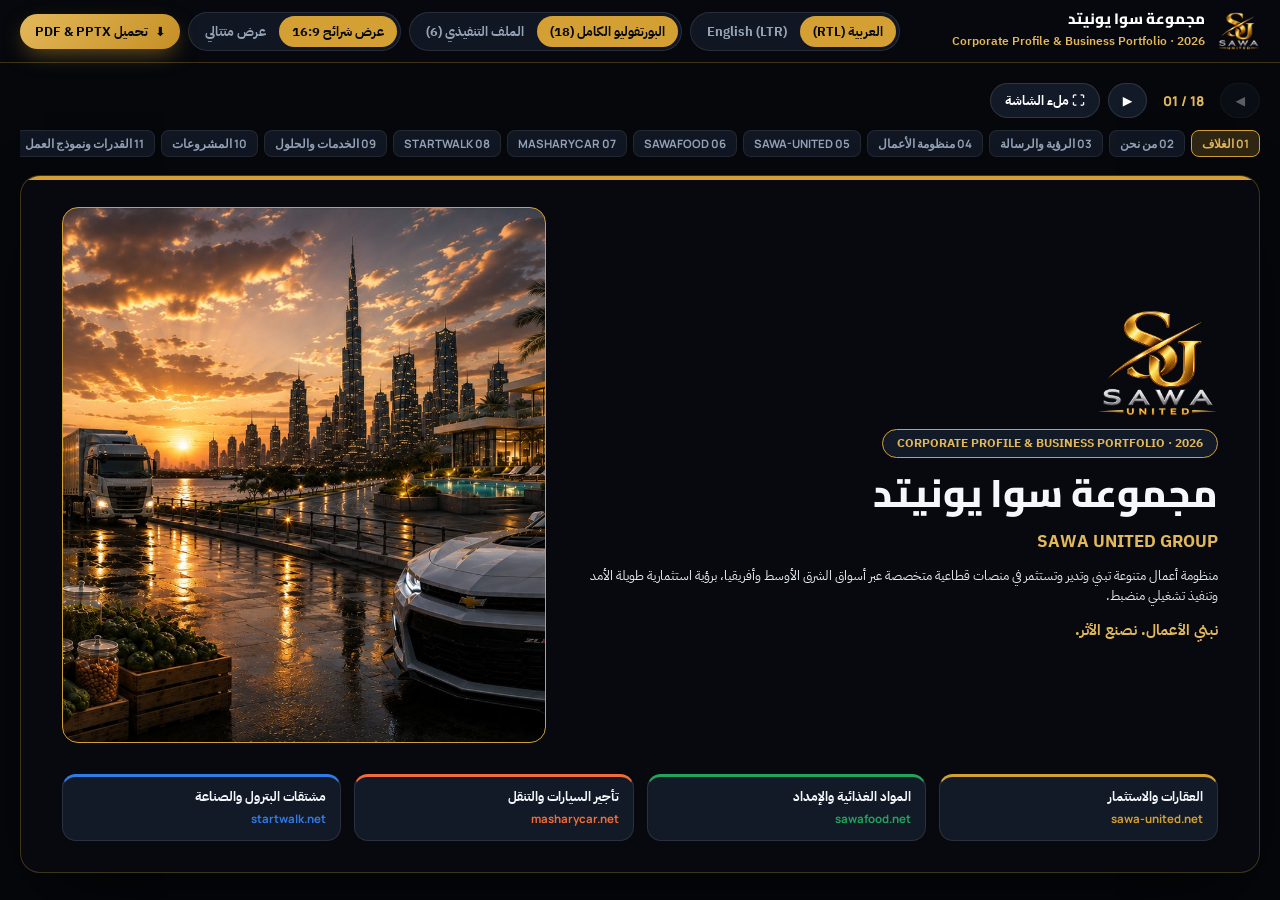
==== portfolio/index.html @ 32d1a47b "Add bilingual SAWA UNITED Corporate Portfolio & Executive Profile suite Co-authored-by: arena-agent " ====
<!DOCTYPE html>
<html lang="ar" dir="rtl">
<head>
<meta charset="UTF-8">
<meta name="viewport" content="width=device-width, initial-scale=1, viewport-fit=cover">
<title>SAWA UNITED GROUP | البورتفوليو المؤسسي Corporate Portfolio 2026</title>
<meta name="description" content="SAWA UNITED GROUP Corporate Profile & Business Portfolio — Arabic & English Editions (18-Page Full Portfolio + 6-Page Executive Profile).">
<link rel="icon" href="assets/logo-transparent.png">
<link rel="preconnect" href="https://fonts.googleapis.com">
<link rel="preconnect" href="https://fonts.gstatic.com" crossorigin>
<link href="https://fonts.googleapis.com/css2?family=Cairo:wght@600;700;800;900&family=IBM+Plex+Sans+Arabic:wght@400;500;600;700&family=Manrope:wght@400;500;600;700;800&display=swap" rel="stylesheet">
<style>
:root {
  --obsidian: #07090E;
  --obsidian2: #0D131D;
  --obsidian-card: #121A27;
  --obsidian-line: rgba(255,255,255,0.10);
  --ivory: #F7F5F0;
  --ivory2: #EFECE4;
  --ivory-card: #FFFFFF;
  --ivory-line: rgba(11,16,24,0.11);
  --gold: #D4A033;
  --gold-bright: #E3B85A;
  --gold-deep: #9E7215;
  --silver: #E8EEF5;
  --muted-dark: #94A3B8;
  --muted-light: #526071;
  --estate: #D4A033;
  --food: #22A45D;
  --car: #F26B3A;
  --oil: #2F7BEA;
  --font-head: 'Cairo', system-ui, sans-serif;
  --font-body: 'IBM Plex Sans Arabic', 'Cairo', system-ui, sans-serif;
}
html[lang="en"] {
  --font-head: 'Manrope', system-ui, sans-serif;
  --font-body: 'Manrope', system-ui, sans-serif;
}
* { box-sizing: border-box; margin: 0; padding: 0; }
body {
  background: #05070B;
  color: #F4F7FB;
  font-family: var(--font-body);
  min-height: 100vh;
  overflow-x: hidden;
}
button, a { font-family: inherit; color: inherit; text-decoration: none; cursor: pointer; border: 0; background: none; }

/* Top Command Bar */
.topbar {
  position: sticky; top: 0; z-index: 100;
  background: rgba(7, 9, 14, 0.90);
  backdrop-filter: blur(18px);
  border-bottom: 1px solid rgba(212, 160, 51, 0.28);
  padding: 10px 20px;
}
.topbar-inner {
  max-width: 1480px; margin: 0 auto;
  display: flex; align-items: center; justify-content: space-between; gap: 12px; flex-wrap: wrap;
}
.brand-id { display: flex; align-items: center; gap: 12px; }
.brand-id img { height: 38px; width: auto; object-fit: contain; }
.brand-txt strong { display: block; font-family: var(--font-head); font-size: 15px; font-weight: 800; color: #fff; line-height: 1.2; }
.brand-txt span { font-size: 11.5px; color: var(--gold-bright); font-weight: 600; }

.controls { display: flex; align-items: center; gap: 8px; flex-wrap: wrap; }
.pill-group {
  display: inline-flex; background: #101622; border: 1px solid rgba(255,255,255,0.10);
  border-radius: 999px; padding: 3px;
}
.pill-group button {
  padding: 6px 13px; border-radius: 999px; font-size: 12.5px; font-weight: 700; color: var(--muted-dark); transition: .2s;
}
.pill-group button.active { background: var(--gold); color: #07090E; font-weight: 800; }
.dl-btn {
  display: inline-flex; align-items: center; gap: 7px;
  background: linear-gradient(135deg, #E3B85A, #C58F24);
  color: #07090E; font-weight: 800; font-size: 12.5px;
  padding: 8px 15px; border-radius: 999px;
  box-shadow: 0 8px 22px -6px rgba(212,160,51,0.55);
}
.dl-btn:hover { filter: brightness(1.06); }

/* Downloads Modal / Bar */
.dl-drawer {
  display: none; background: #0D131E; border-bottom: 1px solid rgba(212,160,51,0.3);
  padding: 16px 20px;
}
.dl-drawer.open { display: block; }
.dl-grid {
  max-width: 1480px; margin: 0 auto;
  display: grid; grid-template-columns: repeat(auto-fit, minmax(260px, 1fr)); gap: 10px;
}
.dl-card {
  display: flex; align-items: center; justify-content: space-between; gap: 10px;
  background: #131C2B; border: 1px solid rgba(255,255,255,0.09); border-radius: 12px;
  padding: 11px 14px; transition: .2s;
}
.dl-card:hover { border-color: var(--gold); transform: translateY(-1px); }
.dl-card b { display: block; font-size: 13px; color: #fff; }
.dl-card small { font-size: 11.5px; color: var(--muted-dark); }
.dl-badge {
  font-family: 'Manrope', sans-serif; font-size: 11px; font-weight: 800;
  padding: 4px 9px; border-radius: 6px; background: rgba(212,160,51,0.18); color: var(--gold-bright);
  flex-shrink: 0;
}
.dl-badge.pptx { background: rgba(242,107,58,0.2); color: #FF8E66; }

/* Stage Container */
.workspace { max-width: 1480px; margin: 0 auto; padding: 20px; }
.deck-nav {
  display: flex; align-items: center; justify-content: space-between; gap: 12px;
  margin-bottom: 14px; flex-wrap: wrap;
}
.nav-btns { display: flex; align-items: center; gap: 8px; }
.nav-btn {
  background: #121A27; border: 1px solid rgba(255,255,255,0.12);
  color: #fff; padding: 7px 14px; border-radius: 999px; font-size: 12.5px; font-weight: 700;
}
.nav-btn:hover:not(:disabled) { border-color: var(--gold); color: var(--gold-bright); }
.nav-btn:disabled { opacity: 0.35; cursor: default; }
.counter { font-family: 'Manrope', sans-serif; font-weight: 800; font-size: 13.5px; color: var(--gold-bright); padding: 0 8px; direction: ltr; }

.thumbs {
  display: flex; gap: 6px; overflow-x: auto; padding-bottom: 4px; max-width: 100%;
  scrollbar-width: thin;
}
.thumb-dot {
  padding: 5px 10px; border-radius: 8px; background: #101622; border: 1px solid rgba(255,255,255,0.08);
  font-family: 'Manrope', sans-serif; font-size: 11.5px; font-weight: 700; color: var(--muted-dark); white-space: nowrap;
}
.thumb-dot.active { background: rgba(212,160,51,0.2); border-color: var(--gold); color: var(--gold-bright); }

/* Slide Canvas (16:9 on Desktop, Fluid on Mobile) */
.slides-wrap.mode-stage .slide-frame { display: none; }
.slides-wrap.mode-stage .slide-frame.active { display: flex; }
.slides-wrap.mode-scroll { display: flex; flex-direction: column; gap: 28px; }
.slides-wrap.mode-scroll .slide-frame { display: flex; }

.slide-frame {
  position: relative; width: 100%; aspect-ratio: 16 / 9;
  border-radius: 20px; overflow: hidden;
  border: 1px solid rgba(212,160,51,0.28);
  box-shadow: 0 32px 80px -24px rgba(0,0,0,0.85);
  flex-direction: column; justify-content: space-between;
  padding: clamp(18px, 2.4vw, 36px) clamp(20px, 3.2vw, 48px);
}
.slide-frame::before {
  content: ""; position: absolute; top: 0; left: 0; right: 0; height: 4px; background: var(--gold);
}
.slide-frame.dark { background: var(--obsidian); color: #F4F7FB; }
.slide-frame.light { background: var(--ivory); color: #0B1018; border-color: rgba(169,122,18,0.35); }

.s-hdr, .s-ftr {
  display: flex; align-items: center; justify-content: space-between; gap: 12px;
  padding-bottom: 10px; border-bottom: 1px solid var(--obsidian-line); flex-shrink: 0;
}
.slide-frame.light .s-hdr, .slide-frame.light .s-ftr { border-color: var(--ivory-line); }
.s-ftr { padding-bottom: 0; padding-top: 10px; border-bottom: 0; border-top: 1px solid var(--obsidian-line); font-size: 11.5px; color: var(--muted-dark); }
.slide-frame.light .s-ftr { color: var(--muted-light); }
.s-hdr-lbl { font-size: 11.5px; font-weight: 800; color: var(--gold-bright); letter-spacing: 0.03em; }
.slide-frame.light .s-hdr-lbl { color: var(--gold-deep); }
.mini-chip {
  background: #080B11; border: 1px solid rgba(212,160,51,0.45); border-radius: 9px;
  padding: 4px 12px; display: inline-flex; align-items: center;
}
.mini-chip img { height: 24px; width: auto; }

.s-body { flex: 1; display: flex; flex-direction: column; justify-content: center; gap: clamp(10px, 1.3vw, 18px); padding: 10px 0; min-height: 0; }
.kicker {
  display: inline-flex; align-items: center; gap: 8px;
  font-family: var(--font-head); font-size: 12px; font-weight: 800; color: var(--gold-bright);
}
.slide-frame.light .kicker { color: var(--gold-deep); }
.kicker::before { content: ""; width: 20px; height: 2.5px; background: var(--gold); display: inline-block; }
.s-title { font-family: var(--font-head); font-size: clamp(20px, 2.15vw, 31px); font-weight: 800; line-height: 1.22; }
.s-sub { font-size: clamp(12.5px, 1.05vw, 15px); color: var(--muted-dark); max-width: 920px; line-height: 1.5; }
.slide-frame.light .s-sub { color: var(--muted-light); }

/* Grid helpers */
.g2 { display: grid; grid-template-columns: 1.15fr 0.85fr; gap: 18px; align-items: stretch; }
.g2-eq { display: grid; grid-template-columns: 1fr 1fr; gap: 16px; }
.g3 { display: grid; grid-template-columns: repeat(3, 1fr); gap: 14px; }
.g4 { display: grid; grid-template-columns: repeat(4, 1fr); gap: 13px; }
.g5 { display: grid; grid-template-columns: repeat(5, 1fr); gap: 11px; }

.card {
  border-radius: 14px; padding: clamp(12px, 1.3vw, 18px);
  background: var(--obsidian-card); border: 1px solid var(--obsidian-line);
}
.slide-frame.light .card { background: var(--ivory-card); border-color: var(--ivory-line); }
.card.dashed { border-style: dashed; border-color: var(--gold); background: rgba(212,160,51,0.05); }

.photo-card {
  border-radius: 16px; overflow: hidden; border: 1px solid var(--gold);
  background-size: cover; background-position: center; min-height: 180px;
}
.ltr { direction: ltr; unicode-bidi: isolate; font-family: 'Manrope', sans-serif; display: inline-block; }
.badge {
  display: inline-block; padding: 3px 10px; border-radius: 999px;
  font-family: 'Manrope', sans-serif; font-size: 11.5px; font-weight: 800; color: #fff;
}

.bar-track { width: 100%; height: 9px; background: rgba(255,255,255,0.08); border-radius: 99px; overflow: hidden; margin-top: 5px; }
.bar-fill { height: 100%; border-radius: 99px; }

@media (max-width: 1024px) {
  .slide-frame { aspect-ratio: auto; min-height: auto; gap: 16px; padding: 20px 16px; }
  .g2, .g2-eq, .g3, .g4, .g5 { grid-template-columns: 1fr; }
  .photo-card { min-height: 220px; }
}
@media print {
  body { background: #000; }
  .topbar, .dl-drawer, .deck-nav { display: none !important; }
  .workspace { max-width: none; padding: 0; }
  .slides-wrap.mode-stage .slide-frame { display: flex !important; }
  .slide-frame { page-break-after: always; border-radius: 0; border: 0; box-shadow: none; width: 100vw; height: 100vh; }
}
</style>
</head>
<body>

<header class="topbar">
  <div class="topbar-inner">
    <div class="brand-id">
      <img src="assets/logo-transparent.png" alt="SAWA UNITED">
      <div class="brand-txt">
        <strong id="topBrand">مجموعة سوا يونيتد</strong>
        <span id="topSub">Corporate Profile & Business Portfolio · 2026</span>
      </div>
    </div>
    <div class="controls">
      <div class="pill-group" aria-label="Language">
        <button id="btnAr" class="active" onclick="setLang('ar')">العربية (RTL)</button>
        <button id="btnEn" onclick="setLang('en')">English (LTR)</button>
      </div>
      <div class="pill-group" aria-label="Edition">
        <button id="btnFull" class="active" onclick="setDeck('full')"><span id="lblFull">البورتفوليو الكامل (18)</span></button>
        <button id="btnExec" onclick="setDeck('exec')"><span id="lblExec">الملف التنفيذي (6)</span></button>
      </div>
      <div class="pill-group" aria-label="View Mode">
        <button id="btnStage" class="active" onclick="setMode('stage')"><span id="lblStage">عرض شرائح 16:9</span></button>
        <button id="btnScroll" onclick="setMode('scroll')"><span id="lblScroll">عرض متتالي</span></button>
      </div>
      <button class="dl-btn" onclick="toggleDownloads()">
        <span>⬇</span> <span id="lblDl">تحميل PDF & PPTX</span>
      </button>
    </div>
  </div>
</header>

<section class="dl-drawer" id="dlDrawer">
  <div class="dl-grid">
    <a class="dl-card" href="SAWA-UNITED-Corporate-Portfolio-AR.pdf" download>
      <div><b>البورتفوليو المؤسسي الكامل (عربي)</b><small>18 صفحة · 16:9 Vector High-Res</small></div>
      <span class="dl-badge">PDF · AR</span>
    </a>
    <a class="dl-card" href="SAWA-UNITED-Corporate-Portfolio-EN.pdf" download>
      <div><b>Full Corporate Portfolio (English)</b><small>18 Pages · 16:9 Vector High-Res</small></div>
      <span class="dl-badge">PDF · EN</span>
    </a>
    <a class="dl-card" href="SAWA-UNITED-Corporate-Portfolio-AR.pptx" download>
      <div><b>نسخة PowerPoint قابلة للتعديل (عربي)</b><small>18 شريحة قابلة للتحرير الكامل RTL</small></div>
      <span class="dl-badge pptx">PPTX · AR</span>
    </a>
    <a class="dl-card" href="SAWA-UNITED-Corporate-Portfolio-EN.pptx" download>
      <div><b>Editable PowerPoint Deck (English)</b><small>18 Native Editable Slides LTR</small></div>
      <span class="dl-badge pptx">PPTX · EN</span>
    </a>
    <a class="dl-card" href="SAWA-UNITED-Executive-Profile-AR.pdf" download>
      <div><b>الملف التنفيذي المختصر (عربي)</b><small>6 صفحات للاجتماعات السريعة</small></div>
      <span class="dl-badge">EXEC PDF · AR</span>
    </a>
    <a class="dl-card" href="SAWA-UNITED-Executive-Profile-EN.pdf" download>
      <div><b>Executive Summary Profile (English)</b><small>6 Pages for Fast B2B Briefings</small></div>
      <span class="dl-badge">EXEC PDF · EN</span>
    </a>
    <a class="dl-card" href="SAWA-UNITED-Executive-Profile-AR.pptx" download>
      <div><b>الملف التنفيذي القابل للتعديل (عربي)</b><small>6 شرائح PowerPoint RTL</small></div>
      <span class="dl-badge pptx">EXEC PPTX · AR</span>
    </a>
    <a class="dl-card" href="SAWA-UNITED-Executive-Profile-EN.pptx" download>
      <div><b>Editable Executive Profile (English)</b><small>6 Native PowerPoint Slides</small></div>
      <span class="dl-badge pptx">EXEC PPTX · EN</span>
    </a>
  </div>
</section>

<main class="workspace">
  <div class="deck-nav" id="deckNav">
    <div class="nav-btns">
      <button class="nav-btn" id="prevBtn" onclick="stepSlide(-1)">◀</button>
      <span class="counter" id="slideCounter">01 / 18</span>
      <button class="nav-btn" id="nextBtn" onclick="stepSlide(1)">▶</button>
      <button class="nav-btn" onclick="goFullscreen()" id="fsBtn">⛶ ملء الشاشة</button>
    </div>
    <div class="thumbs" id="thumbsBar"></div>
  </div>

  <div class="slides-wrap mode-stage" id="slidesContainer"></div>
</main>

<script>
const DATA = {"ar": {"rtl": true, "group_name": "مجموعة سوا يونيتد", "group_en": "SAWA UNITED GROUP", "doc_label_full": "الملف التعريفي وبورتفوليو الأعمال المؤسسي · 2026", "doc_label_exec": "الملف التنفيذي المختصر · 2026", "tagline": "نبني الأعمال. نصنع الأثر.", "sub_tagline": "أربعة قطاعات استراتيجية.. معيار مؤسسي واحد للأداء والثقة والنمو المستدام", "footer_left": "sawaunited.net  |  +20 101 122 5592", "footer_right": "مجموعة سوا يونيتد — بورتفوليو الأعمال المؤسسي", "s01": {"eyebrow": "CORPORATE PROFILE & BUSINESS PORTFOLIO · 2026", "title": "مجموعة سوا يونيتد", "subtitle": "SAWA UNITED GROUP", "lead": "منظومة أعمال متنوعة تبني وتدير وتستثمر في منصات قطاعية متخصصة عبر أسواق الشرق الأوسط وأفريقيا، برؤية استثمارية طويلة الأمد وتنفيذ تشغيلي منضبط.", "sectors_bar": [["العقارات والاستثمار", "sawa-united.net", "estate"], ["المواد الغذائية والإمداد", "sawafood.net", "food"], ["تأجير السيارات والتنقل", "masharycar.net", "car"], ["مشتقات البترول والصناعة", "startwalk.net", "oil"]]}, "s02": {"num": "02", "kicker": "من نحن · WHO WE ARE", "title": "مؤسسة متعددة القطاعات.. تبني الأصول وتصنع الفرص", "p1": "تُعد SAWA UNITED GROUP مجموعة أعمال متنوعة تركز على بناء الشركات، وتطوير الأصول، وابتكار فرص تجارية واستثمارية عملية عبر الأسواق الإقليمية الرئيسية.", "p2": "تجمع فلسفتنا المؤسسية بين الحوكمة المركزية والمنصات التشغيلية المتخصصة؛ حيث يعمل كل قطاع تحت إدارة خبيرة تدرك تفاصيل السوق المحلي، بينما يلتزم بمعيار المجموعة الموحد في الشفافية، وجودة التنفيذ، وبناء العلاقات المستدامة.", "quote": "«نهتم بأدق التفاصيل التشغيلية والاستثمارية، لنمنح عملاءنا وشركاءنا قاعدة صلبة للنمو بثقة.»", "kpis": [["15+", "سنة من النمو والخبرة المؤسسية"], ["4", "قطاعات أعمال رئيسية متخصصة"], ["12", "سوقاً مترابطاً عبر الإقليم والتصدير"], ["40+", "مشروعاً ومبادرة أعمال منجزة"], ["2,500+", "فرد ضمن فرق العمل والمنظومة"]], "note": "* ملاحظة توثيقية: يمتد الإرث التشغيلي الصناعي داخل المجموعة (قطاع مشتقات البترول — START WALK) منذ عام 2002 بأكثر من 24 عاماً من الخبرة الميدانية."}, "s03": {"num": "03", "kicker": "البوصلة الاستراتيجية · VISION & MISSION", "title": "رؤيتنا ورسالتنا ومنظومة قيمنا المؤسسية", "vision_t": "رؤيتنا المستقبلية", "vision_p": "أن نكون المجموعة الإقليمية الأكثر موثوقية وتأثيراً في ربط الأسواق وبناء منصات أعمال رائدة تحقق قيمة اقتصادية مستدامة طويلة الأجل عبر قطاعات الاقتصاد الحقيقي.", "mission_t": "رسالتنا المؤسسية", "mission_p": "تطوير وإدارة منصات متخصصة في العقارات والأغذية والتنقل والطاقة، تقدم حلولاً عملية عالية الجودة بشفافية مطلقة، وتفتح آفاق شراكات رابحة للعملاء والمستثمرين والموردين.", "objectives_t": "المرتكزات والأهداف الاستراتيجية", "objectives": [["نبني (BUILD)", "تأسيس وتطوير منصات أعمال قطاعية قابلة للتوسع الإقليمي بمعايير تشغيل حديثة."], ["ندير (OPERATE)", "إدارة سلاسل الإمداد والأساطيل والأصول بكفاءة تشغيلية عالية والتزام صارم بالمواعيد."], ["نستثمر (INVEST)", "توجيه رأس المال والقدرات نحو أصول ومشروعات ذات عوائد حقيقية مستدامة بعيدة عن المضاربة."]], "values": [["الانضباط التنفيذي", "تحويل الفرص المدروسة إلى نتائج ملموسة وفق جداول زمنية ومعايير دقيقة."], ["الشفافية والمساءلة", "وضوح تام في المعلومات والتسعير والأرقام في كل تعاقد ومعاملة تجارية."], ["الجودة الانتقائية", "انتقاء العقار والمنتج والأسطول والمورد بعناية قبل تقديمه للعميل."], ["شراكات طويلة الأمد", "بناء علاقات عمل ممتدة تقوم على الثقة المتبادلة وتكامل المصالح."]]}, "s04": {"num": "04", "kicker": "منظومة أعمالنا · BUSINESS ECOSYSTEM", "title": "أربعة قطاعات حيوية.. تحت مظلة مؤسسية واحدة", "sub": "تعمل SAWA UNITED من خلال أربع منصات متخصصة تغطي ركائز الاقتصاد الحقيقي، وتتكامل فيما بينها تشغيلياً ولوجستياً وتجارياً.", "hub_title": "SAWA UNITED GROUP", "hub_sub": "الإدارة الاستراتيجية · معايير الجودة · تكامل الأسواق", "sectors": [["01", "العقارات والاستثمار العقاري", "SAWA UNITED Real Estate", "sawa-united.net", "estate", "فرص عقارية منتقاة للسكن والاستثمار والتشغيل التجاري في مصر والمغرب مع مرافقة استشارية حتى التسليم."], ["02", "المواد الغذائية وسلاسل الإمداد", "SAWA FOOD & Sawa Select", "sawafood.net", "food", "شبكة توزيع وتوريد إقليمية تربط أكثر من 120 علامة تجارية بـ 1,400+ شريك تجزئة عبر 5 أسواق."], ["03", "تأجير السيارات وحلول التنقل", "MASHARY CARS", "masharycar.net", "car", "أسطول حديث للإيجار اليومي والشهري للأفراد والشركات في مصر والإمارات والمغرب بنظام الدفع عند الاستلام."], ["04", "مشتقات البترول والخدمات الصناعية", "START WALK", "startwalk.net", "oil", "شركة مسجلة بالهيئة المصرية العامة للبترول منذ 2002 لتوريد الوقود والزيوت والنقل الصناعي والتصدير."]], "synergy": "التكامل التشغيلي للمنظومة: الطاقة والزيوت تدعم الأساطيل والمصانع  ←  الأساطيل واللوجستيات تحرّك سلاسل الغذاء والتنقل  ←  الأصول العقارية تحتضن الأعمال والاستثمار."}, "s05": {"num": "05", "kicker": "القطاع الأول · REAL ESTATE SECTOR", "title": "التطوير والاستثمار العقاري — SAWA UNITED", "domain": "sawa-united.net", "accent": "estate", "photo": "sector-realestate.jpg", "slogan": "«ننتقي العقار بعناية قبل عرضه.. بيتك واستثمارك في مصر حتى وأنت في الخارج»", "about": "تقدم منصة SAWA UNITED العقارية تجربة استثمارية وسكنية واضحة تقوم على الفحص المسبق للفرص، وتنظيم البيانات بدقة، ومرافقة المستثمر المحلي والدولي خطوة بخطوة من الاكتشاف والمقارنة حتى المعاينة الميدانية والتسليم.", "services": ["الاستثمار في الفيلات المستقلة والمجتمعات السكنية الراقية", "الشقق السكنية والفندقية المخدومة (Serviced Apartments)", "المكاتب الإدارية والوحدات التجارية ذات الواجهات الرئيسية", "الأراضي الاستثمارية في المواقع الاستراتيجية سريعة النمو", "الاستشارات العقارية عن بُعد للمغتربين والمستثمرين الدوليين"], "value_t": "القيمة المضافة للعميل والمستثمر", "value": "اختصار وقت البحث عبر عقارات موثقة (Verified)، معلومات شفافة غير مضللة، ومستشار عقاري مباشر يرتب الزيارات ويتابع حتى الاستلام.", "highlights": [["مصر والمغرب", "الأسواق العقارية النشطة على المنصة"], ["5 وجهات", "القاهرة الجديدة · العاصمة · الساحل · الإسكندرية · المعادي"], ["4 مراحل", "اكتشف ← قارن ← تواصل ← عاين واستلم"]]}, "s06": {"num": "06", "kicker": "القطاع الثاني · FOOD SUPPLIES & FMCG", "title": "المواد الغذائية وسلاسل الإمداد — SAWA FOOD", "domain": "sawafood.net", "accent": "food", "photo": "sector-food.jpg", "slogan": "«غذاء أفضل.. أقرب إلى كل سوق عبر شبكة توزيع إقليمية موثوقة»", "about": "تعمل Sawa Food كحلقة وصل استراتيجية بين المصنعين الملتزمين بالجودة والموزعين وتجار الجملة ومنافذ التجزئة في الشرق الأوسط، مع تطوير خط منتجات مختارة يحمل علامة Sawa Select.", "services": ["التوريد بالجملة (Wholesale Supply) للمنتجات الغذائية والسلع الأساسية", "التوزيع الإقليمي وبناء شبكات الوكلاء والموزعين في الأسواق العربية", "تزويد سلاسل التجزئة والمتاجر (+1,400 منفذ شريك) بإمداد منتظم", "تمكين المصنعين من إدراج وتوسيع انتشار علاماتهم التجارية إقليمياً", "منتجات Sawa Select: الشاي الأسود الفاخر، السمن النقي، والأرز طويل الحبة"], "value_t": "القيمة المضافة للشركاء التجاريين", "value": "حماية استمرارية التوريد وتوافر المنتج، فحص صارم للجودة وتجانس المواصفات من المصدر، ومعرفة ميدانية عميقة بمتطلبات كل سوق محلي.", "highlights": [["250+", "منتجاً غذائياً منتقى بعناية"], ["120+", "علامة تجارية غذائية موثوقة"], ["1,400+", "شريك تجزئة في 5 أسواق إقليمية"]]}, "s07": {"num": "07", "kicker": "القطاع الثالث · AUTOMOTIVE & MOBILITY", "title": "تأجير السيارات وحلول التنقل — MASHARY CARS", "domain": "masharycar.net", "accent": "car", "photo": "sector-automotive.jpg", "slogan": "«تنقّل بثقة ومرونة.. أسطول حديث للأفراد والشركات بدون تعقيدات»", "about": "توفر منصة Mashary Cars حلول تأجير سيارات يومية وشهرية ومؤسسية عبر أسطول متنوع يغطي مصر والإمارات العربية المتحدة والمغرب، مع تجربة حجز رقمية مبسطة وتأكيد فوري مباشر.", "services": ["التأجير اليومي والشهري للأفراد ورجال الأعمال والمسافرين", "حلول عقود الأساطيل والنقل للشركات والمؤسسات (Vans & Buses)", "فئات شاملة: الاقتصادية والسيدان، الدفع الرباعي SUV، الفاخرة والرياضية", "تلبية الطلبات الخاصة لطرازات محددة خارج القائمة المعروضة", "خيارات استلام مرنة في وجهات متعددة مع إمكانية توفير سائق"], "value_t": "القيمة التنافسية للعميل", "value": "ميزة الدفع عند استلام السيارة (Pay on Delivery) دون اشتراط دفع إلكتروني مسبق، تسعير واضح بدون رسوم خفية، ودعم فوري عبر واتساب.", "highlights": [["3 دول", "أسطول تشغيلي في مصر · الإمارات · المغرب"], ["6 فئات", "اقتصادي · سيدان · عائلي · SUV · فاخر · باصات"], ["0% مقدم أونلاين", "الدفع المباشر عند استلام السيارة"]]}, "s08": {"num": "08", "kicker": "القطاع الرابع · PETROLEUM & INDUSTRIAL", "title": "مشتقات البترول والزيوت الصناعية — START WALK", "domain": "startwalk.net", "accent": "oil", "photo": "sector-petroleum.jpg", "slogan": "«خبرة صناعية منذ 2002.. مسجلة لدى الهيئة المصرية العامة للبترول»", "about": "شركة مصرية ذات مسؤولية محدودة تأسست عام 2002 ومسجلة رسمياً بالهيئة المصرية العامة للبترول (EGPC). تتخصص في نقل وتوزيع المنتجات البترولية وتسويق زيوت التزييت المحلية والدولية وخدمة القطاعات الصناعية والمعدات الثقيلة في مصر وأسواق التصدير.", "services": ["توريد الوقود لمواقع العمل والمشروعات عبر أسطول نقل وصهاريج متطورة", "وحدات التزود بالوقود المتنقلة (Mobile Fuel Units) لتقليل زمن وتكلفة التوقف", "توريد زيوت المحركات والزيوت الصناعية وزيوت وفلاتر المعدات الثقيلة بالدعم الفني", "توريد وصيانة طلمبات الوقود وتنظيف الخزانات والمنشآت البترولية", "المقاولات والتوريدات المحجرية (الرمل، السن، وخلطات الأسفلت للطرق)"], "value_t": "القيمة المضافة للقطاعات الصناعية والمشروعات", "value": "شريك واحد يدمج التوريد البترولي والنقل المجهز والصيانة الميدانية مع سجل موثق يتجاوز 90 مليون لتر والتزام صارم بالسلامة والمواعيد.", "highlights": [["90M+ لتر", "حجم المنتجات والزيوت الموزعة"], ["25+ شاحنة", "أسطول نقل متطور · +384 عميلاً"], ["24+ عاماً", "خبرة منذ 2002 وتصدير لـ 3 دول أفريقية"]]}, "s09": {"num": "09", "kicker": "منظومة الخدمات والحلول · SERVICES & SOLUTIONS", "title": "حلول تجارية ومؤسسية متكاملة عبر القطاعات", "sub": "صُممت خدمات المجموعة لتلبية احتياجات الشركات الكبرى (B2B) والمستثمرين والعملاء الأفراد (B2C) بمرونة تعاقدية عالية.", "cols": [["الحلول العقارية والاستثمارية", "estate", ["وساطة واستشارات عقارية انتقائية", "فرص الأراضي والوحدات التجارية والإدارية", "إدارة رحلة الشراء للمغتربين عن بُعد", "المتابعة الميدانية حتى التسليم النهائي"], "المستثمرون · الشركات · الأفراد"], ["حلول الإمداد والتوزيع الغذائي", "food", ["توريد الجملة للسلع الغذائية الأساسية", "إدارة التوزيع الإقليمي في 5 أسواق", "تمثيل وتوسيع انتشار العلامات المصنّعة", "توريد منتجات علامة Sawa Select"], "الموزعون · تجار الجملة · التجزئة · المصانع"], ["حلول الأساطيل والتنقل المؤسسي", "car", ["عقود تأجير شهري وسنوي للشركات", "تأجير يومي للسيارات الفاخرة والاقتصادية", "توفير حافلات وفانات نقل فرق العمل", "توفير سيارات خاصة بسائق وحسب الطلب"], "الشركات · الوفود · الأفراد · السياحة"], ["حلول الطاقة والإمداد الصناعي", "oil", ["توريد الوقود ووحدات التموين المتنقلة", "زيوت المحركات والمصانع والمعدات الثقيلة", "نقل المنتجات البترولية والمعدات الثقيلة", "صيانة الطلمبات والخزانات وتوريدات الطرق"], "المصانع · شركات المقاولات · البترول · التصدير"]]}, "s10": {"num": "10", "kicker": "مشروعاتنا وأعمالنا · PORTFOLIO & VENTURES", "title": "منصات ومشروعات موثقة على أرض الواقع", "sub": "نماذج فعلية من المنصات التشغيلية والأصول العقارية والمنتجات المنفذة ضمن منظومة SAWA UNITED.", "ventures": [["SAWA UNITED REAL ESTATE", "العقارات · مصر والمغرب · 2026", "estate", "منصة عقارية تضم وحدات سكنية وإدارية وتجارية وأراضي مختارة: فيلا التجمع الخامس (420 م²)، أرض جولدن سكوير (2,000 م²)، تجاري العاصمة الإدارية (380 م²)، الساحل الشمالي سيدي عبد الرحمن (240 م²)، سموحة (165 م²)، والمعادي (180 م²)."], ["SAWA FOOD & SAWA SELECT", "الأغذية · الشرق الأوسط وشمال أفريقيا · 2024", "food", "منصة إمداد وتوزيع غذائي إقليمية تضم +250 منتجاً و+120 علامة تجارية، إلى جانب إطلاق تشكيلة Sawa Select (الشاي الأسود الفاخر، السمن النقي، الأرز طويل الحبة)."], ["MASHARY CARS FLEET", "السيارات · الإمارات ومصر والمغرب · 2025", "car", "منصة تأجير وتنقل إقليمية تشغّل أسطولاً متنوعاً يبدأ من الفئات الاقتصادية الأوتوماتيكية الحديثة وصولاً إلى سيارات الدفع الرباعي والسيارات الفاخرة وحافلات الشركات."], ["START WALK ENERGY & INDUSTRIAL", "البترول والصناعة · مصر والتصدير · 2026", "oil", "منظومة إمداد ونقل وصيانة بترولية وصناعية راسخة منذ 2002، حققت توزيع أكثر من 90 مليون لتر وخدمة +384 عميلاً مع عمليات تصدير نشطة إلى ليبيا والسودان وجنوب أفريقيا."]]}, "s11": {"num": "11", "kicker": "خبراتنا وإمكانياتنا · CAPABILITIES & SCALE", "title": "قدرات تشغيلية وإدارية ولوجستية تُترجم بالأرقام", "sub": "ترتكز قوة SAWA UNITED على بنية تشغيلية حقيقية وكوادر بشرية متخصصة وشبكات توزيع ممتدة.", "bars": [["حجم التوزيع البترولي والزيوت (START WALK)", "90,000,000+ لتر", 0.94, "oil"], ["شبكة منافذ وشركاء التجزئة الغذائية (SAWA FOOD)", "1,400+ شريك تجزئة", 0.88, "food"], ["قاعدة الكفاءات وفرق العمل بالمجموعة", "2,500+ فرد متخصص", 0.85, "estate"], ["قاعدة العملاء الصناعيين والمؤسسيين (قطاع الطاقة)", "384+ شركة وعميل", 0.78, "oil"], ["محفظة العلامات والمنتجات الغذائية المدارة", "250+ منتج / 120+ علامة", 0.74, "food"], ["الأسطول اللوجستي والمشروعات المنجزة", "40+ مشروعاً / 25+ شاحنة صهريج", 0.7, "car"]], "caps": [["حوكمة متعددة القطاعات", "إدارة تنفيذية متمرسة قادرة على تشغيل قطاعات خدمية وصناعية وتجارية متباينة بكفاءة موحدة."], ["بنية لوجستية وأساطيل مملوكة", "شاحنات نقل منتجات بترولية مجهزة، وحدات وقود متنقلة، وسلاسل إمداد غذائية عابرة للحدود."], ["جاهزية رقمية وتجارية", "منصات رقمية متخصصة لكل قطاع مرتبطة بقنوات استجابة فورية لخدمة عملاء الشركات والأفراد."]]}, "s12": {"num": "12", "kicker": "نموذج العمل · OPERATING MODEL", "title": "منهجية مؤسسية متكاملة من دراسة الفرصة حتى الاستدامة", "sub": "نتبع دورة عمل منضبطة من خمس مراحل تضمن تقليل المخاطر وتعظيم القيمة للعميل والشريك في كل صفقة ومشروع.", "steps": [["01", "الرصد والفحص المسبق", "دراسة احتياج السوق أو العميل، والتحقق المسبق من جودة الأصل العقاري أو المورد أو متطلبات الموقع الصناعي."], ["02", "هيكلة الحل والتسعير", "تصميم عرض فني وتجاري مخصص بتسعير واضح وشفاف يتناسب مع حجم التوريد أو الهدف الاستثماري."], ["03", "التعاقد وتخصيص الفريق", "إرساء أطر تعاقدية مسؤولة وتوجيه العميل إلى الفريق القطاعي المختص لإدارة التنفيذ المباشر."], ["04", "التنفيذ واللوجستيات", "تشغيل سلاسل الإمداد والأساطيل وإدارة التسليم الميداني وفق أعلى معايير السلامة والالتزام الزمني."], ["05", "المتابعة وبناء الشراكة", "استمرار الدعم الفني والاستشاري بعد التسليم لتحويل المعاملة الفردية إلى شراكة نمو طويلة الأمد."]], "bottom_note": "نموذج استجابة مرن: نقطة تواصل موحدة على مستوى المجموعة توجه كل فرصة فوراً إلى وحدة الأعمال المختصة."}, "s13": {"num": "13", "kicker": "القيمة التنافسية · WHY SAWA UNITED?", "title": "لماذا تختار المؤسسات والمستثمرون SAWA UNITED؟", "sub": "خمس مزايا تنافسية أصيلة تمنح شركاءنا أفضلية حقيقية في الأسواق المحلية والإقليمية:", "pillars": [["01", "قيادة ذات خبرة متعددة القطاعات", "خبرة إدارية متراكمة تمتد لأكثر من 15 عاماً على مستوى المجموعة (ومنذ 2002 في القطاع البترولي) تمنحنا رؤية أشمل للفرص وإدارة المخاطر."], ["02", "أسواق وقدرات مترابطة إقليمياً", "حضور يربط بين مصر والخليج والمغرب العربي وأسواق التصدير الأفريقية، مما يفتح لشركائنا قنوات نفاذ فورية لأسواق متعددة."], ["03", "عقلية استثمارية طويلة المدى", "لا نسعى وراء المكاسب قصيرة الأجل؛ بل نصمم كل مشروع وعقد توريد لبناء أصول راسخة وعوائد مستدامة."], ["04", "تشغيل مسؤول وشفافية كاملة", "وضوح مطلق في المواصفات والتسعير والأرقام؛ من العقارات المفحوصة مسبقاً إلى الدفع عند الاستلام في قطاع السيارات."], ["05", "شراكات مصممة للبقاء والنمو", "نعمل كذراع تشغيلي واستراتيجي مساند لعملائنا وموردينا، مع التزام كامل باستمرارية الإمداد وجودة ما بعد البيع."]]}, "s14": {"num": "14", "kicker": "شركاء النجاح والاعتمادات · PARTNERS & CLIENTS", "title": "منظومة ثقة مبنية على الاعتمادات الرسمية وشبكات الشركاء", "sub": "تلتزم المجموعة بأعلى معايير الدقة المؤسسية؛ حيث نعرض الاعتمادات والمؤشرات الموثقة رسمياً مع تخصيص مساحات لإدراج شعارات الشركاء والعملاء وفق أذونات النشر المعتمدة.", "verified_badges": [["اعتماد حكومي موثق", "الهيئة المصرية العامة للبترول (EGPC)", "شركة START WALK مسجلة رسمياً لدى الهيئة المصرية العامة للبترول منذ تأسيسها عام 2002."], ["شبكة العلامات والمصنعين", "+120 علامة تجارية غذائية ومصنّع زيوت", "شراكات توزيع وتوريد مع مصنعي الأغذية ومصنعي زيوت التزييت المحليين والدوليين."], ["قاعدة العملاء والمنافذ", "+1,400 شريك تجزئة  |  +384 عميلاً صناعياً", "ثقة تجارية راسخة تشمل سلاسل التجزئة وتجار الجملة والشركات الصناعية ومواقع المقاولات."]], "slots_title": "مساحات مخصصة لإدراج شعارات شركاء النجاح والعملاء المعتمدين (قيد التخصيص الرسمي)", "slots": ["[ شعار شريك استراتيجي 01 ]", "[ شعار شريك صناعي / توريد 02 ]", "[ شعار سلسلة تجزئة / موزع 03 ]", "[ شعار عميل مؤسسي 04 ]", "[ شعار مطور / شريك عقاري 05 ]", "[ شعار شريك دولي 06 ]"]}, "s15": {"num": "15", "kicker": "الأسواق ونطاق العمل · REGIONAL & EXPORT REACH", "title": "حضور إقليمي فاعل وشبكة تصدير عابرة للحدود", "sub": "تدير المجموعة عملياتها عبر شبكة مترابطة تشمل 12 سوقاً من خلال مقرات ومنصات تشغيلية وشبكات توزيع وتصدير موثقة:", "regions": [["مصر (المركز التشغيلي الرئيسي)", "EG", "العقارات · الأغذية · السيارات · البترول والصناعة"], ["الإمارات العربية المتحدة", "AE", "تواجد المجموعة · تأجير السيارات · شبكة الأغذية"], ["المملكة العربية السعودية", "SA", "تواجد المجموعة · شبكة التوزيع الغذائي الإقليمية"], ["المملكة المغربية", "MA", "تواجد المجموعة · الاستثمار العقاري · تأجير السيارات"], ["دولة الكويت", "KW", "تواجد المجموعة وشبكة العلاقات التجارية الخليجية"], ["المملكة الأردنية الهاشمية", "JO", "شبكة توزيع ومنافذ بيع منتجات Sawa Food"], ["أسواق التصدير الأفريقية", "EXP", "تصدير الزيوت والمنتجات البترولية: ليبيا · السودان · جنوب أفريقيا"]]}, "s16": {"num": "16", "kicker": "فرص التعاون والشراكات · PARTNERSHIP TRACKS", "title": "مسارات مفتوحة للتعاون التجاري والاستثماري الإقليمي", "sub": "ترحب SAWA UNITED ببناء تحالفات استراتيجية وشراكات عمل مع المؤسسات والمستثمرين والمصنعين عبر أربعة مسارات رئيسية:", "tracks": [["01", "شراكات الاستثمار والتطوير العقاري", "estate", "التعاون مع المطورين العقاريين وملاك الأصول والمستثمرين الأفراد والمؤسسات لتسويق وتطوير الفرص السكنية والتجارية والأراضي الاستثمارية في مصر والمغرب."], ["02", "وكالات التوزيع والتصنيع الغذائي", "food", "انضمام الموزعين الإقليميين وتجار الجملة وسلاسل التجزئة، أو شراكة المصنعين الراغبين في إدراج منتجاتهم وتوسيع حصتهم السوقية عبر شبكة Sawa Food في 5 دول."], ["03", "عقود توريد الطاقة والخدمات الصناعية", "oil", "اتفاقيات توريد الوقود والزيوت الصناعية طويل الأجل، تأجير وحدات التموين المتنقلة، النقل البترولي المجهز، وتوكيلات التصدير للأسواق الأفريقية."], ["04", "عقود الأساطيل والتنقل للشركات", "car", "برامج تأجير شهري وسنوي مخصصة للشركات والوفود والمؤسسات بأساطيل حديثة وحلول تشغيل مرنة في مصر والإمارات والمغرب."]]}, "s17": {"num": "17", "kicker": "الجودة والالتزام المؤسسي · QUALITY & GOVERNANCE", "title": "معايير راسخة في الجودة والسلامة والشفافية", "sub": "يمثل الالتزام بالمعايير المهنية والرقابية حجر الزاوية في حماية سمعة المجموعة ومصالح عملائها وشركائها:", "standards": [["الفحص والانتقاء المسبق", "لا يُعرض أي عقار أو منتج غذائي قبل تقييمه والتحقق من جودته ومواصفاته وملاءمته الفعلية لاحتياج العميل."], ["السلامة المهنية وحماية البيئة (HSE)", "تطبيق مبدأ «السلامة أولاً» وحماية البيئة وإدارة الموارد بكفاءة في كافة عمليات النقل والتخزين والتموين البترولي."], ["الامتثال القانوني والتنظيمي", "العمل عبر كيانات قانونية مسجلة ومعتمدة (بما يشمل التسجيل الرسمي بالهيئة المصرية العامة للبترول منذ عام 2002)."], ["شفافية التعامل والالتزام الزمني", "وضوح كامل في شروط التعاقد والأسعار، واستجابة لوجستية منضبطة تضمن التسليم في الموعد المحدد."]], "cert_placeholder_t": "مساحة مخصصة لشهادات الجودة والمطابقة الإضافية", "cert_placeholder_p": "[ مساحة مخصصة لإدراج أرقام وشعارات شهادات ISO / السلامة الغذائيـة / الاعتمادات المهنية المعتمدة عند التحديث ]"}, "s18": {"num": "18", "kicker": "تواصل معنا · LET'S BUILD TOGETHER", "title": "لنبنِ معاً شراكة تصنع أثراً مستداماً", "lead": "فريق تطوير الأعمال والفرق القطاعية المختصة في مجموعة سوا يونيتد على أتم الاستعداد لبحث فرص التعاون والاستثمار والتوريد.", "contacts": [["البوابة الرئيسية للمجموعة", "https://sawaunited.net"], ["منصة العقارات والاستثمار", "https://sawa-united.net"], ["منصة الأغذية والتوزيع", "https://sawafood.net"], ["منصة تأجير السيارات", "https://masharycar.net"], ["منصة البترول والصناعة", "https://startwalk.net"], ["الهاتف وواتساب الأعمال الموحد", "+20 101 122 5592  (wa.me/201011225592)"], ["الصفحة الرسمية على فيسبوك", "facebook.com/Sawaunited.net"], ["البريد الإلكتروني (قطاع البترول)", "info@startwalk.com"], ["البريد المؤسسي والعنوان الرئيسي", "[ مساحة مخصصة لإدراج البريد المركزي وعنوان المقر الرئيسي ]"]], "closing_motto": "SAWA UNITED GROUP  —  نبني الأعمال. نصنع الأثر."}}, "en": {"rtl": false, "group_name": "SAWA UNITED GROUP", "group_en": "مجموعة سوا يونيتد", "doc_label_full": "CORPORATE PROFILE & BUSINESS PORTFOLIO · 2026", "doc_label_exec": "EXECUTIVE CORPORATE PROFILE · 2026", "tagline": "Building Businesses. Creating Impact.", "sub_tagline": "Four Specialized Sectors · One Institutional Standard for Performance, Trust & Long-Term Value", "footer_left": "sawaunited.net  |  +20 101 122 5592", "footer_right": "SAWA UNITED GROUP — Corporate Business Portfolio", "s01": {"eyebrow": "CORPORATE PROFILE & BUSINESS PORTFOLIO · 2026", "title": "SAWA UNITED GROUP", "subtitle": "مجموعة سوا يونيتد", "lead": "A diversified multi-sector business group building, operating, and investing in specialized commercial platforms across the Middle East and Africa — driven by disciplined execution and a long-term value horizon.", "sectors_bar": [["Real Estate & Investment", "sawa-united.net", "estate"], ["Food Supplies & FMCG", "sawafood.net", "food"], ["Car Rental & Mobility", "masharycar.net", "car"], ["Petroleum & Industrial", "startwalk.net", "oil"]]}, "s02": {"num": "02", "kicker": "WHO WE ARE · CORPORATE OVERVIEW", "title": "A Diversified Holding Platform Built for Sustainable Growth", "p1": "SAWA UNITED GROUP is a multi-sector enterprise dedicated to building resilient businesses, developing real-economy assets, and unlocking practical commercial opportunities across high-growth regional markets.", "p2": "Our institutional architecture combines unified group governance with agile, sector-focused operating platforms. Each subsidiary is led by domain specialists with deep local market intelligence while adhering to one uncompromising group standard for transparency, reliability, and execution.", "quote": "“We take care of operational precision and asset quality — empowering our clients and partners to build with confidence.”", "kpis": [["15+", "Years of Institutional Growth"], ["4", "Core Operating Business Sectors"], ["12", "Connected Regional & Export Markets"], ["40+", "Delivered Ventures & Projects"], ["2,500+", "People Across Our Ecosystem"]], "note": "* Verification Note: Within the Group’s energy & industrial arm (START WALK), operational heritage extends back to 2002 — representing 24+ years of specialized field execution."}, "s03": {"num": "03", "kicker": "STRATEGIC COMPASS · VISION & MISSION", "title": "Vision, Mission, Strategic Pillars & Core Values", "vision_t": "Our Vision", "vision_p": "To stand as a premier regional business group connecting key markets and scaling high-performing platforms that generate enduring economic value across vital real-economy sectors.", "mission_t": "Our Mission", "mission_p": "To build and operate specialized platforms in real estate, food distribution, mobility, and petroleum supply — delivering dependable quality, transparent terms, and mutually rewarding long-term partnerships.", "objectives_t": "Strategic Operating Pillars", "objectives": [["BUILD", "Establish and scale sector-focused commercial platforms backed by modern operational systems."], ["OPERATE", "Manage supply chains, fleets, and assets with rigorous reliability, safety, and on-time delivery."], ["INVEST", "Deploy capital and capabilities into tangible, high-conviction opportunities built for lasting value."]], "values": [["Disciplined Execution", "Translating vetted opportunities into measurable outcomes on schedule and to specification."], ["Radical Transparency", "Complete clarity and accountability across pricing, documentation, and operational reporting."], ["Curated Quality", "Pre-vetting every property, food product, vehicle, and industrial supply source prior to market."], ["Enduring Partnerships", "Cultivating multi-year commercial relationships anchored in mutual trust and shared growth."]]}, "s04": {"num": "04", "kicker": "OUR BUSINESS ECOSYSTEM · GROUP STRUCTURE", "title": "Four Focused Sectors. One Institutional Standard.", "sub": "SAWA UNITED operates through four specialized platforms spanning core pillars of the real economy — creating commercial, logistical, and operational synergies across markets.", "hub_title": "SAWA UNITED GROUP", "hub_sub": "Strategic Governance · Shared Standards · Cross-Market Network", "sectors": [["01", "Real Estate & Property Investment", "SAWA UNITED Real Estate", "sawa-united.net", "estate", "Curated residential, commercial, and land opportunities in Egypt and Morocco with end-to-end advisory through handover."], ["02", "Food Supplies & FMCG Distribution", "SAWA FOOD & Sawa Select", "sawafood.net", "food", "Regional sourcing and wholesale network connecting 120+ trusted food brands with 1,400+ retail partners across 5 markets."], ["03", "Automotive & Mobility Solutions", "MASHARY CARS", "masharycar.net", "car", "Modern daily, monthly, and corporate car rental fleet across Egypt, UAE, and Morocco featuring zero-upfront Pay on Delivery."], ["04", "Petroleum Products & Industrial Supply", "START WALK", "startwalk.net", "oil", "EGPC-registered petroleum & lubricants operator established in 2002, serving 384+ clients across Egypt and export markets."]], "synergy": "Ecosystem Synergy: Energy & lubricants power fleets & industry  →  Logistics & mobility connect regional food trade  →  Real estate anchors commercial & residential assets."}, "s05": {"num": "05", "kicker": "SECTOR 01 · REAL ESTATE & INVESTMENT", "title": "Real Estate & Property Advisory — SAWA UNITED", "domain": "sawa-united.net", "accent": "estate", "photo": "sector-realestate.jpg", "slogan": "“We select the property before we present it — your home & investment in Egypt, even from abroad.”", "about": "SAWA UNITED’s real estate platform delivers a structured, transparent acquisition journey. Every residential, commercial, and land opportunity is vetted prior to listing, supported by dedicated advisors guiding domestic and international buyers through handover.", "services": ["Standalone villas & gated residential community acquisitions", "Premium apartments & turnkey serviced apartments", "Prime-frontage commercial spaces & administrative offices", "Strategic investment land plots in high-appreciation corridors", "Remote cross-border advisory, comparison & scheduled site visits"], "value_t": "Client & Investor Value Proposition", "value": "Eliminates market noise through pre-verified listings, structured comparative data, and single-point advisory support from initial inquiry to final handover.", "highlights": [["Egypt & Morocco", "Active Real Estate Platform Markets"], ["5 Prime Hubs", "New Cairo · New Capital · North Coast · Alexandria · Maadi"], ["4-Step Journey", "Discover → Compare → Consult Advisor → Visit & Handover"]]}, "s06": {"num": "06", "kicker": "SECTOR 02 · FOOD SUPPLIES & DISTRIBUTION", "title": "Regional Food Distribution — SAWA FOOD", "domain": "sawafood.net", "accent": "food", "photo": "sector-food.jpg", "slogan": "“Better food, brought closer — connecting trusted makers to regional markets.”", "about": "Sawa Food operates an integrated regional sourcing, wholesale, and retail distribution ecosystem across MENA, partnering directly with committed manufacturers while offering its curated flagship line, Sawa Select.", "services": ["Bulk wholesale food & fresh produce supply for commercial buyers", "Multi-country regional brand distribution & market entry execution", "Direct retail supply coverage across 1,400+ partner stores & outlets", "Manufacturer onboarding to scale high-quality food products across MENA", "Sawa Select line: Premium Black Tea, Pure Ghee & Long Grain Rice"], "value_t": "Partner & Market Value Proposition", "value": "Protects product continuity, shelf availability, and quality consistency through vetted manufacturing partners and responsive end-to-end regional logistics.", "highlights": [["250+", "Curated Food & Staple SKUs"], ["120+", "Trusted Food Brand Partners"], ["1,400+", "Retail Partners Across 5 Markets"]]}, "s07": {"num": "07", "kicker": "SECTOR 03 · AUTOMOTIVE & MOBILITY", "title": "Fleet Rental & Corporate Mobility — MASHARY CARS", "domain": "masharycar.net", "accent": "car", "photo": "sector-automotive.jpg", "slogan": "“Move with confidence — modern individual & corporate fleets with frictionless booking.”", "about": "Mashary Cars provides daily, monthly, and corporate vehicle rental solutions across Egypt, the UAE, and Morocco, pairing a diverse late-model fleet with transparent pricing and instant WhatsApp confirmation.", "services": ["Daily & monthly vehicle rentals for executives, residents & travelers", "Corporate fleet solutions, staff transport vans & executive buses", "Full category spectrum: Economy, Sedan, Family, SUV, Luxury & Performance", "Bespoke sourcing for special-request vehicle models upon inquiry", "Flexible multi-destination pickup & optional chauffeur service"], "value_t": "Client & Corporate Value Proposition", "value": "Zero upfront online payment risk via Pay on Delivery, transparent daily/monthly rates, verified vehicle categories, and rapid human confirmation.", "highlights": [["3 Countries", "Active Fleet in Egypt · UAE · Morocco"], ["6 Categories", "Economy · Sedan · SUV · Family · Luxury · Van & Bus"], ["Pay on Delivery", "Zero Upfront Online Payment Required"]]}, "s08": {"num": "08", "kicker": "SECTOR 04 · PETROLEUM & INDUSTRIAL SUPPLY", "title": "Lubricants, Fuel & Industrial Services — START WALK", "domain": "startwalk.net", "accent": "oil", "photo": "sector-petroleum.jpg", "slogan": "“Trusted since 2002 — Registered with the Egyptian General Petroleum Corporation (EGPC).”", "about": "Established in 2002 as an Egyptian LLC registered with EGPC, START WALK specializes in petroleum product transport, local and international lubricant oil distribution, facility maintenance, and industrial site supplies across Egypt and African export markets.", "services": ["On-site bulk fuel supply & equipped petroleum/heavy-equipment transport fleet", "Mobile Fuel Units engineered to minimize work-site downtime and operating cost", "Engine, industrial, heavy-equipment & specialty oils plus heavy-duty filters", "Fuel pump supply, petroleum facility maintenance & storage tank cleaning", "Contracting & road-works supplies: sand, gravel & asphalt mixtures"], "value_t": "Industrial & B2B Value Proposition", "value": "Single-source industrial partner combining EGPC-registered compliance, 90M+ liters of proven delivery volume, technical lubrication support, and strict HSE discipline.", "highlights": [["90M+ Liters", "Cumulative Petroleum & Lubricant Volume"], ["25+ Trucks", "Equipped Fleet Serving 384+ Clients"], ["24+ Years", "Operating Since 2002 + 3 Export Markets"]]}, "s09": {"num": "09", "kicker": "COMMERCIAL OFFERING · SERVICES & SOLUTIONS", "title": "Integrated B2B & B2C Solutions Across Four Sectors", "sub": "Structured commercial offerings tailored to institutional enterprises, investors, retail networks, and individual clients.", "cols": [["Real Estate Advisory", "estate", ["Pre-vetted property selection & brokerage", "Commercial, office & investment land sourcing", "Cross-border acquisition support for expats", "End-to-end follow-up through handover"], "Investors · Corporates · Homeowners"], ["Food Supply & FMCG", "food", ["Bulk wholesale staples & fresh produce supply", "5-market regional brand distribution", "Retail shelf supply (1,400+ partner outlets)", "Private-label Sawa Select staple products"], "Distributors · Wholesalers · Retailers · Makers"], ["Mobility & Fleet Rental", "car", ["Corporate monthly & long-term fleet contracts", "Executive luxury, SUV & economy daily rental", "Commercial vans, buses & chauffeur options", "Pay-on-delivery multi-location vehicle handover"], "Enterprises · Delegations · Individuals"], ["Petroleum & Industrial", "oil", ["Work-site fuel delivery & Mobile Fuel Units", "Automotive, industrial & heavy-equipment oils", "Equipped tanker transport & tank maintenance", "Fuel pumps, filters & road asphalt supplies"], "Factories · Contractors · Energy · Export"]]}, "s10": {"num": "10", "kicker": "TRACK RECORD · FEATURED VENTURES & ASSETS", "title": "Documented Platforms, Ventures & Asset Highlights", "sub": "Active operating platforms, property offerings, and commercial product lines across the SAWA UNITED ecosystem.", "ventures": [["SAWA UNITED REAL ESTATE", "Real Estate · Egypt & Morocco · 2026", "estate", "Curated residential, commercial, and land portfolio across Egypt’s premier corridors: Fifth Settlement Villa (420 m²), Golden Square Investment Land (2,000 m²), New Capital Commercial Space (380 m²), North Coast Sidi Abdel Rahman (240 m²), Smouha (165 m²), and Maadi (180 m²)."], ["SAWA FOOD & SAWA SELECT", "Food & FMCG · MENA Region · 2024", "food", "Regional food distribution platform managing 250+ curated SKUs and 120+ brands across 5 markets, anchored by the Sawa Select range (Premium Black Tea, Pure Ghee, and Long Grain Rice)."], ["MASHARY CARS MOBILITY", "Automotive · UAE, Egypt & Morocco · 2025", "car", "Cross-market mobility platform operating modern Economy, Sedan, SUV, Luxury, and Corporate Van/Bus fleets with streamlined digital booking and zero-upfront Pay on Delivery."], ["START WALK ENERGY", "Petroleum & Industrial · Egypt & Export · 2026", "oil", "EGPC-registered industrial energy platform operating since 2002 with 90M+ liters distributed, 25+ specialized trucks, 384+ clients, and active exports to Libya, Sudan, and South Africa."]]}, "s11": {"num": "11", "kicker": "OPERATIONAL STRENGTH · CAPABILITIES & SCALE", "title": "Quantified Infrastructure, Human Capital & Reach", "sub": "SAWA UNITED’s execution capacity is backed by documented operational metrics, owned logistics assets, and specialized teams.", "bars": [["Petroleum & Lubricant Volume Distributed (START WALK)", "90,000,000+ Liters", 0.94, "oil"], ["Regional Food Retail Partner Network (SAWA FOOD)", "1,400+ Retail Partners", 0.88, "food"], ["Group-Wide Workforce & Sector Specialists", "2,500+ Professionals", 0.85, "estate"], ["Industrial & Corporate Energy Accounts", "384+ B2B Clients", 0.78, "oil"], ["Curated Food Brand & Product Portfolio", "250+ SKUs / 120+ Brands", 0.74, "food"], ["Delivered Ventures & Specialized Tanker Fleet", "40+ Projects / 25+ Trucks", 0.7, "car"]], "caps": [["Multi-Sector Executive Governance", "Seasoned leadership harmonizing capital allocation, compliance, and service standards across four distinct industries."], ["Physical Fleet & Supply Infrastructure", "Equipped petroleum transport trucks, mobile fueling units, multi-country rental fleets, and regional wholesale hubs."], ["Digital-First Commercial Platforms", "Dedicated web portals per business unit integrated with direct advisory and rapid WhatsApp B2B/B2C response."]]}, "s12": {"num": "12", "kicker": "BUSINESS MODEL · EXECUTION METHODOLOGY", "title": "Disciplined End-to-End Commercial Operating Model", "sub": "Every client engagement, supply contract, and investment follows a structured five-stage lifecycle engineered for clarity and reliability.", "steps": [["01", "Opportunity Vetting", "Rigorous assessment of market demand, property credentials, manufacturer quality, or industrial site specifications."], ["02", "Solution Structuring", "Tailored commercial and technical scoping with transparent pricing aligned to volume, duration, or investment goals."], ["03", "Specialist Routing", "Clear contractual alignment and immediate assignment to the dedicated sector team responsible for execution."], ["04", "Disciplined Delivery", "Controlled fleet dispatch, supply-chain logistics, or site handover adhering to strict timelines and safety protocols."], ["05", "Post-Handover Growth", "Ongoing technical support, account management, and replenishment turning initial transactions into lasting partnerships."]], "bottom_note": "Unified Gateway Advantage: A single institutional entry point seamlessly connects partners to specialized sector execution teams."}, "s13": {"num": "13", "kicker": "COMPETITIVE ADVANTAGE · WHY SAWA UNITED?", "title": "Why Leading Enterprises & Investors Partner With Us", "sub": "Five institutional differentiators set SAWA UNITED apart from fragmented single-market operators:", "pillars": [["01", "Experienced Multi-Sector Leadership", "15+ years of group growth combined with 24+ years of industrial energy roots enable superior cross-cycle resilience and judgment."], ["02", "Connected Regional Markets & Capabilities", "Active commercial corridors linking Egypt, the GCC, North Africa, and Sub-Saharan export destinations unlock rapid cross-border scaling."], ["03", "Long-Term Value & Investment Mindset", "Capital and operational decisions prioritize durable asset value, supply continuity, and sustainable returns over short-term gains."], ["04", "Responsible, Transparent Operations", "Unambiguous pricing, pre-verified properties, EGPC regulatory registration, and customer-first terms such as Pay on Delivery."], ["05", "Partnerships Engineered to Last", "High-retention B2B relationships across 1,400+ retailers, 120+ brands, and 384+ industrial clients built on consistent fulfillment."]]}, "s14": {"num": "14", "kicker": "ECOSYSTEM TRUST · PARTNERS, CLIENTS & ACCREDITATIONS", "title": "Institutional Credibility & Partner Network", "sub": "In strict adherence to corporate disclosure standards, we present verified registrations and partner ecosystem metrics alongside reserved slots for authorized client logos.", "verified_badges": [["Regulatory Registration", "Egyptian General Petroleum Corp. (EGPC)", "START WALK LLC is officially registered with EGPC since 2002 for petroleum transport, lubricants, and industrial services."], ["Manufacturing & Brand Network", "120+ Food Brands & Global Lubricant Makers", "Direct distribution alliances with vetted regional food producers and local/international lubricant oil manufacturers."], ["Active Commercial Footprint", "1,400+ Retail Partners  |  384+ Industrial Clients", "Proven fulfillment across supermarkets, wholesalers, industrial factories, contracting sites, and corporate fleet accounts."]], "slots_title": "Reserved Showcase Slots — Authorized Partner & Corporate Client Logos (To Be Populated Upon Release Approval)", "slots": ["[ Strategic Partner Logo 01 ]", "[ Industrial / Supply Partner 02 ]", "[ Retail / Distribution Partner 03 ]", "[ Enterprise Client Logo 04 ]", "[ Real Estate Partner Logo 05 ]", "[ International Partner Logo 06 ]"]}, "s15": {"num": "15", "kicker": "GEOGRAPHIC FOOTPRINT · REGIONAL & EXPORT MARKETS", "title": "Connected Presence Across MENA & African Export Routes", "sub": "SAWA UNITED operates across a connected 12-market network anchored by core MENA hubs and active African export corridors:", "regions": [["Arab Republic of Egypt (Core Hub)", "EG", "Real Estate · Food Supplies · Car Rental · Petroleum & Industrial"], ["United Arab Emirates", "AE", "Group Presence · Mashary Cars Fleet · Sawa Food Network"], ["Kingdom of Saudi Arabia", "SA", "Group Presence · Sawa Food Regional Distribution"], ["Kingdom of Morocco", "MA", "Group Presence · Real Estate Platform · Mashary Cars Fleet"], ["State of Kuwait", "KW", "Group Presence & GCC Commercial Network"], ["Hashemite Kingdom of Jordan", "JO", "Sawa Food Wholesale & Retail Store Network"], ["African Export Corridors", "EXP", "START WALK Petroleum & Lubricants Exports: Libya · Sudan · South Africa"]]}, "s16": {"num": "16", "kicker": "STRATEGIC ALLIANCES · COOPERATION OPPORTUNITIES", "title": "Structured Pathways for Commercial & Investment Collaboration", "sub": "We welcome institutional partners, investors, manufacturers, and corporate buyers across four dedicated engagement tracks:", "tracks": [["01", "Real Estate Co-Investment & Development", "estate", "Joint ventures, project marketing mandates, commercial off-take, and curated portfolio acquisitions with developers and investors in Egypt and Morocco."], ["02", "Regional Food Distribution & Brand Onboarding", "food", "Regional distributor appointments, bulk wholesale supply agreements, retail chain partnerships, and manufacturer onboarding into Sawa Food’s 5-market network."], ["03", "Industrial Fuel, Lubricants & Export Supply", "oil", "Long-term site fuel contracts, Mobile Fuel Unit deployment, industrial lubrication supply, tank maintenance, and regional export distribution partnerships."], ["04", "Corporate Mobility & Fleet Outsourcing", "car", "Dedicated monthly and annual corporate vehicle leasing, executive transport, and multi-destination mobility programs across Egypt, UAE, and Morocco."]]}, "s17": {"num": "17", "kicker": "GOVERNANCE & STANDARDS · QUALITY & COMMITMENT", "title": "Uncompromising Quality, HSE & Operational Integrity", "sub": "Shared institutional standards govern every platform within SAWA UNITED to safeguard partner trust and operational continuity:", "standards": [["Pre-Market Vetting & Curation", "Every real estate asset, food SKU, and fleet vehicle undergoes strict quality, documentation, and suitability verification prior to offering."], ["Health, Safety & Environment (HSE)", "Strict adherence to ‘Safety First’ protocols, environmental protection, and resource efficiency across fuel transport, storage, and industrial sites."], ["Regulatory & Legal Compliance", "Operations anchored by registered legal entities, including official registration with the Egyptian General Petroleum Corporation since 2002."], ["Commercial Clarity & On-Time Fulfillment", "Transparent pricing structures, responsive end-to-end logistics, and accountable client support across every transaction."]], "cert_placeholder_t": "Reserved Institutional Slot — Quality & Compliance Certifications", "cert_placeholder_p": "[ Reserved space for authorized ISO / Food Safety / HSE / Corporate Registration certificate numbers & seals upon formal issuance ]"}, "s18": {"num": "18", "kicker": "CONNECT WITH US · CALL TO ACTION & CONTACTS", "title": "Let’s Build Lasting Value Together", "lead": "Our executive business development team and specialized sector advisors are ready to discuss partnerships, investments, and commercial supply inquiries.", "contacts": [["Group Corporate Portal", "https://sawaunited.net"], ["Real Estate Platform", "https://sawa-united.net"], ["Food Supplies Platform", "https://sawafood.net"], ["Automotive & Mobility Portal", "https://masharycar.net"], ["Petroleum & Industrial Portal", "https://startwalk.net"], ["Unified Direct Phone & WhatsApp", "+20 101 122 5592  (wa.me/201011225592)"], ["Official Facebook Page", "facebook.com/Sawaunited.net"], ["Sector Email (Petroleum — START WALK)", "info@startwalk.com"], ["Group HQ Address & Central Email", "[ Reserved Slot — Official Corporate Email & Headquarters Street Address ]"]], "closing_motto": "SAWA UNITED GROUP  —  Building Businesses. Creating Impact."}}};
const COLORS = {
  estate: "#D4A033", food: "#22A45D", car: "#F26B3A", oil: "#2F7BEA", gold: "#D4A033"
};

let curLang = "ar";
let curDeck = "full"; // "full" | "exec"
let curMode = "stage"; // "stage" | "scroll"
let curIdx = 0;

function esc(s) {
  const d = document.createElement("div");
  d.textContent = s;
  return d.innerHTML;
}

function toggleDownloads() {
  document.getElementById("dlDrawer").classList.toggle("open");
}

function setLang(l) {
  curLang = l;
  document.documentElement.lang = l;
  document.documentElement.dir = l === "ar" ? "rtl" : "ltr";
  document.getElementById("btnAr").classList.toggle("active", l === "ar");
  document.getElementById("btnEn").classList.toggle("active", l === "en");
  document.getElementById("topBrand").textContent = DATA[l].group_name;
  document.getElementById("lblFull").textContent = l === "ar" ? "البورتفوليو الكامل (18)" : "Full Portfolio (18)";
  document.getElementById("lblExec").textContent = l === "ar" ? "الملف التنفيذي (6)" : "Executive Profile (6)";
  document.getElementById("lblStage").textContent = l === "ar" ? "عرض شرائح 16:9" : "16:9 Slide Deck";
  document.getElementById("lblScroll").textContent = l === "ar" ? "عرض متتالي" : "Scroll View";
  document.getElementById("lblDl").textContent = l === "ar" ? "تحميل PDF & PPTX" : "Download PDF & PPTX";
  document.getElementById("fsBtn").textContent = l === "ar" ? "⛶ ملء الشاشة" : "⛶ Fullscreen";
  renderDeck();
}

function setDeck(dk) {
  curDeck = dk;
  curIdx = 0;
  document.getElementById("btnFull").classList.toggle("active", dk === "full");
  document.getElementById("btnExec").classList.toggle("active", dk === "exec");
  renderDeck();
}

function setMode(m) {
  curMode = m;
  document.getElementById("btnStage").classList.toggle("active", m === "stage");
  document.getElementById("btnScroll").classList.toggle("active", m === "scroll");
  const wrap = document.getElementById("slidesContainer");
  wrap.className = "slides-wrap mode-" + m;
  document.getElementById("deckNav").style.display = m === "stage" ? "flex" : "none";
}

function goFullscreen() {
  const el = document.querySelector(".slide-frame.active") || document.getElementById("slidesContainer");
  if (el.requestFullscreen) el.requestFullscreen();
}

function hdrHTML(d, isExec) {
  const lbl = isExec ? d.doc_label_exec : d.doc_label_full;
  return `<div class="s-hdr"><span class="s-hdr-lbl">${esc(lbl)}</span><span class="mini-chip"><img src="assets/logo-transparent.png" alt="SAWA UNITED"></span></div>`;
}
function ftrHTML(d, n, tot) {
  const pg = String(n).padStart(2,"0") + " / " + String(tot).padStart(2,"0");
  return `<div class="s-ftr"><span>${esc(d.footer_right)}</span><strong class="ltr" style="color:var(--gold);">${pg}</strong><span class="ltr">${esc(d.footer_left)}</span></div>`;
}

function buildSlidesHTML(lang, isExec) {
  const d = DATA[lang];
  const rtl = d.rtl;
  const tot = isExec ? 6 : 18;
  const slides = [];

  // 01 Cover
  const s1 = d.s01;
  slides.push({
    label: rtl ? "01 الغلاف" : "01 Cover",
    dark: true,
    html: `
      <div class="s-body" style="justify-content:space-between; padding:0;">
        <div class="g2" style="flex:1; align-items:center;">
          <div style="display:flex; flex-direction:column; gap:12px; align-items:flex-start;">
            <img src="assets/logo-transparent.png" alt="SAWA UNITED" style="height:108px; width:auto;">
            <span class="card" style="padding:5px 14px; border-radius:999px; border-color:var(--gold); font-size:11.5px; font-weight:800; color:var(--gold-bright);">${esc(isExec ? d.doc_label_exec : s1.eyebrow)}</span>
            <h1 class="s-title" style="font-size:clamp(26px,3vw,42px);">${esc(s1.title)}</h1>
            <div style="font-size:17px; font-weight:800; color:var(--gold-bright);">${esc(s1.subtitle)}</div>
            <p class="s-sub" style="color:var(--silver);">${esc(s1.lead)}</p>
            <div style="font-weight:800; color:var(--gold-bright); font-size:15px;">${esc(d.tagline)}</div>
          </div>
          <div class="photo-card" style="height:100%; min-height:280px; background-image:url('assets/ecosystem-hero.jpg');"></div>
        </div>
        <div class="g4" style="margin-top:14px;">
          ${s1.sectors_bar.map(([nm, dm, ak]) => `
            <div class="card" style="border-top:3.5px solid ${COLORS[ak]}; padding:10px 14px;">
              <div style="font-weight:800; font-size:13px;">${esc(nm)}</div>
              <div class="ltr" style="font-size:11.5px; font-weight:700; color:${COLORS[ak]}; margin-top:3px;">${esc(dm)}</div>
            </div>
          `).join("")}
        </div>
      </div>`
  });

  // 02 About
  const s2 = d.s02;
  slides.push({
    label: rtl ? "02 من نحن" : "02 About",
    dark: false,
    num: 2,
    html: `
      ${hdrHTML(d, isExec)}
      <div class="s-body">
        <div class="g2">
          <div style="display:flex; flex-direction:column; gap:10px;">
            <div class="kicker">${esc(s2.kicker)}</div>
            <h2 class="s-title">${esc(s2.title)}</h2>
            <div class="card" style="display:flex; flex-direction:column; gap:10px; flex:1;">
              <p style="font-size:13.5px; font-weight:600; line-height:1.6;">${esc(s2.p1)}</p>
              <p style="font-size:12.8px; color:var(--muted-light); line-height:1.6;">${esc(s2.p2)}</p>
              <div style="background:var(--ivory2); border:1px solid var(--gold); border-radius:10px; padding:9px 13px; font-weight:700; font-size:12.5px; color:var(--gold-deep);">${esc(s2.quote)}</div>
            </div>
          </div>
          <div class="photo-card" style="background-image:url('assets/skyline-corporate.jpg');"></div>
        </div>
        <div class="g5">
          ${s2.kpis.map(([v, l]) => `
            <div style="background:var(--obsidian); color:#fff; border:1px solid var(--gold); border-radius:12px; padding:12px 14px;">
              <div class="ltr" style="font-size:24px; font-weight:800; color:var(--gold-bright);">${esc(v)}</div>
              <div style="font-size:12px; color:var(--silver); margin-top:4px; font-weight:600;">${esc(l)}</div>
            </div>
          `).join("")}
        </div>
        <div style="font-size:11px; color:var(--muted-light);">${esc(s2.note)}</div>
      </div>
      ${ftrHTML(d, 2, tot)}`
  });

  if (!isExec) {
    // 03 Vision & Mission
    const s3 = d.s03;
    slides.push({
      label: rtl ? "03 الرؤية والرسالة" : "03 Vision & Mission",
      dark: true,
      html: `
        ${hdrHTML(d, false)}
        <div class="s-body">
          <div><div class="kicker">${esc(s3.kicker)}</div><h2 class="s-title">${esc(s3.title)}</h2></div>
          <div class="g2-eq">
            <div class="card" style="border-color:var(--gold);"><h3 style="color:var(--gold-bright); font-size:16px; margin-bottom:6px;">${esc(s3.vision_t)}</h3><p style="font-size:13px; color:var(--silver); line-height:1.55;">${esc(s3.vision_p)}</p></div>
            <div class="card" style="border-color:var(--gold);"><h3 style="color:var(--gold-bright); font-size:16px; margin-bottom:6px;">${esc(s3.mission_t)}</h3><p style="font-size:13px; color:var(--silver); line-height:1.55;">${esc(s3.mission_p)}</p></div>
          </div>
          <div class="g3">
            ${s3.objectives.map(([ot, op], i) => `
              <div class="card" style="background:#0E1520;">
                <div style="width:32px; height:3px; background:${[COLORS.estate, COLORS.food, COLORS.oil][i]}; margin-bottom:7px;"></div>
                <strong style="font-size:14px;">${esc(ot)}</strong>
                <p style="font-size:12px; color:var(--muted-dark); margin-top:4px; line-height:1.45;">${esc(op)}</p>
              </div>
            `).join("")}
          </div>
          <div class="g4">
            ${s3.values.map(([vt, vp], i) => `
              <div class="card">
                <span class="ltr" style="font-size:11px; font-weight:800; color:var(--gold-bright); background:#1C2638; border:1px solid var(--gold); padding:2px 8px; border-radius:6px;">0${i+1}</span>
                <div style="font-weight:800; color:var(--gold-bright); font-size:13.5px; margin-top:7px;">${esc(vt)}</div>
                <p style="font-size:11.8px; color:var(--silver); margin-top:4px; line-height:1.45;">${esc(vp)}</p>
              </div>
            `).join("")}
          </div>
        </div>
        ${ftrHTML(d, 3, tot)}`
    });
  }

  // Ecosystem (Slide 04 in full, Slide 03 in exec)
  const s4 = d.s04;
  const ecoPg = isExec ? 3 : 4;
  slides.push({
    label: rtl ? `0${ecoPg} منظومة الأعمال` : `0${ecoPg} Ecosystem`,
    dark: false,
    html: `
      ${hdrHTML(d, isExec)}
      <div class="s-body">
        <div><div class="kicker">${esc(s4.kicker)}</div><h2 class="s-title">${esc(s4.title)}</h2><p class="s-sub">${esc(s4.sub)}</p></div>
        <div style="align-self:center; background:var(--obsidian); color:#fff; border:1.5px solid var(--gold); border-radius:14px; padding:10px 28px; text-align:center;">
          <div class="ltr" style="font-weight:800; color:var(--gold-bright); font-size:15px;">${esc(s4.hub_title)}</div>
          <div style="font-size:11.5px; color:var(--silver);">${esc(s4.hub_sub)}</div>
        </div>
        <div class="g4">
          ${s4.sectors.map(([ns, nm, bs, dm, ak, ds]) => `
            <div class="card" style="border-top:4px solid ${COLORS[ak]}; display:flex; flex-direction:column; gap:6px;">
              <div style="display:flex; align-items:center; gap:8px;">
                <span class="badge" style="background:${COLORS[ak]};">${ns}</span>
                <span class="ltr" style="font-size:11.5px; font-weight:800; color:${COLORS[ak]};">${esc(dm)}</span>
              </div>
              <strong style="font-size:14.5px; line-height:1.3;">${esc(nm)}</strong>
              <div style="font-size:11.8px; font-weight:700; color:var(--gold-deep);">${esc(bs)}</div>
              <p style="font-size:12px; color:var(--muted-light); line-height:1.5;">${esc(ds)}</p>
            </div>
          `).join("")}
        </div>
        <div style="background:var(--ivory2); border:1px solid var(--gold); border-radius:10px; padding:9px 16px; text-align:center; font-weight:700; font-size:12.2px;">${esc(s4.synergy)}</div>
      </div>
      ${ftrHTML(d, ecoPg, tot)}`
  });

  if (!isExec) {
    // 05-08 Dedicated Sector Pages
    [["s05",5,true], ["s06",6,false], ["s07",7,true], ["s08",8,false]].forEach(([sk, pn, dk]) => {
      const sc = d[sk];
      const acc = COLORS[sc.accent];
      slides.push({
        label: `0${pn} ${sc.domain.split('.')[0].toUpperCase()}`,
        dark: dk,
        html: `
          ${hdrHTML(d, false)}
          <div class="s-body">
            <div style="display:flex; justify-content:space-between; align-items:flex-start; gap:12px; flex-wrap:wrap;">
              <div><div class="kicker">${esc(sc.kicker)}</div><h2 class="s-title">${esc(sc.title)}</h2></div>
              <a href="https://${sc.domain}" target="_blank" rel="noopener" class="badge" style="background:${acc}; padding:7px 16px; font-size:12.5px;">${esc(sc.domain)} ↗</a>
            </div>
            <div class="g2">
              <div style="display:flex; flex-direction:column; gap:9px;">
                <div class="card" style="padding:8px 14px; border-color:${acc}; font-weight:700; font-size:12.5px; color:${acc};">${esc(sc.slogan)}</div>
                <p style="font-size:12.6px; line-height:1.55; opacity:0.9;">${esc(sc.about)}</p>
                <div class="card" style="display:flex; flex-direction:column; gap:5px;">
                  ${sc.services.map(it => `<div style="font-size:12.2px; font-weight:600;"><span style="color:${acc}; font-weight:800;">✦ </span>${esc(it)}</div>`).join("")}
                </div>
                <div class="card" style="border-color:${acc};">
                  <strong style="font-size:12.5px; color:${acc};">${esc(sc.value_t)}</strong>
                  <p style="font-size:12px; margin-top:3px; line-height:1.45; opacity:0.88;">${esc(sc.value)}</p>
                </div>
              </div>
              <div style="display:flex; flex-direction:column; gap:9px;">
                <div class="photo-card" style="flex:1; border-color:${acc}; background-image:url('assets/${sc.photo}');"></div>
                ${sc.highlights.map(([hv, hl]) => `
                  <div class="card" style="padding:8px 14px; display:flex; align-items:center; justify-content:space-between; gap:10px; border-inline-start:4px solid ${acc};">
                    <strong style="color:${acc}; font-size:13px;">${esc(hv)}</strong>
                    <span style="font-size:11.8px; font-weight:600;">${esc(hl)}</span>
                  </div>
                `).join("")}
              </div>
            </div>
          </div>
          ${ftrHTML(d, pn, tot)}`
      });
    });

    // 09 Services Matrix
    const s9 = d.s09;
    slides.push({
      label: rtl ? "09 الخدمات والحلول" : "09 Solutions",
      dark: true,
      html: `
        ${hdrHTML(d, false)}
        <div class="s-body">
          <div><div class="kicker">${esc(s9.kicker)}</div><h2 class="s-title">${esc(s9.title)}</h2><p class="s-sub">${esc(s9.sub)}</p></div>
          <div class="g4" style="flex:1;">
            ${s9.cols.map(([ct, ak, items, tg]) => `
              <div class="card" style="padding:0; overflow:hidden; display:flex; flex-direction:column; justify-content:space-between;">
                <div>
                  <div style="background:${COLORS[ak]}; color:#fff; font-weight:800; font-size:13.5px; padding:12px; text-align:center;">${esc(ct)}</div>
                  <div style="padding:14px; display:flex; flex-direction:column; gap:9px;">
                    ${items.map(x => `<div style="font-size:12.2px; color:var(--silver); line-height:1.45;"><span style="color:${COLORS[ak]};">● </span>${esc(x)}</div>`).join("")}
                  </div>
                </div>
                <div style="margin:10px; padding:8px; border-radius:9px; background:#0B1018; border:1px solid ${COLORS[ak]}; color:${COLORS[ak]}; font-size:11px; font-weight:700; text-align:center;">${esc(tg)}</div>
              </div>
            `).join("")}
          </div>
        </div>
        ${ftrHTML(d, 9, tot)}`
    });

    // 10 Projects & Ventures
    const s10 = d.s10;
    const vPhotos = ["sector-realestate.jpg","sector-food.jpg","sector-automotive.jpg","sector-petroleum.jpg"];
    slides.push({
      label: rtl ? "10 المشروعات" : "10 Ventures",
      dark: false,
      html: `
        ${hdrHTML(d, false)}
        <div class="s-body">
          <div><div class="kicker">${esc(s10.kicker)}</div><h2 class="s-title">${esc(s10.title)}</h2><p class="s-sub">${esc(s10.sub)}</p></div>
          <div class="g2-eq" style="flex:1;">
            ${s10.ventures.map(([vt, vm, ak, vd], i) => `
              <div class="card" style="display:grid; grid-template-columns:130px 1fr; gap:14px; align-items:stretch;">
                <div class="photo-card" style="min-height:120px; border-color:${COLORS[ak]}; background-image:url('assets/${vPhotos[i]}');"></div>
                <div style="display:flex; flex-direction:column; gap:4px;">
                  <span style="font-size:11px; font-weight:800; color:${COLORS[ak]};">${esc(vm)}</span>
                  <strong class="ltr" style="font-size:14px;">${esc(vt)}</strong>
                  <p style="font-size:11.7px; color:var(--muted-light); line-height:1.45;">${esc(vd)}</p>
                </div>
              </div>
            `).join("")}
          </div>
        </div>
        ${ftrHTML(d, 10, tot)}`
    });

    // 11 Capabilities & Operating Model
    const s11 = d.s11, s12 = d.s12;
    slides.push({
      label: rtl ? "11 القدرات ونموذج العمل" : "11 Scale & Model",
      dark: true,
      html: `
        ${hdrHTML(d, false)}
        <div class="s-body">
          <div>
            <div class="kicker">${rtl ? "خبراتنا ونموذج العمل · CAPABILITIES & OPERATING MODEL" : "CAPABILITIES & EXECUTION · SCALE & OPERATING MODEL"}</div>
            <h2 class="s-title">${rtl ? "إمكانيات تشغيلية موثقة.. ومنهجية عمل منضبطة من 5 مراحل" : "Quantified Operational Scale & Five-Stage Execution Model"}</h2>
          </div>
          <div class="g2" style="flex:1;">
            <div class="card" style="display:flex; flex-direction:column; justify-content:space-between;">
              <strong style="color:var(--gold-bright); font-size:14.5px;">${rtl ? "مؤشرات القدرة التشغيلية الموثقة" : "Verified Operational Capacity Benchmarks"}</strong>
              ${s11.bars.map(([bl, bv, br, ak]) => `
                <div>
                  <div style="display:flex; justify-content:space-between; gap:8px; font-size:11.8px;">
                    <span style="color:var(--silver); font-weight:600;">${esc(bl)}</span>
                    <strong style="color:${COLORS[ak]};">${esc(bv)}</strong>
                  </div>
                  <div class="bar-track"><div class="bar-fill" style="width:${br*100}%; background:${COLORS[ak]};"></div></div>
                </div>
              `).join("")}
            </div>
            <div class="card" style="border-color:var(--gold); display:flex; flex-direction:column; justify-content:space-between; gap:6px;">
              <strong style="color:var(--gold-bright); font-size:14.5px;">${rtl ? "نموذج العمل المؤسسي (من الفرصة إلى الاستدامة)" : "5-Stage Institutional Execution Lifecycle"}</strong>
              ${s12.steps.map(([sn, st, sp]) => `
                <div style="display:flex; gap:10px; align-items:center; background:#0C121C; padding:7px 10px; border-radius:10px; border:1px solid var(--obsidian-line);">
                  <span class="badge" style="background:var(--gold); color:#080B10; padding:6px 9px;">${sn}</span>
                  <div><strong style="font-size:12.5px; display:block;">${esc(st)}</strong><span style="font-size:11px; color:var(--muted-dark);">${esc(sp)}</span></div>
                </div>
              `).join("")}
            </div>
          </div>
        </div>
        ${ftrHTML(d, 11, tot)}`
    });

    // 12 Competitive Advantage
    const s13 = d.s13;
    slides.push({
      label: rtl ? "12 القيمة التنافسية" : "12 Why SAWA UNITED",
      dark: false,
      html: `
        ${hdrHTML(d, false)}
        <div class="s-body">
          <div><div class="kicker">${esc(s13.kicker)}</div><h2 class="s-title">${esc(s13.title)}</h2><p class="s-sub">${esc(s13.sub)}</p></div>
          <div class="g3">
            ${s13.pillars.slice(0,3).map(([pn, pt, pd], i) => `
              <div class="card" style="border-top:4px solid ${[COLORS.gold, COLORS.oil, COLORS.estate][i]};">
                <span class="badge" style="background:var(--obsidian); color:var(--gold-bright);">${pn}</span>
                <strong style="display:block; font-size:14.5px; margin:8px 0 5px;">${esc(pt)}</strong>
                <p style="font-size:12px; color:var(--muted-light); line-height:1.5;">${esc(pd)}</p>
              </div>
            `).join("")}
          </div>
          <div class="g2-eq">
            ${s13.pillars.slice(3).map(([pn, pt, pd], i) => `
              <div class="card" style="border-top:4px solid ${[COLORS.food, COLORS.car][i]};">
                <span class="badge" style="background:var(--obsidian); color:var(--gold-bright);">${pn}</span>
                <strong style="display:block; font-size:14.5px; margin:8px 0 5px;">${esc(pt)}</strong>
                <p style="font-size:12px; color:var(--muted-light); line-height:1.5;">${esc(pd)}</p>
              </div>
            `).join("")}
          </div>
        </div>
        ${ftrHTML(d, 12, tot)}`
    });

    // 13 Partners & Clients
    const s14 = d.s14;
    slides.push({
      label: rtl ? "13 الشركاء والعملاء" : "13 Partners & Clients",
      dark: true,
      html: `
        ${hdrHTML(d, false)}
        <div class="s-body">
          <div><div class="kicker">${esc(s14.kicker)}</div><h2 class="s-title">${esc(s14.title)}</h2><p class="s-sub">${esc(s14.sub)}</p></div>
          <div class="g3">
            ${s14.verified_badges.map(([bt, bm, bd], i) => `
              <div class="card" style="border-color:${[COLORS.oil, COLORS.food, COLORS.gold][i]};">
                <span style="font-size:11px; font-weight:800; color:${[COLORS.oil, COLORS.food, "#E3B85A"][i]};">${esc(bt)}</span>
                <strong style="display:block; font-size:14px; margin:6px 0;">${esc(bm)}</strong>
                <p style="font-size:11.8px; color:var(--silver); line-height:1.45;">${esc(bd)}</p>
              </div>
            `).join("")}
          </div>
          <div style="font-size:12.5px; font-weight:700; color:var(--gold-bright);">${esc(s14.slots_title)}</div>
          <div class="g3">
            ${s14.slots.map(sl => `<div class="card dashed" style="text-align:center; padding:16px; color:var(--muted-dark); font-size:12px; font-weight:700;">${esc(sl)}</div>`).join("")}
          </div>
        </div>
        ${ftrHTML(d, 13, tot)}`
    });
  }

  // Markets (Slide 14 in full, Slide 04 in exec)
  const s15 = d.s15;
  const mktPg = isExec ? 4 : 14;
  slides.push({
    label: rtl ? `${String(mktPg).padStart(2,'0')} الأسواق` : `${String(mktPg).padStart(2,'0')} Markets`,
    dark: true,
    html: `
      ${hdrHTML(d, isExec)}
      <div class="s-body">
        <div><div class="kicker">${esc(s15.kicker)}</div><h2 class="s-title">${esc(s15.title)}</h2><p class="s-sub">${esc(s15.sub)}</p></div>
        <div class="g2" style="flex:1;">
          <div style="display:flex; flex-direction:column; gap:6px; justify-content:space-between;">
            ${s15.regions.map(([cn, cd, cs]) => `
              <div class="card" style="padding:7px 12px; display:flex; align-items:center; gap:10px; border-color:${cd==='EXP'?COLORS.oil:'var(--obsidian-line)'};">
                <span class="badge" style="background:${cd==='EXP'?COLORS.oil:'var(--gold)'}; color:${cd==='EXP'?'#fff':'#080A0F'}; min-width:40px; text-align:center;">${cd}</span>
                <div><strong style="font-size:12.5px; display:block;">${esc(cn)}</strong><span style="font-size:11px; color:var(--muted-dark);">${esc(cs)}</span></div>
              </div>
            `).join("")}
          </div>
          <div class="photo-card" style="background-color:#0A0E16; background-size:contain; background-repeat:no-repeat; background-image:url('assets/global-map.jpg');"></div>
        </div>
      </div>
      ${ftrHTML(d, mktPg, tot)}`
  });

  if (!isExec) {
    // 15 Quality & HSE
    const s17 = d.s17;
    slides.push({
      label: rtl ? "15 الجودة والالتزام" : "15 Quality & HSE",
      dark: false,
      html: `
        ${hdrHTML(d, false)}
        <div class="s-body">
          <div><div class="kicker">${esc(s17.kicker)}</div><h2 class="s-title">${esc(s17.title)}</h2><p class="s-sub">${esc(s17.sub)}</p></div>
          <div class="g2-eq">
            ${s17.standards.map(([st, sp], i) => `
              <div class="card" style="border-inline-start:5px solid ${[COLORS.estate, COLORS.oil, COLORS.food, COLORS.car][i]};">
                <strong style="font-size:14.5px; display:block; margin-bottom:5px;">${esc(st)}</strong>
                <p style="font-size:12.2px; color:var(--muted-light); line-height:1.5;">${esc(sp)}</p>
              </div>
            `).join("")}
          </div>
          <div class="card dashed" style="text-align:center;">
            <strong style="color:var(--gold-deep); font-size:13px; display:block; margin-bottom:4px;">${esc(s17.cert_placeholder_t)}</strong>
            <span style="font-size:12px; color:var(--muted-light); font-weight:600;">${esc(s17.cert_placeholder_p)}</span>
          </div>
        </div>
        ${ftrHTML(d, 15, tot)}`
    });
  }

  // Partnerships & CTA (Slide 16 in full, Slide 05 in exec)
  const s16 = d.s16;
  const prtPg = isExec ? 5 : 16;
  slides.push({
    label: rtl ? `${String(prtPg).padStart(2,'0')} فرص الشراكة` : `${String(prtPg).padStart(2,'0')} Partnerships`,
    dark: true,
    html: `
      ${hdrHTML(d, isExec)}
      <div class="s-body">
        <div><div class="kicker">${esc(s16.kicker)}</div><h2 class="s-title">${esc(s16.title)}</h2><p class="s-sub">${esc(s16.sub)}</p></div>
        <div class="g2-eq">
          ${s16.tracks.map(([tn, tt, ak, td]) => `
            <div class="card" style="border-top:4px solid ${COLORS[ak]};">
              <div style="display:flex; align-items:center; gap:8px; margin-bottom:6px;">
                <span class="badge" style="background:${COLORS[ak]};">${tn}</span>
                <strong style="font-size:14px;">${esc(tt)}</strong>
              </div>
              <p style="font-size:12px; color:var(--silver); line-height:1.5;">${esc(td)}</p>
            </div>
          `).join("")}
        </div>
        <div class="card" style="background:#161F30; border-color:var(--gold); text-align:center; font-weight:800; color:var(--gold-bright); font-size:13.2px;">
          ${rtl ? "دعوة للتعاون: شاركنا مشروعك أو احتياجك التجاري اليوم — وسيقوم الفريق المختص بالرد المباشر وهيكلة الحل الأنسب لأعمالك." : "Call to Action: Share your investment mandate, distribution inquiry, or supply requirement — our specialist unit will respond directly."}
        </div>
      </div>
      ${ftrHTML(d, prtPg, tot)}`
  });

  if (!isExec) {
    // 17 Contacts
    const s18 = d.s18;
    slides.push({
      label: rtl ? "17 التواصل الرسمي" : "17 Contacts",
      dark: false,
      html: `
        ${hdrHTML(d, false)}
        <div class="s-body">
          <div>
            <div class="kicker">${rtl ? "معلومات الاتصال الرسمية · OFFICIAL CONTACT CHANNELS" : "OFFICIAL CONTACTS · DIGITAL PORTALS & DIRECT ACCESS"}</div>
            <h2 class="s-title">${rtl ? "قنوات التواصل الرسمية ومنصات المجموعة" : "Official Group Portals & Direct Communication Channels"}</h2>
            <p class="s-sub">${esc(s18.lead)}</p>
          </div>
          <div class="g2-eq">
            ${s18.contacts.slice(0,8).map(([cl, cv]) => `
              <div class="card" style="padding:10px 16px; border-inline-start:4px solid var(--gold);">
                <div style="font-size:11.5px; font-weight:700; color:var(--muted-light);">${esc(cl)}</div>
                <div class="ltr" style="font-size:13.5px; font-weight:800; margin-top:2px;">${esc(cv)}</div>
              </div>
            `).join("")}
          </div>
          <div class="card dashed" style="text-align:center; padding:12px;">
            <strong style="color:var(--gold-deep); font-size:12.5px; display:block;">${esc(s18.contacts[8][0])}</strong>
            <span style="font-size:12px; color:var(--muted-light); font-weight:600;">${esc(s18.contacts[8][1])}</span>
          </div>
        </div>
        ${ftrHTML(d, 17, tot)}`
    });
  }

  // Closing Cover (Slide 18 in full, Slide 06 in exec)
  const clsPg = isExec ? 6 : 18;
  slides.push({
    label: rtl ? `${String(clsPg).padStart(2,'0')} الختام` : `${String(clsPg).padStart(2,'0')} Closing`,
    dark: true,
    html: `
      <div class="s-body" style="align-items:center; text-align:center; justify-content:center; gap:14px;">
        <img src="assets/logo-transparent.png" alt="SAWA UNITED" style="height:150px; width:auto;">
        <h2 class="s-title" style="font-size:clamp(24px,2.6vw,36px);">${esc(d.group_name)}</h2>
        <div style="font-size:17px; font-weight:800; color:var(--gold-bright);">${esc(d.tagline)}</div>
        <p class="s-sub" style="text-align:center;">${esc(d.sub_tagline)}</p>
        <a href="https://wa.me/201011225592" target="_blank" rel="noopener" class="card ltr" style="border-radius:999px; border-color:var(--gold); padding:10px 26px; font-weight:800; color:var(--gold-bright); font-size:14px;">
          sawaunited.net &nbsp;|&nbsp; WhatsApp: +20 101 122 5592
        </a>
        <div class="g4" style="width:100%; max-width:820px; margin-top:8px;">
          <a href="https://sawa-united.net" target="_blank" class="card ltr" style="padding:9px; border-color:${COLORS.estate}; color:${COLORS.estate}; font-weight:800; font-size:12.5px;">sawa-united.net</a>
          <a href="https://sawafood.net" target="_blank" class="card ltr" style="padding:9px; border-color:${COLORS.food}; color:${COLORS.food}; font-weight:800; font-size:12.5px;">sawafood.net</a>
          <a href="https://masharycar.net" target="_blank" class="card ltr" style="padding:9px; border-color:${COLORS.car}; color:${COLORS.car}; font-weight:800; font-size:12.5px;">masharycar.net</a>
          <a href="https://startwalk.net" target="_blank" class="card ltr" style="padding:9px; border-color:${COLORS.oil}; color:${COLORS.oil}; font-weight:800; font-size:12.5px;">startwalk.net</a>
        </div>
      </div>`
  });

  return slides;
}

let currentSlides = [];

function renderDeck() {
  currentSlides = buildSlidesHTML(curLang, curDeck === "exec");
  if (curIdx >= currentSlides.length) curIdx = 0;

  const container = document.getElementById("slidesContainer");
  container.innerHTML = currentSlides.map((sl, i) => `
    <article class="slide-frame ${sl.dark ? 'dark' : 'light'} ${i === curIdx ? 'active' : ''}" data-idx="${i}">
      ${sl.html}
    </article>
  `).join("");

  const thumbs = document.getElementById("thumbsBar");
  thumbs.innerHTML = currentSlides.map((sl, i) => `
    <button class="thumb-dot ${i === curIdx ? 'active' : ''}" onclick="goToSlide(${i})">${esc(sl.label)}</button>
  `).join("");

  updateNavState();
}

function goToSlide(i) {
  curIdx = Math.max(0, Math.min(currentSlides.length - 1, i));
  document.querySelectorAll(".slide-frame").forEach((el, k) => el.classList.toggle("active", k === curIdx));
  document.querySelectorAll(".thumb-dot").forEach((el, k) => el.classList.toggle("active", k === curIdx));
  updateNavState();
}

function stepSlide(delta) {
  goToSlide(curIdx + delta);
}

function updateNavState() {
  document.getElementById("slideCounter").textContent =
    String(curIdx + 1).padStart(2, "0") + " / " + String(currentSlides.length).padStart(2, "0");
  document.getElementById("prevBtn").disabled = (curIdx === 0);
  document.getElementById("nextBtn").disabled = (curIdx === currentSlides.length - 1);
}

document.addEventListener("keydown", (e) => {
  if (curMode !== "stage") return;
  const rtl = curLang === "ar";
  if (e.key === "ArrowRight") stepSlide(rtl ? -1 : 1);
  if (e.key === "ArrowLeft") stepSlide(rtl ? 1 : -1);
  if (e.key === " ") { e.preventDefault(); stepSlide(1); }
});

setLang("ar");
</script>
</body>
</html>
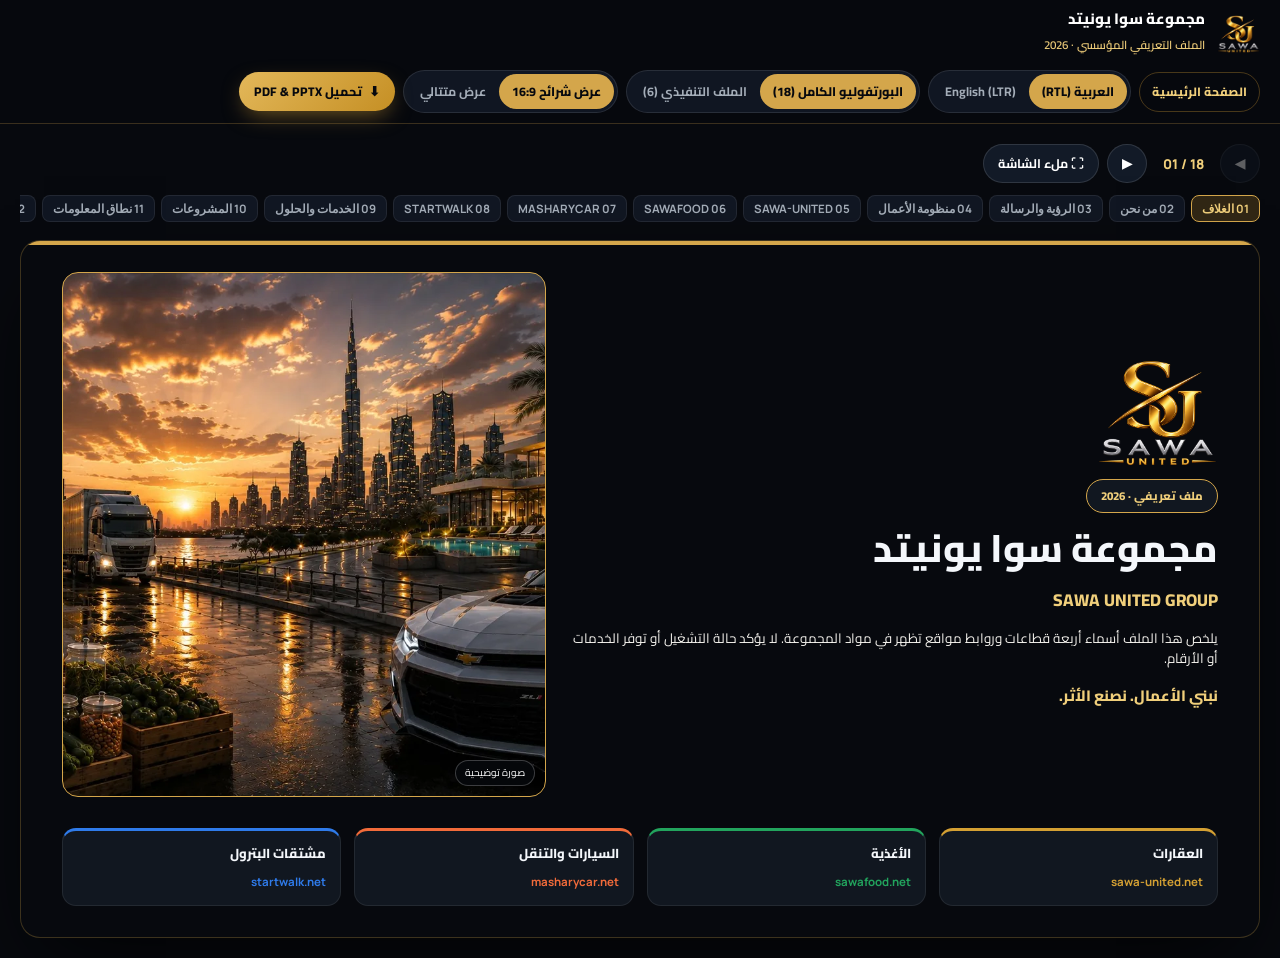
==== commit f24f8675: "Redesign multilingual SAWA UNITED website Co-authored-by: arena-agent <297053741+arena-agent@users.n" ====
--- a/portfolio/index.html
+++ b/portfolio/index.html
@@ -1,14 +1,24 @@
 <!DOCTYPE html>
-<html lang="ar" dir="rtl">
+<html lang="ar" dir="rtl" data-theme="dark">
 <head>
 <meta charset="UTF-8">
 <meta name="viewport" content="width=device-width, initial-scale=1, viewport-fit=cover">
-<title>SAWA UNITED GROUP | البورتفوليو المؤسسي Corporate Portfolio 2026</title>
-<meta name="description" content="SAWA UNITED GROUP Corporate Profile & Business Portfolio — Arabic & English Editions (18-Page Full Portfolio + 6-Page Executive Profile).">
+<title id="pageTitle">SAWA UNITED GROUP | Corporate Profile & Business Portfolio</title>
+<meta name="description" id="metaDescription" content="Explore the SAWA UNITED GROUP corporate profile and business portfolio in Arabic and English.">
+<meta name="robots" content="index,follow,max-image-preview:large">
+<link rel="canonical" href="https://sawaunited.net/portfolio/">
+<link rel="alternate" hreflang="ar" href="https://sawaunited.net/portfolio/?lang=ar">
+<link rel="alternate" hreflang="en" href="https://sawaunited.net/portfolio/?lang=en">
+<link rel="alternate" hreflang="x-default" href="https://sawaunited.net/portfolio/">
+<meta property="og:type" content="website">
+<meta property="og:site_name" content="SAWA UNITED GROUP">
+<meta property="og:title" content="SAWA UNITED GROUP | Corporate Profile">
+<meta property="og:description" content="Corporate profile and business portfolio in Arabic and English.">
+<meta property="og:url" content="https://sawaunited.net/portfolio/">
+<meta property="og:image" content="https://sawaunited.net/assets/sawa-header-logo.webp">
+<meta name="twitter:card" content="summary_large_image">
 <link rel="icon" href="assets/logo-transparent.png">
-<link rel="preconnect" href="https://fonts.googleapis.com">
-<link rel="preconnect" href="https://fonts.gstatic.com" crossorigin>
-<link href="https://fonts.googleapis.com/css2?family=Cairo:wght@600;700;800;900&family=IBM+Plex+Sans+Arabic:wght@400;500;600;700&family=Manrope:wght@400;500;600;700;800&display=swap" rel="stylesheet">
+<link rel="stylesheet" href="../css/design-system.css">
 <style>
 :root {
   --obsidian: #07090E;
@@ -30,7 +40,7 @@
   --car: #F26B3A;
   --oil: #2F7BEA;
   --font-head: 'Cairo', system-ui, sans-serif;
-  --font-body: 'IBM Plex Sans Arabic', 'Cairo', system-ui, sans-serif;
+  --font-body: 'Cairo', system-ui, sans-serif;
 }
 html[lang="en"] {
   --font-head: 'Manrope', system-ui, sans-serif;
@@ -64,6 +74,8 @@
 .brand-txt span { font-size: 11.5px; color: var(--gold-bright); font-weight: 600; }
 
 .controls { display: flex; align-items: center; gap: 8px; flex-wrap: wrap; }
+.home-link { display: inline-flex; align-items: center; min-height: 40px; padding: 6px 12px; border: 1px solid rgba(212,160,51,.32); border-radius: 999px; color: var(--gold-bright); font-size: 12px; font-weight: 800; white-space: nowrap; }
+.home-link:hover { background: rgba(212,160,51,.1); }
 .pill-group {
   display: inline-flex; background: #101622; border: 1px solid rgba(255,255,255,0.10);
   border-radius: 999px; padding: 3px;
@@ -87,6 +99,7 @@
   padding: 16px 20px;
 }
 .dl-drawer.open { display: block; }
+.dl-drawer[hidden] { display: none !important; }
 .dl-grid {
   max-width: 1480px; margin: 0 auto;
   display: grid; grid-template-columns: repeat(auto-fit, minmax(260px, 1fr)); gap: 10px;
@@ -192,9 +205,14 @@
 .card.dashed { border-style: dashed; border-color: var(--gold); background: rgba(212,160,51,0.05); }
 
 .photo-card {
-  border-radius: 16px; overflow: hidden; border: 1px solid var(--gold);
+  position: relative; border-radius: 16px; overflow: hidden; border: 1px solid var(--gold);
   background-size: cover; background-position: center; min-height: 180px;
 }
+.visual-note { position:absolute; inset-inline-start:10px; inset-block-end:10px; z-index:1; max-width:calc(100% - 20px); padding:5px 9px; border:1px solid rgba(255,255,255,.22); border-radius:999px; color:#fff; background:rgba(7,9,14,.78); font-size:10px; line-height:1.4; backdrop-filter:blur(8px); }
+.profile-diagram { position:relative; min-height:270px; display:grid; place-content:center; gap:14px; padding:24px; border:1px solid var(--gold); border-radius:16px; background:radial-gradient(ellipse at center,rgba(212,160,51,.12),transparent 70%),var(--obsidian-card); }
+.profile-diagram > strong { text-align:center; color:var(--gold-bright); font-size:15px; }
+.profile-diagram-grid { display:grid; grid-template-columns:1fr 1fr; gap:9px; }
+.profile-diagram-grid span { display:grid; place-items:center; min-height:58px; padding:8px; border:1px solid var(--obsidian-line); border-radius:10px; color:var(--silver); background:var(--obsidian); font-size:11px; text-align:center; }
 .ltr { direction: ltr; unicode-bidi: isolate; font-family: 'Manrope', sans-serif; display: inline-block; }
 .badge {
   display: inline-block; padding: 3px 10px; border-radius: 999px;
@@ -218,7 +236,8 @@
 }
 </style>
 </head>
-<body>
+<body class="portfolio-page">
+<a class="skip-link" id="skipLink" href="#slidesContainer" style="position:fixed;top:12px;inset-inline-start:12px;z-index:300;transform:translateY(-180%);padding:10px 16px;border-radius:8px;background:#D4A033;color:#071018;font-weight:800;">تجاوز إلى المحتوى</a>
 
 <header class="topbar">
   <div class="topbar-inner">
@@ -230,26 +249,27 @@
       </div>
     </div>
     <div class="controls">
-      <div class="pill-group" aria-label="Language">
-        <button id="btnAr" class="active" onclick="setLang('ar')">العربية (RTL)</button>
-        <button id="btnEn" onclick="setLang('en')">English (LTR)</button>
+      <a class="home-link" id="homeLink" href="/">الصفحة الرئيسية</a>
+      <div class="pill-group" id="languageGroup" role="group" aria-label="Language">
+        <button type="button" id="btnAr" class="active" aria-pressed="true" onclick="setLang('ar')">العربية (RTL)</button>
+        <button type="button" id="btnEn" aria-pressed="false" onclick="setLang('en')">English (LTR)</button>
       </div>
-      <div class="pill-group" aria-label="Edition">
-        <button id="btnFull" class="active" onclick="setDeck('full')"><span id="lblFull">البورتفوليو الكامل (18)</span></button>
-        <button id="btnExec" onclick="setDeck('exec')"><span id="lblExec">الملف التنفيذي (6)</span></button>
+      <div class="pill-group" id="editionGroup" role="group" aria-label="Edition">
+        <button type="button" id="btnFull" class="active" aria-pressed="true" onclick="setDeck('full')"><span id="lblFull">البورتفوليو الكامل (18)</span></button>
+        <button type="button" id="btnExec" aria-pressed="false" onclick="setDeck('exec')"><span id="lblExec">الملف التنفيذي (6)</span></button>
       </div>
-      <div class="pill-group" aria-label="View Mode">
-        <button id="btnStage" class="active" onclick="setMode('stage')"><span id="lblStage">عرض شرائح 16:9</span></button>
-        <button id="btnScroll" onclick="setMode('scroll')"><span id="lblScroll">عرض متتالي</span></button>
+      <div class="pill-group" id="viewModeGroup" role="group" aria-label="View Mode">
+        <button type="button" id="btnStage" class="active" aria-pressed="true" onclick="setMode('stage')"><span id="lblStage">عرض شرائح 16:9</span></button>
+        <button type="button" id="btnScroll" aria-pressed="false" onclick="setMode('scroll')"><span id="lblScroll">عرض متتالي</span></button>
       </div>
-      <button class="dl-btn" onclick="toggleDownloads()">
-        <span>⬇</span> <span id="lblDl">تحميل PDF & PPTX</span>
+      <button type="button" class="dl-btn" id="downloadToggle" aria-controls="dlDrawer" aria-expanded="false" onclick="toggleDownloads()">
+        <span aria-hidden="true">⬇</span> <span id="lblDl">تحميل PDF & PPTX</span>
       </button>
     </div>
   </div>
 </header>
 
-<section class="dl-drawer" id="dlDrawer">
+<section class="dl-drawer" id="dlDrawer" aria-label="Download documents" hidden>
   <div class="dl-grid">
     <a class="dl-card" href="SAWA-UNITED-Corporate-Portfolio-AR.pdf" download>
       <div><b>البورتفوليو المؤسسي الكامل (عربي)</b><small>18 صفحة · 16:9 Vector High-Res</small></div>
@@ -300,8 +320,9 @@
   <div class="slides-wrap mode-stage" id="slidesContainer"></div>
 </main>
 
+<style>.portfolio-page .skip-link:focus{transform:translateY(0)}.portfolio-page :focus-visible{outline:3px solid #E3B85A;outline-offset:3px}.portfolio-page .pill-group button:focus-visible,.portfolio-page .nav-btn:focus-visible,.portfolio-page .thumb-dot:focus-visible{position:relative;z-index:1}</style>
 <script>
-const DATA = {"ar": {"rtl": true, "group_name": "مجموعة سوا يونيتد", "group_en": "SAWA UNITED GROUP", "doc_label_full": "الملف التعريفي وبورتفوليو الأعمال المؤسسي · 2026", "doc_label_exec": "الملف التنفيذي المختصر · 2026", "tagline": "نبني الأعمال. نصنع الأثر.", "sub_tagline": "أربعة قطاعات استراتيجية.. معيار مؤسسي واحد للأداء والثقة والنمو المستدام", "footer_left": "sawaunited.net  |  +20 101 122 5592", "footer_right": "مجموعة سوا يونيتد — بورتفوليو الأعمال المؤسسي", "s01": {"eyebrow": "CORPORATE PROFILE & BUSINESS PORTFOLIO · 2026", "title": "مجموعة سوا يونيتد", "subtitle": "SAWA UNITED GROUP", "lead": "منظومة أعمال متنوعة تبني وتدير وتستثمر في منصات قطاعية متخصصة عبر أسواق الشرق الأوسط وأفريقيا، برؤية استثمارية طويلة الأمد وتنفيذ تشغيلي منضبط.", "sectors_bar": [["العقارات والاستثمار", "sawa-united.net", "estate"], ["المواد الغذائية والإمداد", "sawafood.net", "food"], ["تأجير السيارات والتنقل", "masharycar.net", "car"], ["مشتقات البترول والصناعة", "startwalk.net", "oil"]]}, "s02": {"num": "02", "kicker": "من نحن · WHO WE ARE", "title": "مؤسسة متعددة القطاعات.. تبني الأصول وتصنع الفرص", "p1": "تُعد SAWA UNITED GROUP مجموعة أعمال متنوعة تركز على بناء الشركات، وتطوير الأصول، وابتكار فرص تجارية واستثمارية عملية عبر الأسواق الإقليمية الرئيسية.", "p2": "تجمع فلسفتنا المؤسسية بين الحوكمة المركزية والمنصات التشغيلية المتخصصة؛ حيث يعمل كل قطاع تحت إدارة خبيرة تدرك تفاصيل السوق المحلي، بينما يلتزم بمعيار المجموعة الموحد في الشفافية، وجودة التنفيذ، وبناء العلاقات المستدامة.", "quote": "«نهتم بأدق التفاصيل التشغيلية والاستثمارية، لنمنح عملاءنا وشركاءنا قاعدة صلبة للنمو بثقة.»", "kpis": [["15+", "سنة من النمو والخبرة المؤسسية"], ["4", "قطاعات أعمال رئيسية متخصصة"], ["12", "سوقاً مترابطاً عبر الإقليم والتصدير"], ["40+", "مشروعاً ومبادرة أعمال منجزة"], ["2,500+", "فرد ضمن فرق العمل والمنظومة"]], "note": "* ملاحظة توثيقية: يمتد الإرث التشغيلي الصناعي داخل المجموعة (قطاع مشتقات البترول — START WALK) منذ عام 2002 بأكثر من 24 عاماً من الخبرة الميدانية."}, "s03": {"num": "03", "kicker": "البوصلة الاستراتيجية · VISION & MISSION", "title": "رؤيتنا ورسالتنا ومنظومة قيمنا المؤسسية", "vision_t": "رؤيتنا المستقبلية", "vision_p": "أن نكون المجموعة الإقليمية الأكثر موثوقية وتأثيراً في ربط الأسواق وبناء منصات أعمال رائدة تحقق قيمة اقتصادية مستدامة طويلة الأجل عبر قطاعات الاقتصاد الحقيقي.", "mission_t": "رسالتنا المؤسسية", "mission_p": "تطوير وإدارة منصات متخصصة في العقارات والأغذية والتنقل والطاقة، تقدم حلولاً عملية عالية الجودة بشفافية مطلقة، وتفتح آفاق شراكات رابحة للعملاء والمستثمرين والموردين.", "objectives_t": "المرتكزات والأهداف الاستراتيجية", "objectives": [["نبني (BUILD)", "تأسيس وتطوير منصات أعمال قطاعية قابلة للتوسع الإقليمي بمعايير تشغيل حديثة."], ["ندير (OPERATE)", "إدارة سلاسل الإمداد والأساطيل والأصول بكفاءة تشغيلية عالية والتزام صارم بالمواعيد."], ["نستثمر (INVEST)", "توجيه رأس المال والقدرات نحو أصول ومشروعات ذات عوائد حقيقية مستدامة بعيدة عن المضاربة."]], "values": [["الانضباط التنفيذي", "تحويل الفرص المدروسة إلى نتائج ملموسة وفق جداول زمنية ومعايير دقيقة."], ["الشفافية والمساءلة", "وضوح تام في المعلومات والتسعير والأرقام في كل تعاقد ومعاملة تجارية."], ["الجودة الانتقائية", "انتقاء العقار والمنتج والأسطول والمورد بعناية قبل تقديمه للعميل."], ["شراكات طويلة الأمد", "بناء علاقات عمل ممتدة تقوم على الثقة المتبادلة وتكامل المصالح."]]}, "s04": {"num": "04", "kicker": "منظومة أعمالنا · BUSINESS ECOSYSTEM", "title": "أربعة قطاعات حيوية.. تحت مظلة مؤسسية واحدة", "sub": "تعمل SAWA UNITED من خلال أربع منصات متخصصة تغطي ركائز الاقتصاد الحقيقي، وتتكامل فيما بينها تشغيلياً ولوجستياً وتجارياً.", "hub_title": "SAWA UNITED GROUP", "hub_sub": "الإدارة الاستراتيجية · معايير الجودة · تكامل الأسواق", "sectors": [["01", "العقارات والاستثمار العقاري", "SAWA UNITED Real Estate", "sawa-united.net", "estate", "فرص عقارية منتقاة للسكن والاستثمار والتشغيل التجاري في مصر والمغرب مع مرافقة استشارية حتى التسليم."], ["02", "المواد الغذائية وسلاسل الإمداد", "SAWA FOOD & Sawa Select", "sawafood.net", "food", "شبكة توزيع وتوريد إقليمية تربط أكثر من 120 علامة تجارية بـ 1,400+ شريك تجزئة عبر 5 أسواق."], ["03", "تأجير السيارات وحلول التنقل", "MASHARY CARS", "masharycar.net", "car", "أسطول حديث للإيجار اليومي والشهري للأفراد والشركات في مصر والإمارات والمغرب بنظام الدفع عند الاستلام."], ["04", "مشتقات البترول والخدمات الصناعية", "START WALK", "startwalk.net", "oil", "شركة مسجلة بالهيئة المصرية العامة للبترول منذ 2002 لتوريد الوقود والزيوت والنقل الصناعي والتصدير."]], "synergy": "التكامل التشغيلي للمنظومة: الطاقة والزيوت تدعم الأساطيل والمصانع  ←  الأساطيل واللوجستيات تحرّك سلاسل الغذاء والتنقل  ←  الأصول العقارية تحتضن الأعمال والاستثمار."}, "s05": {"num": "05", "kicker": "القطاع الأول · REAL ESTATE SECTOR", "title": "التطوير والاستثمار العقاري — SAWA UNITED", "domain": "sawa-united.net", "accent": "estate", "photo": "sector-realestate.jpg", "slogan": "«ننتقي العقار بعناية قبل عرضه.. بيتك واستثمارك في مصر حتى وأنت في الخارج»", "about": "تقدم منصة SAWA UNITED العقارية تجربة استثمارية وسكنية واضحة تقوم على الفحص المسبق للفرص، وتنظيم البيانات بدقة، ومرافقة المستثمر المحلي والدولي خطوة بخطوة من الاكتشاف والمقارنة حتى المعاينة الميدانية والتسليم.", "services": ["الاستثمار في الفيلات المستقلة والمجتمعات السكنية الراقية", "الشقق السكنية والفندقية المخدومة (Serviced Apartments)", "المكاتب الإدارية والوحدات التجارية ذات الواجهات الرئيسية", "الأراضي الاستثمارية في المواقع الاستراتيجية سريعة النمو", "الاستشارات العقارية عن بُعد للمغتربين والمستثمرين الدوليين"], "value_t": "القيمة المضافة للعميل والمستثمر", "value": "اختصار وقت البحث عبر عقارات موثقة (Verified)، معلومات شفافة غير مضللة، ومستشار عقاري مباشر يرتب الزيارات ويتابع حتى الاستلام.", "highlights": [["مصر والمغرب", "الأسواق العقارية النشطة على المنصة"], ["5 وجهات", "القاهرة الجديدة · العاصمة · الساحل · الإسكندرية · المعادي"], ["4 مراحل", "اكتشف ← قارن ← تواصل ← عاين واستلم"]]}, "s06": {"num": "06", "kicker": "القطاع الثاني · FOOD SUPPLIES & FMCG", "title": "المواد الغذائية وسلاسل الإمداد — SAWA FOOD", "domain": "sawafood.net", "accent": "food", "photo": "sector-food.jpg", "slogan": "«غذاء أفضل.. أقرب إلى كل سوق عبر شبكة توزيع إقليمية موثوقة»", "about": "تعمل Sawa Food كحلقة وصل استراتيجية بين المصنعين الملتزمين بالجودة والموزعين وتجار الجملة ومنافذ التجزئة في الشرق الأوسط، مع تطوير خط منتجات مختارة يحمل علامة Sawa Select.", "services": ["التوريد بالجملة (Wholesale Supply) للمنتجات الغذائية والسلع الأساسية", "التوزيع الإقليمي وبناء شبكات الوكلاء والموزعين في الأسواق العربية", "تزويد سلاسل التجزئة والمتاجر (+1,400 منفذ شريك) بإمداد منتظم", "تمكين المصنعين من إدراج وتوسيع انتشار علاماتهم التجارية إقليمياً", "منتجات Sawa Select: الشاي الأسود الفاخر، السمن النقي، والأرز طويل الحبة"], "value_t": "القيمة المضافة للشركاء التجاريين", "value": "حماية استمرارية التوريد وتوافر المنتج، فحص صارم للجودة وتجانس المواصفات من المصدر، ومعرفة ميدانية عميقة بمتطلبات كل سوق محلي.", "highlights": [["250+", "منتجاً غذائياً منتقى بعناية"], ["120+", "علامة تجارية غذائية موثوقة"], ["1,400+", "شريك تجزئة في 5 أسواق إقليمية"]]}, "s07": {"num": "07", "kicker": "القطاع الثالث · AUTOMOTIVE & MOBILITY", "title": "تأجير السيارات وحلول التنقل — MASHARY CARS", "domain": "masharycar.net", "accent": "car", "photo": "sector-automotive.jpg", "slogan": "«تنقّل بثقة ومرونة.. أسطول حديث للأفراد والشركات بدون تعقيدات»", "about": "توفر منصة Mashary Cars حلول تأجير سيارات يومية وشهرية ومؤسسية عبر أسطول متنوع يغطي مصر والإمارات العربية المتحدة والمغرب، مع تجربة حجز رقمية مبسطة وتأكيد فوري مباشر.", "services": ["التأجير اليومي والشهري للأفراد ورجال الأعمال والمسافرين", "حلول عقود الأساطيل والنقل للشركات والمؤسسات (Vans & Buses)", "فئات شاملة: الاقتصادية والسيدان، الدفع الرباعي SUV، الفاخرة والرياضية", "تلبية الطلبات الخاصة لطرازات محددة خارج القائمة المعروضة", "خيارات استلام مرنة في وجهات متعددة مع إمكانية توفير سائق"], "value_t": "القيمة التنافسية للعميل", "value": "ميزة الدفع عند استلام السيارة (Pay on Delivery) دون اشتراط دفع إلكتروني مسبق، تسعير واضح بدون رسوم خفية، ودعم فوري عبر واتساب.", "highlights": [["3 دول", "أسطول تشغيلي في مصر · الإمارات · المغرب"], ["6 فئات", "اقتصادي · سيدان · عائلي · SUV · فاخر · باصات"], ["0% مقدم أونلاين", "الدفع المباشر عند استلام السيارة"]]}, "s08": {"num": "08", "kicker": "القطاع الرابع · PETROLEUM & INDUSTRIAL", "title": "مشتقات البترول والزيوت الصناعية — START WALK", "domain": "startwalk.net", "accent": "oil", "photo": "sector-petroleum.jpg", "slogan": "«خبرة صناعية منذ 2002.. مسجلة لدى الهيئة المصرية العامة للبترول»", "about": "شركة مصرية ذات مسؤولية محدودة تأسست عام 2002 ومسجلة رسمياً بالهيئة المصرية العامة للبترول (EGPC). تتخصص في نقل وتوزيع المنتجات البترولية وتسويق زيوت التزييت المحلية والدولية وخدمة القطاعات الصناعية والمعدات الثقيلة في مصر وأسواق التصدير.", "services": ["توريد الوقود لمواقع العمل والمشروعات عبر أسطول نقل وصهاريج متطورة", "وحدات التزود بالوقود المتنقلة (Mobile Fuel Units) لتقليل زمن وتكلفة التوقف", "توريد زيوت المحركات والزيوت الصناعية وزيوت وفلاتر المعدات الثقيلة بالدعم الفني", "توريد وصيانة طلمبات الوقود وتنظيف الخزانات والمنشآت البترولية", "المقاولات والتوريدات المحجرية (الرمل، السن، وخلطات الأسفلت للطرق)"], "value_t": "القيمة المضافة للقطاعات الصناعية والمشروعات", "value": "شريك واحد يدمج التوريد البترولي والنقل المجهز والصيانة الميدانية مع سجل موثق يتجاوز 90 مليون لتر والتزام صارم بالسلامة والمواعيد.", "highlights": [["90M+ لتر", "حجم المنتجات والزيوت الموزعة"], ["25+ شاحنة", "أسطول نقل متطور · +384 عميلاً"], ["24+ عاماً", "خبرة منذ 2002 وتصدير لـ 3 دول أفريقية"]]}, "s09": {"num": "09", "kicker": "منظومة الخدمات والحلول · SERVICES & SOLUTIONS", "title": "حلول تجارية ومؤسسية متكاملة عبر القطاعات", "sub": "صُممت خدمات المجموعة لتلبية احتياجات الشركات الكبرى (B2B) والمستثمرين والعملاء الأفراد (B2C) بمرونة تعاقدية عالية.", "cols": [["الحلول العقارية والاستثمارية", "estate", ["وساطة واستشارات عقارية انتقائية", "فرص الأراضي والوحدات التجارية والإدارية", "إدارة رحلة الشراء للمغتربين عن بُعد", "المتابعة الميدانية حتى التسليم النهائي"], "المستثمرون · الشركات · الأفراد"], ["حلول الإمداد والتوزيع الغذائي", "food", ["توريد الجملة للسلع الغذائية الأساسية", "إدارة التوزيع الإقليمي في 5 أسواق", "تمثيل وتوسيع انتشار العلامات المصنّعة", "توريد منتجات علامة Sawa Select"], "الموزعون · تجار الجملة · التجزئة · المصانع"], ["حلول الأساطيل والتنقل المؤسسي", "car", ["عقود تأجير شهري وسنوي للشركات", "تأجير يومي للسيارات الفاخرة والاقتصادية", "توفير حافلات وفانات نقل فرق العمل", "توفير سيارات خاصة بسائق وحسب الطلب"], "الشركات · الوفود · الأفراد · السياحة"], ["حلول الطاقة والإمداد الصناعي", "oil", ["توريد الوقود ووحدات التموين المتنقلة", "زيوت المحركات والمصانع والمعدات الثقيلة", "نقل المنتجات البترولية والمعدات الثقيلة", "صيانة الطلمبات والخزانات وتوريدات الطرق"], "المصانع · شركات المقاولات · البترول · التصدير"]]}, "s10": {"num": "10", "kicker": "مشروعاتنا وأعمالنا · PORTFOLIO & VENTURES", "title": "منصات ومشروعات موثقة على أرض الواقع", "sub": "نماذج فعلية من المنصات التشغيلية والأصول العقارية والمنتجات المنفذة ضمن منظومة SAWA UNITED.", "ventures": [["SAWA UNITED REAL ESTATE", "العقارات · مصر والمغرب · 2026", "estate", "منصة عقارية تضم وحدات سكنية وإدارية وتجارية وأراضي مختارة: فيلا التجمع الخامس (420 م²)، أرض جولدن سكوير (2,000 م²)، تجاري العاصمة الإدارية (380 م²)، الساحل الشمالي سيدي عبد الرحمن (240 م²)، سموحة (165 م²)، والمعادي (180 م²)."], ["SAWA FOOD & SAWA SELECT", "الأغذية · الشرق الأوسط وشمال أفريقيا · 2024", "food", "منصة إمداد وتوزيع غذائي إقليمية تضم +250 منتجاً و+120 علامة تجارية، إلى جانب إطلاق تشكيلة Sawa Select (الشاي الأسود الفاخر، السمن النقي، الأرز طويل الحبة)."], ["MASHARY CARS FLEET", "السيارات · الإمارات ومصر والمغرب · 2025", "car", "منصة تأجير وتنقل إقليمية تشغّل أسطولاً متنوعاً يبدأ من الفئات الاقتصادية الأوتوماتيكية الحديثة وصولاً إلى سيارات الدفع الرباعي والسيارات الفاخرة وحافلات الشركات."], ["START WALK ENERGY & INDUSTRIAL", "البترول والصناعة · مصر والتصدير · 2026", "oil", "منظومة إمداد ونقل وصيانة بترولية وصناعية راسخة منذ 2002، حققت توزيع أكثر من 90 مليون لتر وخدمة +384 عميلاً مع عمليات تصدير نشطة إلى ليبيا والسودان وجنوب أفريقيا."]]}, "s11": {"num": "11", "kicker": "خبراتنا وإمكانياتنا · CAPABILITIES & SCALE", "title": "قدرات تشغيلية وإدارية ولوجستية تُترجم بالأرقام", "sub": "ترتكز قوة SAWA UNITED على بنية تشغيلية حقيقية وكوادر بشرية متخصصة وشبكات توزيع ممتدة.", "bars": [["حجم التوزيع البترولي والزيوت (START WALK)", "90,000,000+ لتر", 0.94, "oil"], ["شبكة منافذ وشركاء التجزئة الغذائية (SAWA FOOD)", "1,400+ شريك تجزئة", 0.88, "food"], ["قاعدة الكفاءات وفرق العمل بالمجموعة", "2,500+ فرد متخصص", 0.85, "estate"], ["قاعدة العملاء الصناعيين والمؤسسيين (قطاع الطاقة)", "384+ شركة وعميل", 0.78, "oil"], ["محفظة العلامات والمنتجات الغذائية المدارة", "250+ منتج / 120+ علامة", 0.74, "food"], ["الأسطول اللوجستي والمشروعات المنجزة", "40+ مشروعاً / 25+ شاحنة صهريج", 0.7, "car"]], "caps": [["حوكمة متعددة القطاعات", "إدارة تنفيذية متمرسة قادرة على تشغيل قطاعات خدمية وصناعية وتجارية متباينة بكفاءة موحدة."], ["بنية لوجستية وأساطيل مملوكة", "شاحنات نقل منتجات بترولية مجهزة، وحدات وقود متنقلة، وسلاسل إمداد غذائية عابرة للحدود."], ["جاهزية رقمية وتجارية", "منصات رقمية متخصصة لكل قطاع مرتبطة بقنوات استجابة فورية لخدمة عملاء الشركات والأفراد."]]}, "s12": {"num": "12", "kicker": "نموذج العمل · OPERATING MODEL", "title": "منهجية مؤسسية متكاملة من دراسة الفرصة حتى الاستدامة", "sub": "نتبع دورة عمل منضبطة من خمس مراحل تضمن تقليل المخاطر وتعظيم القيمة للعميل والشريك في كل صفقة ومشروع.", "steps": [["01", "الرصد والفحص المسبق", "دراسة احتياج السوق أو العميل، والتحقق المسبق من جودة الأصل العقاري أو المورد أو متطلبات الموقع الصناعي."], ["02", "هيكلة الحل والتسعير", "تصميم عرض فني وتجاري مخصص بتسعير واضح وشفاف يتناسب مع حجم التوريد أو الهدف الاستثماري."], ["03", "التعاقد وتخصيص الفريق", "إرساء أطر تعاقدية مسؤولة وتوجيه العميل إلى الفريق القطاعي المختص لإدارة التنفيذ المباشر."], ["04", "التنفيذ واللوجستيات", "تشغيل سلاسل الإمداد والأساطيل وإدارة التسليم الميداني وفق أعلى معايير السلامة والالتزام الزمني."], ["05", "المتابعة وبناء الشراكة", "استمرار الدعم الفني والاستشاري بعد التسليم لتحويل المعاملة الفردية إلى شراكة نمو طويلة الأمد."]], "bottom_note": "نموذج استجابة مرن: نقطة تواصل موحدة على مستوى المجموعة توجه كل فرصة فوراً إلى وحدة الأعمال المختصة."}, "s13": {"num": "13", "kicker": "القيمة التنافسية · WHY SAWA UNITED?", "title": "لماذا تختار المؤسسات والمستثمرون SAWA UNITED؟", "sub": "خمس مزايا تنافسية أصيلة تمنح شركاءنا أفضلية حقيقية في الأسواق المحلية والإقليمية:", "pillars": [["01", "قيادة ذات خبرة متعددة القطاعات", "خبرة إدارية متراكمة تمتد لأكثر من 15 عاماً على مستوى المجموعة (ومنذ 2002 في القطاع البترولي) تمنحنا رؤية أشمل للفرص وإدارة المخاطر."], ["02", "أسواق وقدرات مترابطة إقليمياً", "حضور يربط بين مصر والخليج والمغرب العربي وأسواق التصدير الأفريقية، مما يفتح لشركائنا قنوات نفاذ فورية لأسواق متعددة."], ["03", "عقلية استثمارية طويلة المدى", "لا نسعى وراء المكاسب قصيرة الأجل؛ بل نصمم كل مشروع وعقد توريد لبناء أصول راسخة وعوائد مستدامة."], ["04", "تشغيل مسؤول وشفافية كاملة", "وضوح مطلق في المواصفات والتسعير والأرقام؛ من العقارات المفحوصة مسبقاً إلى الدفع عند الاستلام في قطاع السيارات."], ["05", "شراكات مصممة للبقاء والنمو", "نعمل كذراع تشغيلي واستراتيجي مساند لعملائنا وموردينا، مع التزام كامل باستمرارية الإمداد وجودة ما بعد البيع."]]}, "s14": {"num": "14", "kicker": "شركاء النجاح والاعتمادات · PARTNERS & CLIENTS", "title": "منظومة ثقة مبنية على الاعتمادات الرسمية وشبكات الشركاء", "sub": "تلتزم المجموعة بأعلى معايير الدقة المؤسسية؛ حيث نعرض الاعتمادات والمؤشرات الموثقة رسمياً مع تخصيص مساحات لإدراج شعارات الشركاء والعملاء وفق أذونات النشر المعتمدة.", "verified_badges": [["اعتماد حكومي موثق", "الهيئة المصرية العامة للبترول (EGPC)", "شركة START WALK مسجلة رسمياً لدى الهيئة المصرية العامة للبترول منذ تأسيسها عام 2002."], ["شبكة العلامات والمصنعين", "+120 علامة تجارية غذائية ومصنّع زيوت", "شراكات توزيع وتوريد مع مصنعي الأغذية ومصنعي زيوت التزييت المحليين والدوليين."], ["قاعدة العملاء والمنافذ", "+1,400 شريك تجزئة  |  +384 عميلاً صناعياً", "ثقة تجارية راسخة تشمل سلاسل التجزئة وتجار الجملة والشركات الصناعية ومواقع المقاولات."]], "slots_title": "مساحات مخصصة لإدراج شعارات شركاء النجاح والعملاء المعتمدين (قيد التخصيص الرسمي)", "slots": ["[ شعار شريك استراتيجي 01 ]", "[ شعار شريك صناعي / توريد 02 ]", "[ شعار سلسلة تجزئة / موزع 03 ]", "[ شعار عميل مؤسسي 04 ]", "[ شعار مطور / شريك عقاري 05 ]", "[ شعار شريك دولي 06 ]"]}, "s15": {"num": "15", "kicker": "الأسواق ونطاق العمل · REGIONAL & EXPORT REACH", "title": "حضور إقليمي فاعل وشبكة تصدير عابرة للحدود", "sub": "تدير المجموعة عملياتها عبر شبكة مترابطة تشمل 12 سوقاً من خلال مقرات ومنصات تشغيلية وشبكات توزيع وتصدير موثقة:", "regions": [["مصر (المركز التشغيلي الرئيسي)", "EG", "العقارات · الأغذية · السيارات · البترول والصناعة"], ["الإمارات العربية المتحدة", "AE", "تواجد المجموعة · تأجير السيارات · شبكة الأغذية"], ["المملكة العربية السعودية", "SA", "تواجد المجموعة · شبكة التوزيع الغذائي الإقليمية"], ["المملكة المغربية", "MA", "تواجد المجموعة · الاستثمار العقاري · تأجير السيارات"], ["دولة الكويت", "KW", "تواجد المجموعة وشبكة العلاقات التجارية الخليجية"], ["المملكة الأردنية الهاشمية", "JO", "شبكة توزيع ومنافذ بيع منتجات Sawa Food"], ["أسواق التصدير الأفريقية", "EXP", "تصدير الزيوت والمنتجات البترولية: ليبيا · السودان · جنوب أفريقيا"]]}, "s16": {"num": "16", "kicker": "فرص التعاون والشراكات · PARTNERSHIP TRACKS", "title": "مسارات مفتوحة للتعاون التجاري والاستثماري الإقليمي", "sub": "ترحب SAWA UNITED ببناء تحالفات استراتيجية وشراكات عمل مع المؤسسات والمستثمرين والمصنعين عبر أربعة مسارات رئيسية:", "tracks": [["01", "شراكات الاستثمار والتطوير العقاري", "estate", "التعاون مع المطورين العقاريين وملاك الأصول والمستثمرين الأفراد والمؤسسات لتسويق وتطوير الفرص السكنية والتجارية والأراضي الاستثمارية في مصر والمغرب."], ["02", "وكالات التوزيع والتصنيع الغذائي", "food", "انضمام الموزعين الإقليميين وتجار الجملة وسلاسل التجزئة، أو شراكة المصنعين الراغبين في إدراج منتجاتهم وتوسيع حصتهم السوقية عبر شبكة Sawa Food في 5 دول."], ["03", "عقود توريد الطاقة والخدمات الصناعية", "oil", "اتفاقيات توريد الوقود والزيوت الصناعية طويل الأجل، تأجير وحدات التموين المتنقلة، النقل البترولي المجهز، وتوكيلات التصدير للأسواق الأفريقية."], ["04", "عقود الأساطيل والتنقل للشركات", "car", "برامج تأجير شهري وسنوي مخصصة للشركات والوفود والمؤسسات بأساطيل حديثة وحلول تشغيل مرنة في مصر والإمارات والمغرب."]]}, "s17": {"num": "17", "kicker": "الجودة والالتزام المؤسسي · QUALITY & GOVERNANCE", "title": "معايير راسخة في الجودة والسلامة والشفافية", "sub": "يمثل الالتزام بالمعايير المهنية والرقابية حجر الزاوية في حماية سمعة المجموعة ومصالح عملائها وشركائها:", "standards": [["الفحص والانتقاء المسبق", "لا يُعرض أي عقار أو منتج غذائي قبل تقييمه والتحقق من جودته ومواصفاته وملاءمته الفعلية لاحتياج العميل."], ["السلامة المهنية وحماية البيئة (HSE)", "تطبيق مبدأ «السلامة أولاً» وحماية البيئة وإدارة الموارد بكفاءة في كافة عمليات النقل والتخزين والتموين البترولي."], ["الامتثال القانوني والتنظيمي", "العمل عبر كيانات قانونية مسجلة ومعتمدة (بما يشمل التسجيل الرسمي بالهيئة المصرية العامة للبترول منذ عام 2002)."], ["شفافية التعامل والالتزام الزمني", "وضوح كامل في شروط التعاقد والأسعار، واستجابة لوجستية منضبطة تضمن التسليم في الموعد المحدد."]], "cert_placeholder_t": "مساحة مخصصة لشهادات الجودة والمطابقة الإضافية", "cert_placeholder_p": "[ مساحة مخصصة لإدراج أرقام وشعارات شهادات ISO / السلامة الغذائيـة / الاعتمادات المهنية المعتمدة عند التحديث ]"}, "s18": {"num": "18", "kicker": "تواصل معنا · LET'S BUILD TOGETHER", "title": "لنبنِ معاً شراكة تصنع أثراً مستداماً", "lead": "فريق تطوير الأعمال والفرق القطاعية المختصة في مجموعة سوا يونيتد على أتم الاستعداد لبحث فرص التعاون والاستثمار والتوريد.", "contacts": [["البوابة الرئيسية للمجموعة", "https://sawaunited.net"], ["منصة العقارات والاستثمار", "https://sawa-united.net"], ["منصة الأغذية والتوزيع", "https://sawafood.net"], ["منصة تأجير السيارات", "https://masharycar.net"], ["منصة البترول والصناعة", "https://startwalk.net"], ["الهاتف وواتساب الأعمال الموحد", "+20 101 122 5592  (wa.me/201011225592)"], ["الصفحة الرسمية على فيسبوك", "facebook.com/Sawaunited.net"], ["البريد الإلكتروني (قطاع البترول)", "info@startwalk.com"], ["البريد المؤسسي والعنوان الرئيسي", "[ مساحة مخصصة لإدراج البريد المركزي وعنوان المقر الرئيسي ]"]], "closing_motto": "SAWA UNITED GROUP  —  نبني الأعمال. نصنع الأثر."}}, "en": {"rtl": false, "group_name": "SAWA UNITED GROUP", "group_en": "مجموعة سوا يونيتد", "doc_label_full": "CORPORATE PROFILE & BUSINESS PORTFOLIO · 2026", "doc_label_exec": "EXECUTIVE CORPORATE PROFILE · 2026", "tagline": "Building Businesses. Creating Impact.", "sub_tagline": "Four Specialized Sectors · One Institutional Standard for Performance, Trust & Long-Term Value", "footer_left": "sawaunited.net  |  +20 101 122 5592", "footer_right": "SAWA UNITED GROUP — Corporate Business Portfolio", "s01": {"eyebrow": "CORPORATE PROFILE & BUSINESS PORTFOLIO · 2026", "title": "SAWA UNITED GROUP", "subtitle": "مجموعة سوا يونيتد", "lead": "A diversified multi-sector business group building, operating, and investing in specialized commercial platforms across the Middle East and Africa — driven by disciplined execution and a long-term value horizon.", "sectors_bar": [["Real Estate & Investment", "sawa-united.net", "estate"], ["Food Supplies & FMCG", "sawafood.net", "food"], ["Car Rental & Mobility", "masharycar.net", "car"], ["Petroleum & Industrial", "startwalk.net", "oil"]]}, "s02": {"num": "02", "kicker": "WHO WE ARE · CORPORATE OVERVIEW", "title": "A Diversified Holding Platform Built for Sustainable Growth", "p1": "SAWA UNITED GROUP is a multi-sector enterprise dedicated to building resilient businesses, developing real-economy assets, and unlocking practical commercial opportunities across high-growth regional markets.", "p2": "Our institutional architecture combines unified group governance with agile, sector-focused operating platforms. Each subsidiary is led by domain specialists with deep local market intelligence while adhering to one uncompromising group standard for transparency, reliability, and execution.", "quote": "“We take care of operational precision and asset quality — empowering our clients and partners to build with confidence.”", "kpis": [["15+", "Years of Institutional Growth"], ["4", "Core Operating Business Sectors"], ["12", "Connected Regional & Export Markets"], ["40+", "Delivered Ventures & Projects"], ["2,500+", "People Across Our Ecosystem"]], "note": "* Verification Note: Within the Group’s energy & industrial arm (START WALK), operational heritage extends back to 2002 — representing 24+ years of specialized field execution."}, "s03": {"num": "03", "kicker": "STRATEGIC COMPASS · VISION & MISSION", "title": "Vision, Mission, Strategic Pillars & Core Values", "vision_t": "Our Vision", "vision_p": "To stand as a premier regional business group connecting key markets and scaling high-performing platforms that generate enduring economic value across vital real-economy sectors.", "mission_t": "Our Mission", "mission_p": "To build and operate specialized platforms in real estate, food distribution, mobility, and petroleum supply — delivering dependable quality, transparent terms, and mutually rewarding long-term partnerships.", "objectives_t": "Strategic Operating Pillars", "objectives": [["BUILD", "Establish and scale sector-focused commercial platforms backed by modern operational systems."], ["OPERATE", "Manage supply chains, fleets, and assets with rigorous reliability, safety, and on-time delivery."], ["INVEST", "Deploy capital and capabilities into tangible, high-conviction opportunities built for lasting value."]], "values": [["Disciplined Execution", "Translating vetted opportunities into measurable outcomes on schedule and to specification."], ["Radical Transparency", "Complete clarity and accountability across pricing, documentation, and operational reporting."], ["Curated Quality", "Pre-vetting every property, food product, vehicle, and industrial supply source prior to market."], ["Enduring Partnerships", "Cultivating multi-year commercial relationships anchored in mutual trust and shared growth."]]}, "s04": {"num": "04", "kicker": "OUR BUSINESS ECOSYSTEM · GROUP STRUCTURE", "title": "Four Focused Sectors. One Institutional Standard.", "sub": "SAWA UNITED operates through four specialized platforms spanning core pillars of the real economy — creating commercial, logistical, and operational synergies across markets.", "hub_title": "SAWA UNITED GROUP", "hub_sub": "Strategic Governance · Shared Standards · Cross-Market Network", "sectors": [["01", "Real Estate & Property Investment", "SAWA UNITED Real Estate", "sawa-united.net", "estate", "Curated residential, commercial, and land opportunities in Egypt and Morocco with end-to-end advisory through handover."], ["02", "Food Supplies & FMCG Distribution", "SAWA FOOD & Sawa Select", "sawafood.net", "food", "Regional sourcing and wholesale network connecting 120+ trusted food brands with 1,400+ retail partners across 5 markets."], ["03", "Automotive & Mobility Solutions", "MASHARY CARS", "masharycar.net", "car", "Modern daily, monthly, and corporate car rental fleet across Egypt, UAE, and Morocco featuring zero-upfront Pay on Delivery."], ["04", "Petroleum Products & Industrial Supply", "START WALK", "startwalk.net", "oil", "EGPC-registered petroleum & lubricants operator established in 2002, serving 384+ clients across Egypt and export markets."]], "synergy": "Ecosystem Synergy: Energy & lubricants power fleets & industry  →  Logistics & mobility connect regional food trade  →  Real estate anchors commercial & residential assets."}, "s05": {"num": "05", "kicker": "SECTOR 01 · REAL ESTATE & INVESTMENT", "title": "Real Estate & Property Advisory — SAWA UNITED", "domain": "sawa-united.net", "accent": "estate", "photo": "sector-realestate.jpg", "slogan": "“We select the property before we present it — your home & investment in Egypt, even from abroad.”", "about": "SAWA UNITED’s real estate platform delivers a structured, transparent acquisition journey. Every residential, commercial, and land opportunity is vetted prior to listing, supported by dedicated advisors guiding domestic and international buyers through handover.", "services": ["Standalone villas & gated residential community acquisitions", "Premium apartments & turnkey serviced apartments", "Prime-frontage commercial spaces & administrative offices", "Strategic investment land plots in high-appreciation corridors", "Remote cross-border advisory, comparison & scheduled site visits"], "value_t": "Client & Investor Value Proposition", "value": "Eliminates market noise through pre-verified listings, structured comparative data, and single-point advisory support from initial inquiry to final handover.", "highlights": [["Egypt & Morocco", "Active Real Estate Platform Markets"], ["5 Prime Hubs", "New Cairo · New Capital · North Coast · Alexandria · Maadi"], ["4-Step Journey", "Discover → Compare → Consult Advisor → Visit & Handover"]]}, "s06": {"num": "06", "kicker": "SECTOR 02 · FOOD SUPPLIES & DISTRIBUTION", "title": "Regional Food Distribution — SAWA FOOD", "domain": "sawafood.net", "accent": "food", "photo": "sector-food.jpg", "slogan": "“Better food, brought closer — connecting trusted makers to regional markets.”", "about": "Sawa Food operates an integrated regional sourcing, wholesale, and retail distribution ecosystem across MENA, partnering directly with committed manufacturers while offering its curated flagship line, Sawa Select.", "services": ["Bulk wholesale food & fresh produce supply for commercial buyers", "Multi-country regional brand distribution & market entry execution", "Direct retail supply coverage across 1,400+ partner stores & outlets", "Manufacturer onboarding to scale high-quality food products across MENA", "Sawa Select line: Premium Black Tea, Pure Ghee & Long Grain Rice"], "value_t": "Partner & Market Value Proposition", "value": "Protects product continuity, shelf availability, and quality consistency through vetted manufacturing partners and responsive end-to-end regional logistics.", "highlights": [["250+", "Curated Food & Staple SKUs"], ["120+", "Trusted Food Brand Partners"], ["1,400+", "Retail Partners Across 5 Markets"]]}, "s07": {"num": "07", "kicker": "SECTOR 03 · AUTOMOTIVE & MOBILITY", "title": "Fleet Rental & Corporate Mobility — MASHARY CARS", "domain": "masharycar.net", "accent": "car", "photo": "sector-automotive.jpg", "slogan": "“Move with confidence — modern individual & corporate fleets with frictionless booking.”", "about": "Mashary Cars provides daily, monthly, and corporate vehicle rental solutions across Egypt, the UAE, and Morocco, pairing a diverse late-model fleet with transparent pricing and instant WhatsApp confirmation.", "services": ["Daily & monthly vehicle rentals for executives, residents & travelers", "Corporate fleet solutions, staff transport vans & executive buses", "Full category spectrum: Economy, Sedan, Family, SUV, Luxury & Performance", "Bespoke sourcing for special-request vehicle models upon inquiry", "Flexible multi-destination pickup & optional chauffeur service"], "value_t": "Client & Corporate Value Proposition", "value": "Zero upfront online payment risk via Pay on Delivery, transparent daily/monthly rates, verified vehicle categories, and rapid human confirmation.", "highlights": [["3 Countries", "Active Fleet in Egypt · UAE · Morocco"], ["6 Categories", "Economy · Sedan · SUV · Family · Luxury · Van & Bus"], ["Pay on Delivery", "Zero Upfront Online Payment Required"]]}, "s08": {"num": "08", "kicker": "SECTOR 04 · PETROLEUM & INDUSTRIAL SUPPLY", "title": "Lubricants, Fuel & Industrial Services — START WALK", "domain": "startwalk.net", "accent": "oil", "photo": "sector-petroleum.jpg", "slogan": "“Trusted since 2002 — Registered with the Egyptian General Petroleum Corporation (EGPC).”", "about": "Established in 2002 as an Egyptian LLC registered with EGPC, START WALK specializes in petroleum product transport, local and international lubricant oil distribution, facility maintenance, and industrial site supplies across Egypt and African export markets.", "services": ["On-site bulk fuel supply & equipped petroleum/heavy-equipment transport fleet", "Mobile Fuel Units engineered to minimize work-site downtime and operating cost", "Engine, industrial, heavy-equipment & specialty oils plus heavy-duty filters", "Fuel pump supply, petroleum facility maintenance & storage tank cleaning", "Contracting & road-works supplies: sand, gravel & asphalt mixtures"], "value_t": "Industrial & B2B Value Proposition", "value": "Single-source industrial partner combining EGPC-registered compliance, 90M+ liters of proven delivery volume, technical lubrication support, and strict HSE discipline.", "highlights": [["90M+ Liters", "Cumulative Petroleum & Lubricant Volume"], ["25+ Trucks", "Equipped Fleet Serving 384+ Clients"], ["24+ Years", "Operating Since 2002 + 3 Export Markets"]]}, "s09": {"num": "09", "kicker": "COMMERCIAL OFFERING · SERVICES & SOLUTIONS", "title": "Integrated B2B & B2C Solutions Across Four Sectors", "sub": "Structured commercial offerings tailored to institutional enterprises, investors, retail networks, and individual clients.", "cols": [["Real Estate Advisory", "estate", ["Pre-vetted property selection & brokerage", "Commercial, office & investment land sourcing", "Cross-border acquisition support for expats", "End-to-end follow-up through handover"], "Investors · Corporates · Homeowners"], ["Food Supply & FMCG", "food", ["Bulk wholesale staples & fresh produce supply", "5-market regional brand distribution", "Retail shelf supply (1,400+ partner outlets)", "Private-label Sawa Select staple products"], "Distributors · Wholesalers · Retailers · Makers"], ["Mobility & Fleet Rental", "car", ["Corporate monthly & long-term fleet contracts", "Executive luxury, SUV & economy daily rental", "Commercial vans, buses & chauffeur options", "Pay-on-delivery multi-location vehicle handover"], "Enterprises · Delegations · Individuals"], ["Petroleum & Industrial", "oil", ["Work-site fuel delivery & Mobile Fuel Units", "Automotive, industrial & heavy-equipment oils", "Equipped tanker transport & tank maintenance", "Fuel pumps, filters & road asphalt supplies"], "Factories · Contractors · Energy · Export"]]}, "s10": {"num": "10", "kicker": "TRACK RECORD · FEATURED VENTURES & ASSETS", "title": "Documented Platforms, Ventures & Asset Highlights", "sub": "Active operating platforms, property offerings, and commercial product lines across the SAWA UNITED ecosystem.", "ventures": [["SAWA UNITED REAL ESTATE", "Real Estate · Egypt & Morocco · 2026", "estate", "Curated residential, commercial, and land portfolio across Egypt’s premier corridors: Fifth Settlement Villa (420 m²), Golden Square Investment Land (2,000 m²), New Capital Commercial Space (380 m²), North Coast Sidi Abdel Rahman (240 m²), Smouha (165 m²), and Maadi (180 m²)."], ["SAWA FOOD & SAWA SELECT", "Food & FMCG · MENA Region · 2024", "food", "Regional food distribution platform managing 250+ curated SKUs and 120+ brands across 5 markets, anchored by the Sawa Select range (Premium Black Tea, Pure Ghee, and Long Grain Rice)."], ["MASHARY CARS MOBILITY", "Automotive · UAE, Egypt & Morocco · 2025", "car", "Cross-market mobility platform operating modern Economy, Sedan, SUV, Luxury, and Corporate Van/Bus fleets with streamlined digital booking and zero-upfront Pay on Delivery."], ["START WALK ENERGY", "Petroleum & Industrial · Egypt & Export · 2026", "oil", "EGPC-registered industrial energy platform operating since 2002 with 90M+ liters distributed, 25+ specialized trucks, 384+ clients, and active exports to Libya, Sudan, and South Africa."]]}, "s11": {"num": "11", "kicker": "OPERATIONAL STRENGTH · CAPABILITIES & SCALE", "title": "Quantified Infrastructure, Human Capital & Reach", "sub": "SAWA UNITED’s execution capacity is backed by documented operational metrics, owned logistics assets, and specialized teams.", "bars": [["Petroleum & Lubricant Volume Distributed (START WALK)", "90,000,000+ Liters", 0.94, "oil"], ["Regional Food Retail Partner Network (SAWA FOOD)", "1,400+ Retail Partners", 0.88, "food"], ["Group-Wide Workforce & Sector Specialists", "2,500+ Professionals", 0.85, "estate"], ["Industrial & Corporate Energy Accounts", "384+ B2B Clients", 0.78, "oil"], ["Curated Food Brand & Product Portfolio", "250+ SKUs / 120+ Brands", 0.74, "food"], ["Delivered Ventures & Specialized Tanker Fleet", "40+ Projects / 25+ Trucks", 0.7, "car"]], "caps": [["Multi-Sector Executive Governance", "Seasoned leadership harmonizing capital allocation, compliance, and service standards across four distinct industries."], ["Physical Fleet & Supply Infrastructure", "Equipped petroleum transport trucks, mobile fueling units, multi-country rental fleets, and regional wholesale hubs."], ["Digital-First Commercial Platforms", "Dedicated web portals per business unit integrated with direct advisory and rapid WhatsApp B2B/B2C response."]]}, "s12": {"num": "12", "kicker": "BUSINESS MODEL · EXECUTION METHODOLOGY", "title": "Disciplined End-to-End Commercial Operating Model", "sub": "Every client engagement, supply contract, and investment follows a structured five-stage lifecycle engineered for clarity and reliability.", "steps": [["01", "Opportunity Vetting", "Rigorous assessment of market demand, property credentials, manufacturer quality, or industrial site specifications."], ["02", "Solution Structuring", "Tailored commercial and technical scoping with transparent pricing aligned to volume, duration, or investment goals."], ["03", "Specialist Routing", "Clear contractual alignment and immediate assignment to the dedicated sector team responsible for execution."], ["04", "Disciplined Delivery", "Controlled fleet dispatch, supply-chain logistics, or site handover adhering to strict timelines and safety protocols."], ["05", "Post-Handover Growth", "Ongoing technical support, account management, and replenishment turning initial transactions into lasting partnerships."]], "bottom_note": "Unified Gateway Advantage: A single institutional entry point seamlessly connects partners to specialized sector execution teams."}, "s13": {"num": "13", "kicker": "COMPETITIVE ADVANTAGE · WHY SAWA UNITED?", "title": "Why Leading Enterprises & Investors Partner With Us", "sub": "Five institutional differentiators set SAWA UNITED apart from fragmented single-market operators:", "pillars": [["01", "Experienced Multi-Sector Leadership", "15+ years of group growth combined with 24+ years of industrial energy roots enable superior cross-cycle resilience and judgment."], ["02", "Connected Regional Markets & Capabilities", "Active commercial corridors linking Egypt, the GCC, North Africa, and Sub-Saharan export destinations unlock rapid cross-border scaling."], ["03", "Long-Term Value & Investment Mindset", "Capital and operational decisions prioritize durable asset value, supply continuity, and sustainable returns over short-term gains."], ["04", "Responsible, Transparent Operations", "Unambiguous pricing, pre-verified properties, EGPC regulatory registration, and customer-first terms such as Pay on Delivery."], ["05", "Partnerships Engineered to Last", "High-retention B2B relationships across 1,400+ retailers, 120+ brands, and 384+ industrial clients built on consistent fulfillment."]]}, "s14": {"num": "14", "kicker": "ECOSYSTEM TRUST · PARTNERS, CLIENTS & ACCREDITATIONS", "title": "Institutional Credibility & Partner Network", "sub": "In strict adherence to corporate disclosure standards, we present verified registrations and partner ecosystem metrics alongside reserved slots for authorized client logos.", "verified_badges": [["Regulatory Registration", "Egyptian General Petroleum Corp. (EGPC)", "START WALK LLC is officially registered with EGPC since 2002 for petroleum transport, lubricants, and industrial services."], ["Manufacturing & Brand Network", "120+ Food Brands & Global Lubricant Makers", "Direct distribution alliances with vetted regional food producers and local/international lubricant oil manufacturers."], ["Active Commercial Footprint", "1,400+ Retail Partners  |  384+ Industrial Clients", "Proven fulfillment across supermarkets, wholesalers, industrial factories, contracting sites, and corporate fleet accounts."]], "slots_title": "Reserved Showcase Slots — Authorized Partner & Corporate Client Logos (To Be Populated Upon Release Approval)", "slots": ["[ Strategic Partner Logo 01 ]", "[ Industrial / Supply Partner 02 ]", "[ Retail / Distribution Partner 03 ]", "[ Enterprise Client Logo 04 ]", "[ Real Estate Partner Logo 05 ]", "[ International Partner Logo 06 ]"]}, "s15": {"num": "15", "kicker": "GEOGRAPHIC FOOTPRINT · REGIONAL & EXPORT MARKETS", "title": "Connected Presence Across MENA & African Export Routes", "sub": "SAWA UNITED operates across a connected 12-market network anchored by core MENA hubs and active African export corridors:", "regions": [["Arab Republic of Egypt (Core Hub)", "EG", "Real Estate · Food Supplies · Car Rental · Petroleum & Industrial"], ["United Arab Emirates", "AE", "Group Presence · Mashary Cars Fleet · Sawa Food Network"], ["Kingdom of Saudi Arabia", "SA", "Group Presence · Sawa Food Regional Distribution"], ["Kingdom of Morocco", "MA", "Group Presence · Real Estate Platform · Mashary Cars Fleet"], ["State of Kuwait", "KW", "Group Presence & GCC Commercial Network"], ["Hashemite Kingdom of Jordan", "JO", "Sawa Food Wholesale & Retail Store Network"], ["African Export Corridors", "EXP", "START WALK Petroleum & Lubricants Exports: Libya · Sudan · South Africa"]]}, "s16": {"num": "16", "kicker": "STRATEGIC ALLIANCES · COOPERATION OPPORTUNITIES", "title": "Structured Pathways for Commercial & Investment Collaboration", "sub": "We welcome institutional partners, investors, manufacturers, and corporate buyers across four dedicated engagement tracks:", "tracks": [["01", "Real Estate Co-Investment & Development", "estate", "Joint ventures, project marketing mandates, commercial off-take, and curated portfolio acquisitions with developers and investors in Egypt and Morocco."], ["02", "Regional Food Distribution & Brand Onboarding", "food", "Regional distributor appointments, bulk wholesale supply agreements, retail chain partnerships, and manufacturer onboarding into Sawa Food’s 5-market network."], ["03", "Industrial Fuel, Lubricants & Export Supply", "oil", "Long-term site fuel contracts, Mobile Fuel Unit deployment, industrial lubrication supply, tank maintenance, and regional export distribution partnerships."], ["04", "Corporate Mobility & Fleet Outsourcing", "car", "Dedicated monthly and annual corporate vehicle leasing, executive transport, and multi-destination mobility programs across Egypt, UAE, and Morocco."]]}, "s17": {"num": "17", "kicker": "GOVERNANCE & STANDARDS · QUALITY & COMMITMENT", "title": "Uncompromising Quality, HSE & Operational Integrity", "sub": "Shared institutional standards govern every platform within SAWA UNITED to safeguard partner trust and operational continuity:", "standards": [["Pre-Market Vetting & Curation", "Every real estate asset, food SKU, and fleet vehicle undergoes strict quality, documentation, and suitability verification prior to offering."], ["Health, Safety & Environment (HSE)", "Strict adherence to ‘Safety First’ protocols, environmental protection, and resource efficiency across fuel transport, storage, and industrial sites."], ["Regulatory & Legal Compliance", "Operations anchored by registered legal entities, including official registration with the Egyptian General Petroleum Corporation since 2002."], ["Commercial Clarity & On-Time Fulfillment", "Transparent pricing structures, responsive end-to-end logistics, and accountable client support across every transaction."]], "cert_placeholder_t": "Reserved Institutional Slot — Quality & Compliance Certifications", "cert_placeholder_p": "[ Reserved space for authorized ISO / Food Safety / HSE / Corporate Registration certificate numbers & seals upon formal issuance ]"}, "s18": {"num": "18", "kicker": "CONNECT WITH US · CALL TO ACTION & CONTACTS", "title": "Let’s Build Lasting Value Together", "lead": "Our executive business development team and specialized sector advisors are ready to discuss partnerships, investments, and commercial supply inquiries.", "contacts": [["Group Corporate Portal", "https://sawaunited.net"], ["Real Estate Platform", "https://sawa-united.net"], ["Food Supplies Platform", "https://sawafood.net"], ["Automotive & Mobility Portal", "https://masharycar.net"], ["Petroleum & Industrial Portal", "https://startwalk.net"], ["Unified Direct Phone & WhatsApp", "+20 101 122 5592  (wa.me/201011225592)"], ["Official Facebook Page", "facebook.com/Sawaunited.net"], ["Sector Email (Petroleum — START WALK)", "info@startwalk.com"], ["Group HQ Address & Central Email", "[ Reserved Slot — Official Corporate Email & Headquarters Street Address ]"]], "closing_motto": "SAWA UNITED GROUP  —  Building Businesses. Creating Impact."}}};
+const DATA = {"ar": {"rtl": true, "group_name": "مجموعة سوا يونيتد", "group_en": "SAWA UNITED GROUP", "doc_label_full": "الملف التعريفي المؤسسي · 2026", "doc_label_exec": "ملخص تعريفي · 2026", "tagline": "نبني الأعمال. نصنع الأثر.", "sub_tagline": "أربعة قطاعات وروابط مواقعها المدرجة", "footer_left": "sawaunited.net", "footer_right": "مجموعة سوا يونيتد — ملف تعريفي", "s01": {"eyebrow": "ملف تعريفي · 2026", "title": "مجموعة سوا يونيتد", "subtitle": "SAWA UNITED GROUP", "lead": "يلخص هذا الملف أسماء أربعة قطاعات وروابط مواقع تظهر في مواد المجموعة. لا يؤكد حالة التشغيل أو توفر الخدمات أو الأرقام.", "sectors_bar": [["العقارات", "sawa-united.net", "estate"], ["الأغذية", "sawafood.net", "food"], ["السيارات والتنقل", "masharycar.net", "car"], ["مشتقات البترول", "startwalk.net", "oil"]]}, "s02": {"num": "02", "kicker": "نطاق المعلومات · ABOUT THIS PROFILE", "title": "ما الذي يعرضه هذا الملف؟", "p1": "يعرض الموقع الرئيسي أربعة أسماء لقطاعات أعمال وأربعة روابط لمواقع قطاعية.", "p2": "تقتصر الأرقام أدناه على عناصر الموقع نفسه. لا يتضمن هذا الملف مؤشرات تشغيلية أو بيانات شراكات تم التحقق منها بصورة مستقلة.", "quote": "راجع الموقع المرتبط للتأكد من التفاصيل الحالية.", "kpis": [["4", "قطاعات مدرجة"], ["4", "مواقع قطاعية مدرجة"], ["3", "لغات للواجهة الرئيسية"], ["1", "موقع رئيسي للمجموعة"], ["—", "مؤشرات تشغيلية غير موثقة هنا"]], "note": "لم تُتحقق بصورة مستقلة من الشراكات أو الاعتمادات أو الأرقام التشغيلية أو نطاق العمل الجغرافي."}, "s03": {"num": "03", "kicker": "حدود الملف · INFORMATION SCOPE", "title": "نطاق المعلومات وكيفية التحقق منها", "vision_t": "المعلومات المعروضة", "vision_p": "أسماء القطاعات وروابط المواقع كما تظهر في ملفات الموقع.", "mission_t": "ما لم يتم التحقق منه", "mission_p": "الملكية القانونية، والعمليات، والخدمات الحالية، والأرقام، والشراكات، والاعتمادات.", "objectives_t": "قبل الاعتماد على أي معلومة", "objectives": [["01 · راجع الموقع", "افتح الموقع القطاعي المدرج للمعلومات الحالية."], ["02 · اطلب التأكيد", "تحقق من توفر الخدمات والشروط مباشرة مع الجهة المعنية."], ["03 · راجع الوثائق", "اطلب مستندات داعمة عند التحقق من التسجيل أو الاعتماد أو الشراكة."]], "values": [["الأرقام", "لا تُعرض مؤشرات تشغيلية غير موثقة."], ["العلاقات", "لا تُعرض شراكات أو اعتمادات على أنها مثبتة."], ["الصور", "الصور القطاعية توضيحية وليست دليلاً على مشروعات فعلية."], ["التفاصيل الحالية", "يرجى تأكيدها مباشرة مع الموقع القطاعي المعني."]]}, "s04": {"num": "04", "kicker": "منظومة المواقع · LISTED WEBSITES", "title": "أربعة قطاعات وروابط مواقعها المدرجة", "sub": "المواقع التالية ترد ضمن مواد المجموعة. إدراجها هنا لا يؤكد الملكية القانونية أو التشغيل الحالي.", "hub_title": "SAWA UNITED GROUP", "hub_sub": "موقع المجموعة · أسماء القطاعات · روابط المواقع المدرجة", "sectors": [["01", "العقارات", "قطاع العقارات", "sawa-united.net", "estate", "الموقع مدرج ضمن مواد المجموعة تحت اسم قطاع العقارات."], ["02", "الأغذية", "قطاع الأغذية", "sawafood.net", "food", "الموقع مدرج ضمن مواد المجموعة تحت اسم قطاع الأغذية."], ["03", "السيارات والتنقل", "قطاع السيارات", "masharycar.net", "car", "الموقع مدرج ضمن مواد المجموعة تحت اسم قطاع السيارات والتنقل."], ["04", "مشتقات البترول", "قطاع البترول", "startwalk.net", "oil", "الموقع مدرج ضمن مواد المجموعة تحت اسم مشتقات البترول."]], "synergy": "يعرض هذا المخطط الروابط الأربع فقط، ولا يمثل دليلاً على تكامل تشغيلي أو علاقة قانونية بين الكيانات."}, "s05": {"num": "05", "kicker": "القطاع 01 · العقارات", "title": "قطاع العقارات — SAWA UNITED", "domain": "sawa-united.net", "accent": "estate", "photo": "sector-realestate.webp", "slogan": "معلومات القطاع في الموقع المرتبط", "about": "تدرج مواد المجموعة sawa-united.net ضمن قطاع العقارات. راجع الموقع مباشرة للمعلومات الحالية؛ لا يؤكد هذا الملف قوائم أو عروضاً أو نطاق تشغيل.", "services": ["راجع الموقع القطاعي للمعلومات الحالية.", "تحقق مباشرة من توفر أي خدمة.", "اطلب الشروط الحالية قبل اتخاذ القرار.", "تحقق من الوثائق القانونية أو التنظيمية ذات الصلة.", "الصور المعروضة توضيحية وليست صور مشروعات موثقة."], "value_t": "ملاحظة تحقق", "value": "لا يتضمن هذا الملف تحققاً مستقلاً من الخدمات الحالية أو الأرقام التشغيلية أو الحالة التنظيمية.", "highlights": [["الموقع المدرج", "sawa-united.net"], ["البيانات التشغيلية", "غير متحققة هنا"], ["الصور", "توضيحية فقط"]]}, "s06": {"num": "06", "kicker": "القطاع 02 · الأغذية", "title": "قطاع الأغذية — SAWA UNITED", "domain": "sawafood.net", "accent": "food", "photo": "sector-food.webp", "slogan": "معلومات القطاع في الموقع المرتبط", "about": "تدرج مواد المجموعة sawafood.net ضمن قطاع الأغذية. راجع الموقع مباشرة للمعلومات الحالية؛ لا يؤكد هذا الملف قوائم أو عروضاً أو نطاق تشغيل.", "services": ["راجع الموقع القطاعي للمعلومات الحالية.", "تحقق مباشرة من توفر أي خدمة.", "اطلب الشروط الحالية قبل اتخاذ القرار.", "تحقق من الوثائق القانونية أو التنظيمية ذات الصلة.", "الصور المعروضة توضيحية وليست صور مشروعات موثقة."], "value_t": "ملاحظة تحقق", "value": "لا يتضمن هذا الملف تحققاً مستقلاً من الخدمات الحالية أو الأرقام التشغيلية أو الحالة التنظيمية.", "highlights": [["الموقع المدرج", "sawafood.net"], ["البيانات التشغيلية", "غير متحققة هنا"], ["الصور", "توضيحية فقط"]]}, "s07": {"num": "07", "kicker": "القطاع 03 · السيارات والتنقل", "title": "قطاع السيارات والتنقل — SAWA UNITED", "domain": "masharycar.net", "accent": "car", "photo": "sector-automotive.webp", "slogan": "معلومات القطاع في الموقع المرتبط", "about": "تدرج مواد المجموعة masharycar.net ضمن قطاع السيارات والتنقل. راجع الموقع مباشرة للمعلومات الحالية؛ لا يؤكد هذا الملف قوائم أو عروضاً أو نطاق تشغيل.", "services": ["راجع الموقع القطاعي للمعلومات الحالية.", "تحقق مباشرة من توفر أي خدمة.", "اطلب الشروط الحالية قبل اتخاذ القرار.", "تحقق من الوثائق القانونية أو التنظيمية ذات الصلة.", "الصور المعروضة توضيحية وليست صور مشروعات موثقة."], "value_t": "ملاحظة تحقق", "value": "لا يتضمن هذا الملف تحققاً مستقلاً من الخدمات الحالية أو الأرقام التشغيلية أو الحالة التنظيمية.", "highlights": [["الموقع المدرج", "masharycar.net"], ["البيانات التشغيلية", "غير متحققة هنا"], ["الصور", "توضيحية فقط"]]}, "s08": {"num": "08", "kicker": "القطاع 04 · مشتقات البترول", "title": "قطاع مشتقات البترول والخدمات الصناعية — SAWA UNITED", "domain": "startwalk.net", "accent": "oil", "photo": "sector-petroleum.webp", "slogan": "معلومات القطاع في الموقع المرتبط", "about": "تدرج مواد المجموعة startwalk.net ضمن قطاع مشتقات البترول والخدمات الصناعية. راجع الموقع مباشرة للمعلومات الحالية؛ لا يؤكد هذا الملف قوائم أو عروضاً أو نطاق تشغيل.", "services": ["راجع الموقع القطاعي للمعلومات الحالية.", "تحقق مباشرة من توفر أي خدمة.", "اطلب الشروط الحالية قبل اتخاذ القرار.", "تحقق من الوثائق القانونية أو التنظيمية ذات الصلة.", "الصور المعروضة توضيحية وليست صور مشروعات موثقة."], "value_t": "ملاحظة تحقق", "value": "لا يتضمن هذا الملف تحققاً مستقلاً من الخدمات الحالية أو الأرقام التشغيلية أو الحالة التنظيمية.", "highlights": [["الموقع المدرج", "startwalk.net"], ["البيانات التشغيلية", "غير متحققة هنا"], ["الصور", "توضيحية فقط"]]}, "s09": {"num": "09", "kicker": "معلومات القطاعات · SECTOR INFORMATION", "title": "المواقع القطاعية المدرجة", "sub": "استخدم الروابط أدناه للتحقق من المعلومات الحالية. لا يثبت هذا العرض توفر خدمة أو منتج.", "cols": [["العقارات", "estate", ["رابط الموقع مدرج.", "راجع الموقع للتفاصيل الحالية.", "تحقق مباشرة من أي عرض."], "sawa-united.net"], ["الأغذية", "food", ["رابط الموقع مدرج.", "راجع الموقع للتفاصيل الحالية.", "تحقق مباشرة من أي عرض."], "sawafood.net"], ["السيارات والتنقل", "car", ["رابط الموقع مدرج.", "راجع الموقع للتفاصيل الحالية.", "تحقق مباشرة من أي عرض."], "masharycar.net"], ["مشتقات البترول", "oil", ["رابط الموقع مدرج.", "راجع الموقع للتفاصيل الحالية.", "تحقق مباشرة من أي عرض."], "startwalk.net"]]}, "s10": {"num": "10", "kicker": "مواقع القطاعات · BUSINESS PLATFORMS", "title": "المواقع القطاعية المدرجة في مواد المجموعة", "sub": "يعرض هذا القسم الروابط فقط، ولا يقدم دراسات حالة أو مشروعات موثقة.", "ventures": [["العقارات", "sawa-united.net", "estate", "رابط مدرج؛ لا تُعرض هنا حالات أو وحدات بعينها."], ["الأغذية", "sawafood.net", "food", "رابط مدرج؛ لا تُعرض هنا أرقام توريد أو شراكات."], ["السيارات والتنقل", "masharycar.net", "car", "رابط مدرج؛ لا تُعرض هنا أرقام أسطول أو مواقع تشغيل."], ["مشتقات البترول", "startwalk.net", "oil", "رابط مدرج؛ لا تُعرض هنا أرقام أو اعتمادات تنظيمية."]]}, "s11": {"num": "11", "kicker": "جرد المحتوى · CONTENT INVENTORY", "title": "محتوى وصفي، وليس مقياساً تشغيلياً", "sub": "المقاييس هنا تصف عناصر الموقع فقط؛ لا تتوفر أرقام تشغيلية مستقلة التحقق.", "bars": [["أسماء قطاعات مدرجة", "4", 1.0, "estate"], ["روابط مواقع قطاعية", "4", 1.0, "food"], ["لغات الواجهة الرئيسية", "3", 0.75, "car"], ["مؤشرات تشغيلية", "غير متحقق", 0.0, "oil"], ["قوائم شركاء أو عملاء", "غير متحقق", 0.0, "food"], ["اعتمادات أو تسجيلات", "غير متحقق", 0.0, "estate"]], "caps": [["محتوى الموقع", "أربعة أسماء قطاعات وروابطها مدرجة."], ["اللغات", "تدعم الواجهة الرئيسية العربية والإنجليزية والفرنسية."], ["التشغيل", "لا تُعرض هنا أرقام أو تفاصيل تشغيل تم التحقق منها مستقلاً."]]}, "s12": {"num": "12", "kicker": "خطوات التحقق · VERIFICATION CHECKLIST", "title": "تحقق من التفاصيل قبل الاعتماد عليها", "sub": "إرشادات للقارئ، وليست وصفاً لإجراء تشغيلي داخل الشركة.", "steps": [["01", "افتح الموقع المدرج", "ابدأ من الرابط المرتبط بالقطاع."], ["02", "راجع المعلومات الحالية", "تحقق من وصف الخدمة وتفاصيلها على الموقع."], ["03", "اسأل عن التوفر", "تأكد مباشرة من التوفر والشروط قبل أي التزام."], ["04", "اطلب الوثائق", "اطلب ما يدعم أي ادعاء قانوني أو تنظيمي."], ["05", "تحقق من الصور", "الصور هنا توضيحية ولا تثبت وجود مشروع بعينه."]], "bottom_note": "لا تعتمد على أرقام أو ادعاءات شراكة أو اعتماد دون مستندات داعمة."}, "s13": {"num": "13", "kicker": "ملاحظات الإفصاح · DISCLOSURE NOTES", "title": "حدود المعلومات المعروضة", "sub": "يوضح هذا القسم المجالات التي لا يدعي الملف التحقق منها.", "pillars": [["01", "الأرقام التشغيلية", "لا توجد مؤشرات أداء مستقلة التحقق في هذا الملف."], ["02", "النطاق الجغرافي", "روابط المواقع لا تثبت مواقع تشغيل أو نطاق خدمة."], ["03", "الشراكات", "لا توجد قائمة شركاء أو عملاء مدعومة بوثائق هنا."], ["04", "الاعتمادات", "لا تُعرض تسجيلات أو شهادات دون مستند تحقق."], ["05", "المشروعات", "الصور القطاعية توضيحية ولا تمثل دراسات حالة موثقة."]]}, "s14": {"num": "14", "kicker": "الشركاء والعملاء والاعتمادات · بحاجة إلى تحقق", "title": "لا تُعرض شراكات أو اعتمادات غير مثبتة", "sub": "لم تتوفر في ملفات المستودع مستندات مستقلة تثبت قوائم العملاء أو الشركاء أو التسجيلات والاعتمادات.", "verified_badges": [["الشركاء والعملاء", "لا توجد قائمة موثقة هنا", "لا تتوفر مستندات مستقلة لإثبات العلاقات التجارية."], ["التسجيلات", "غير مثبتة في هذا الملف", "لم تُرفق وثائق تسجيل أو اعتماد للتحقق منها."], ["الأرقام التجارية", "غير متحققة مستقلاً", "لا تُعرض أرقام عملاء أو توريد أو أداء على أنها حقائق."]], "slots_title": "مساحات فارغة — لا تُضف شعارات دون إذن", "slots": ["[شعار شريك مصرح به فقط]", "[شعار عميل بموافقة مكتوبة]", "[مستند اعتماد عند توفره]", "[لا تُدرج علاقة غير موثقة]", "[تحقق من الحقوق قبل النشر]", "[تحديث بعد مراجعة المستندات]"]}, "s15": {"num": "15", "kicker": "المواقع الإلكترونية المدرجة · LISTED WEBSITES", "title": "روابط منصات الأعمال، لا خريطة تشغيل", "sub": "يعرض هذا القسم أسماء المواقع الواردة في مواد المجموعة؛ ولا يحدد بلداناً أو مواقع عمليات.", "websites": [["العقارات", "01", "sawa-united.net"], ["الأغذية", "02", "sawafood.net"], ["السيارات والتنقل", "03", "masharycar.net"], ["مشتقات البترول", "04", "startwalk.net"]]}, "s16": {"num": "16", "kicker": "استفسارات الأعمال · BUSINESS INQUIRIES", "title": "استخدم الموقع المناسب للتحقق من التفاصيل", "sub": "هذه روابط استكشافية فقط؛ لا تمثل عرضاً تجارياً أو اتفاقية أو شراكة قائمة.", "tracks": [["01", "استفسار عن العقارات", "estate", "راجع الموقع المدرج للتحقق من المعلومات والشروط الحالية."], ["02", "استفسار عن الأغذية", "food", "راجع الموقع المدرج للتحقق من المعلومات والشروط الحالية."], ["03", "استفسار عن السيارات", "car", "راجع الموقع المدرج للتحقق من المعلومات والشروط الحالية."], ["04", "استفسار عن مشتقات البترول", "oil", "راجع الموقع المدرج للتحقق من المعلومات والشروط الحالية."]]}, "s17": {"num": "17", "kicker": "مراجعة المعلومات · INFORMATION REVIEW", "title": "ما الذي يحتاج إلى تحقق مستقل؟", "sub": "لا تُعرض المعلومات التالية كحقائق مثبتة في هذا الملف.", "standards": [["الأرقام التشغيلية", "تُطلب بيانات مؤرخة ومستندات داعمة قبل نشر أي رقم."], ["الشراكات والعملاء", "لا تُدرج أسماء أو شعارات دون تفويض ووثائق داعمة."], ["التسجيلات والاعتمادات", "لا يتضمن المستودع مستندات تحقق لهذه الادعاءات."], ["الصور والمشروعات", "الصور القطاعية توضيحية؛ ولا تثبت مشروعاً أو أصلاً بعينه."]], "cert_placeholder_t": "الشهادات والتسجيلات", "cert_placeholder_p": "لا توجد وثائق اعتماد أو تسجيل مرفقة للتحقق منها في هذا المستودع."}, "s18": {"num": "18", "kicker": "المواقع وقنوات التواصل · CONTACT", "title": "روابط المواقع وقنوات التواصل المدرجة", "lead": "استخدم الروابط المدرجة للتحقق من المعلومات الحالية. يظهر رقم التواصل التالي في ملفات الموقع؛ تحقق منه قبل استخدامه.", "contacts": [["موقع المجموعة", "https://sawaunited.net"], ["العقارات", "https://sawa-united.net"], ["الأغذية", "https://sawafood.net"], ["السيارات والتنقل", "https://masharycar.net"], ["مشتقات البترول", "https://startwalk.net"], ["رقم مدرج في ملفات الموقع؛ تحقق قبل الاستخدام", "+20 101 122 5592"], ["قائمة الشركاء والعملاء", "غير مرفقة للتحقق"], ["العنوان والبريد المؤسسي", "غير موثقين هنا"], ["ملاحظة", "تحقق من جميع التفاصيل مباشرة قبل الاعتماد عليها."]], "closing_motto": "SAWA UNITED GROUP — نبني الأعمال. نصنع الأثر."}}, "en": {"rtl": false, "group_name": "SAWA UNITED GROUP", "group_en": "SAWA UNITED GROUP", "doc_label_full": "Corporate Profile · 2026", "doc_label_exec": "Profile Summary · 2026", "tagline": "Building businesses. Creating impact.", "sub_tagline": "Four sectors and their listed websites", "footer_left": "sawaunited.net", "footer_right": "SAWA UNITED GROUP — Corporate Profile", "s01": {"eyebrow": "GROUP PROFILE · 2026", "title": "SAWA UNITED GROUP", "subtitle": "SAWA UNITED GROUP", "lead": "This profile summarizes four sector names and website links listed in group materials. It does not verify operations, service availability or figures.", "sectors_bar": [["Real estate", "sawa-united.net", "estate"], ["Food", "sawafood.net", "food"], ["Automotive", "masharycar.net", "car"], ["Petroleum products", "startwalk.net", "oil"]]}, "s02": {"num": "02", "kicker": "ABOUT THIS PROFILE · SCOPE", "title": "What this profile includes", "p1": "The group homepage lists four business-sector names and links to four sector websites.", "p2": "The figures below describe website content only. This profile does not include independently verified operating metrics or partnership data.", "quote": "Visit the linked website to confirm current details.", "kpis": [["4", "Listed sectors"], ["4", "Listed sector websites"], ["3", "Homepage languages"], ["1", "Group homepage"], ["—", "No verified operating metrics here"]], "note": "Partnerships, credentials, operating figures and geographic footprint have not been independently verified for this profile."}, "s03": {"num": "03", "kicker": "INFORMATION SCOPE · LIMITS", "title": "Scope of information and verification", "vision_t": "Information shown", "vision_p": "Sector names and website links as listed in the site files.", "mission_t": "Not independently verified", "mission_p": "Legal ownership, operations, current services, figures, partnerships and credentials.", "objectives_t": "Before relying on a claim", "objectives": [["01 · Visit the site", "Open the listed sector website for current information."], ["02 · Request confirmation", "Confirm service availability and terms directly with the relevant business."], ["03 · Review evidence", "Request supporting documents for registration, credentials or partnership claims."]], "values": [["Figures", "No unverified operating metrics are presented."], ["Relationships", "Partnerships or credentials are not presented as verified."], ["Images", "Sector images are illustrative, not evidence of actual projects."], ["Current details", "Confirm them directly with the relevant sector website."]]}, "s04": {"num": "04", "kicker": "مواقع القطاعات · LISTED WEBSITES", "title": "Four sectors and their listed websites", "sub": "These websites are listed in group materials. Their inclusion here does not verify legal ownership or current operations.", "hub_title": "SAWA UNITED GROUP", "hub_sub": "Group website · sector names · listed website links", "sectors": [["01", "Real estate", "Real-estate sector", "sawa-united.net", "estate", "This website is listed in group materials under the real-estate sector."], ["02", "Food supplies", "Food sector", "sawafood.net", "food", "This website is listed in group materials under the food sector."], ["03", "Automotive mobility", "Automotive sector", "masharycar.net", "car", "This website is listed in group materials under the automotive-mobility sector."], ["04", "Petroleum products", "Petroleum sector", "startwalk.net", "oil", "This website is listed in group materials under petroleum products."]], "synergy": "This diagram lists four website links only; it does not establish operational integration or legal relationships among entities."}, "s05": {"num": "05", "kicker": "SECTOR 01 · REAL ESTATE", "title": "Real estate — SAWA UNITED", "domain": "sawa-united.net", "accent": "estate", "photo": "sector-realestate.webp", "slogan": "Sector information on the linked website", "about": "Group materials list sawa-united.net under Real estate. Visit the website for current information; this profile does not verify listings, offers or operating scope.", "services": ["See the sector website for current information.", "Confirm service availability directly.", "Request current terms before making a decision.", "Verify relevant legal or regulatory documentation.", "Images are illustrative and are not verified project photos."], "value_t": "Verification note", "value": "This profile does not independently verify current services, operating figures or regulatory status.", "highlights": [["Listed website", "sawa-united.net"], ["Operating data", "Not verified here"], ["Images", "Illustrative only"]]}, "s06": {"num": "06", "kicker": "SECTOR 02 · FOOD", "title": "Food supplies — SAWA UNITED", "domain": "sawafood.net", "accent": "food", "photo": "sector-food.webp", "slogan": "Sector information on the linked website", "about": "Group materials list sawafood.net under Food supplies. Visit the website for current information; this profile does not verify listings, offers or operating scope.", "services": ["See the sector website for current information.", "Confirm service availability directly.", "Request current terms before making a decision.", "Verify relevant legal or regulatory documentation.", "Images are illustrative and are not verified project photos."], "value_t": "Verification note", "value": "This profile does not independently verify current services, operating figures or regulatory status.", "highlights": [["Listed website", "sawafood.net"], ["Operating data", "Not verified here"], ["Images", "Illustrative only"]]}, "s07": {"num": "07", "kicker": "SECTOR 03 · AUTOMOTIVE", "title": "Automotive mobility — SAWA UNITED", "domain": "masharycar.net", "accent": "car", "photo": "sector-automotive.webp", "slogan": "Sector information on the linked website", "about": "Group materials list masharycar.net under Automotive mobility. Visit the website for current information; this profile does not verify listings, offers or operating scope.", "services": ["See the sector website for current information.", "Confirm service availability directly.", "Request current terms before making a decision.", "Verify relevant legal or regulatory documentation.", "Images are illustrative and are not verified project photos."], "value_t": "Verification note", "value": "This profile does not independently verify current services, operating figures or regulatory status.", "highlights": [["Listed website", "masharycar.net"], ["Operating data", "Not verified here"], ["Images", "Illustrative only"]]}, "s08": {"num": "08", "kicker": "SECTOR 04 · PETROLEUM", "title": "Petroleum products and industrial services — SAWA UNITED", "domain": "startwalk.net", "accent": "oil", "photo": "sector-petroleum.webp", "slogan": "Sector information on the linked website", "about": "Group materials list startwalk.net under Petroleum products and industrial services. Visit the website for current information; this profile does not verify listings, offers or operating scope.", "services": ["See the sector website for current information.", "Confirm service availability directly.", "Request current terms before making a decision.", "Verify relevant legal or regulatory documentation.", "Images are illustrative and are not verified project photos."], "value_t": "Verification note", "value": "This profile does not independently verify current services, operating figures or regulatory status.", "highlights": [["Listed website", "startwalk.net"], ["Operating data", "Not verified here"], ["Images", "Illustrative only"]]}, "s09": {"num": "09", "kicker": "SECTOR INFORMATION", "title": "Listed sector websites", "sub": "Use the links below to check current information. This profile does not confirm service or product availability.", "cols": [["Real estate", "estate", ["Website link is listed.", "Visit the website for current details.", "Confirm any offer directly."], "sawa-united.net"], ["Food supplies", "food", ["Website link is listed.", "Visit the website for current details.", "Confirm any offer directly."], "sawafood.net"], ["Automotive mobility", "car", ["Website link is listed.", "Visit the website for current details.", "Confirm any offer directly."], "masharycar.net"], ["Petroleum products", "oil", ["Website link is listed.", "Visit the website for current details.", "Confirm any offer directly."], "startwalk.net"]]}, "s10": {"num": "10", "kicker": "BUSINESS PLATFORMS", "title": "Sector websites listed in group materials", "sub": "This section lists links only; it does not present case studies or verified projects.", "ventures": [["Real estate", "sawa-united.net", "estate", "Listed link; no specific case studies or properties are presented."], ["Food supplies", "sawafood.net", "food", "Listed link; no supply figures or partnerships are presented."], ["Automotive mobility", "masharycar.net", "car", "Listed link; no fleet figures or operating locations are presented."], ["Petroleum products", "startwalk.net", "oil", "Listed link; no figures or regulatory credentials are presented."]]}, "s11": {"num": "11", "kicker": "CONTENT INVENTORY", "title": "Website inventory, not operational scale", "sub": "These counts describe website content only; no independently verified operating metrics are supplied.", "bars": [["Sector names listed", "4", 1.0, "estate"], ["Sector website links", "4", 1.0, "food"], ["Homepage language options", "3", 0.75, "car"], ["Operating metrics", "Not verified", 0.0, "oil"], ["Partner or client lists", "Not verified", 0.0, "food"], ["Credentials or registrations", "Not verified", 0.0, "estate"]], "caps": [["Website content", "Four sector names and links are listed."], ["Languages", "The main website interface supports Arabic, English and French."], ["Operations", "No independently verified operating figures or details are presented here."]]}, "s12": {"num": "12", "kicker": "VERIFICATION CHECKLIST", "title": "Confirm details before relying on them", "sub": "Reader guidance only; this is not a description of an internal company process.", "steps": [["01", "Open the listed website", "Start with the website linked to the sector."], ["02", "Review current information", "Check the service description and details on the website."], ["03", "Ask about availability", "Confirm availability and terms directly before making a commitment."], ["04", "Request documents", "Request evidence for legal or regulatory claims."], ["05", "Check image context", "Images here are illustrative and do not establish a specific project."]], "bottom_note": "Do not rely on figures, partnership or credential claims without supporting evidence."}, "s13": {"num": "13", "kicker": "DISCLOSURE NOTES", "title": "Limits of the information shown", "sub": "This section identifies areas that this profile does not claim to have verified.", "pillars": [["01", "Operating figures", "No independently verified performance metrics are included."], ["02", "Geographic footprint", "Website links do not establish operating locations or service areas."], ["03", "Partnerships", "No documented partner or client list is provided here."], ["04", "Credentials", "No registrations or certifications are asserted without evidence."], ["05", "Projects", "Sector images are illustrative and are not verified case studies."]]}, "s14": {"num": "14", "kicker": "PARTNERS, CLIENTS & CREDENTIALS · UNVERIFIED", "title": "No unverified partnerships or credentials are asserted", "sub": "The repository does not include independent evidence for client or partner lists, registrations or credentials.", "verified_badges": [["Partners and clients", "No verified list supplied", "No independent documents are available to substantiate business relationships."], ["Registrations", "Not substantiated here", "No registration or credential documents were provided for review."], ["Commercial metrics", "Not independently verified", "No customer, supply or performance figures are presented as facts."]], "slots_title": "Empty slots — add logos only with authorization", "slots": ["[Authorized partner logo only]", "[Client logo with written approval]", "[Credential document if supplied]", "[Do not add undocumented relationships]", "[Check usage rights before publishing]", "[Update only after document review]"]}, "s15": {"num": "15", "kicker": "LISTED WEBSITES", "title": "Business website links, not an operating footprint", "sub": "This section lists websites referenced in group materials; it does not identify countries or operating locations.", "websites": [["Real estate", "01", "sawa-united.net"], ["Food supplies", "02", "sawafood.net"], ["Automotive mobility", "03", "masharycar.net"], ["Petroleum products", "04", "startwalk.net"]]}, "s16": {"num": "16", "kicker": "BUSINESS INQUIRIES", "title": "Use the relevant website to confirm details", "sub": "These are exploratory links only; they do not represent a commercial offer, agreement or existing partnership.", "tracks": [["01", "Real-estate inquiry", "estate", "Visit the listed website to confirm current information and terms."], ["02", "Food-supply inquiry", "food", "Visit the listed website to confirm current information and terms."], ["03", "Automotive inquiry", "car", "Visit the listed website to confirm current information and terms."], ["04", "Petroleum-products inquiry", "oil", "Visit the listed website to confirm current information and terms."]]}, "s17": {"num": "17", "kicker": "INFORMATION REVIEW", "title": "What needs independent verification?", "sub": "The following items are not presented as verified facts in this profile.", "standards": [["Operating figures", "Request dated data and supporting evidence before publishing any figure."], ["Partners and clients", "Do not list names or logos without authorization and supporting evidence."], ["Registrations and credentials", "The repository contains no evidence documents for these claims."], ["Images and projects", "Sector images are illustrative; they do not prove a specific project or asset."]], "cert_placeholder_t": "Certifications and registrations", "cert_placeholder_p": "No credential or registration documents are included in this repository for verification."}, "s18": {"num": "18", "kicker": "WEBSITES & CONTACT", "title": "Listed websites and contact details", "lead": "Use the listed links to check current information. The phone number below appears in the site files; confirm it before use.", "contacts": [["Group website", "https://sawaunited.net"], ["Real estate", "https://sawa-united.net"], ["Food supplies", "https://sawafood.net"], ["Automotive mobility", "https://masharycar.net"], ["Petroleum products", "https://startwalk.net"], ["Phone listed in site files", "+20 101 122 5592"], ["Partner and client list", "Not supplied for verification"], ["Headquarters and group email", "Not documented here"], ["Note", "Confirm all details directly before relying on them."]], "closing_motto": "SAWA UNITED GROUP — Building businesses. Creating impact."}}};
 const COLORS = {
   estate: "#D4A033", food: "#22A45D", car: "#F26B3A", oil: "#2F7BEA", gold: "#D4A033"
 };
@@ -318,15 +339,36 @@
 }
 
 function toggleDownloads() {
-  document.getElementById("dlDrawer").classList.toggle("open");
-}
+  const button = document.getElementById("downloadToggle");
+  const drawer = document.getElementById("dlDrawer");
+  const isOpen = drawer.classList.toggle("open");
+  drawer.hidden = !isOpen;
+  button.setAttribute("aria-expanded", String(isOpen));
+}
+
 
 function setLang(l) {
   curLang = l;
+  try { localStorage.setItem("sawa_lang", l); } catch (error) { /* Storage may be disabled; language still works for this visit. */ }
+  document.getElementById("metaDescription").content = l === "ar"
+    ? "تعرّف على الملف التعريفي المؤسسي ومحفظة أعمال مجموعة سوا يونيتد باللغتين العربية والإنجليزية."
+    : "Explore the SAWA UNITED GROUP corporate profile and business portfolio in Arabic and English.";
+  document.getElementById("pageTitle").textContent = l === "ar"
+    ? "مجموعة سوا يونيتد | الملف التعريفي ومحفظة الأعمال"
+    : "SAWA UNITED GROUP | Corporate Profile & Business Portfolio";
   document.documentElement.lang = l;
   document.documentElement.dir = l === "ar" ? "rtl" : "ltr";
   document.getElementById("btnAr").classList.toggle("active", l === "ar");
   document.getElementById("btnEn").classList.toggle("active", l === "en");
+  document.getElementById("btnAr").setAttribute("aria-pressed", String(l === "ar"));
+  document.getElementById("btnEn").setAttribute("aria-pressed", String(l === "en"));
+  document.getElementById("homeLink").textContent = l === "ar" ? "الصفحة الرئيسية" : "Home";
+  document.getElementById("skipLink").textContent = l === "ar" ? "تجاوز إلى المحتوى" : "Skip to content";
+  document.getElementById("languageGroup").setAttribute("aria-label", l === "ar" ? "اللغة" : "Language");
+  document.getElementById("editionGroup").setAttribute("aria-label", l === "ar" ? "الإصدار" : "Edition");
+  document.getElementById("viewModeGroup").setAttribute("aria-label", l === "ar" ? "طريقة العرض" : "View mode");
+  document.getElementById("dlDrawer").setAttribute("aria-label", l === "ar" ? "تنزيل المستندات" : "Download documents");
+  document.getElementById("topSub").textContent = l === "ar" ? "الملف التعريفي المؤسسي · 2026" : "Corporate Profile · 2026";
   document.getElementById("topBrand").textContent = DATA[l].group_name;
   document.getElementById("lblFull").textContent = l === "ar" ? "البورتفوليو الكامل (18)" : "Full Portfolio (18)";
   document.getElementById("lblExec").textContent = l === "ar" ? "الملف التنفيذي (6)" : "Executive Profile (6)";
@@ -342,6 +384,8 @@
   curIdx = 0;
   document.getElementById("btnFull").classList.toggle("active", dk === "full");
   document.getElementById("btnExec").classList.toggle("active", dk === "exec");
+  document.getElementById("btnFull").setAttribute("aria-pressed", String(dk === "full"));
+  document.getElementById("btnExec").setAttribute("aria-pressed", String(dk === "exec"));
   renderDeck();
 }
 
@@ -349,6 +393,8 @@
   curMode = m;
   document.getElementById("btnStage").classList.toggle("active", m === "stage");
   document.getElementById("btnScroll").classList.toggle("active", m === "scroll");
+  document.getElementById("btnStage").setAttribute("aria-pressed", String(m === "stage"));
+  document.getElementById("btnScroll").setAttribute("aria-pressed", String(m === "scroll"));
   const wrap = document.getElementById("slidesContainer");
   wrap.className = "slides-wrap mode-" + m;
   document.getElementById("deckNav").style.display = m === "stage" ? "flex" : "none";
@@ -390,7 +436,7 @@
             <p class="s-sub" style="color:var(--silver);">${esc(s1.lead)}</p>
             <div style="font-weight:800; color:var(--gold-bright); font-size:15px;">${esc(d.tagline)}</div>
           </div>
-          <div class="photo-card" style="height:100%; min-height:280px; background-image:url('assets/ecosystem-hero.jpg');"></div>
+          <div class="photo-card" role="img" aria-label="${rtl ? "صورة توضيحية" : "Illustrative image"}" style="height:100%; min-height:280px; background-image:url('assets/ecosystem-hero.webp');"><span class="visual-note">${rtl ? "صورة توضيحية" : "Illustrative image"}</span></div>
         </div>
         <div class="g4" style="margin-top:14px;">
           ${s1.sectors_bar.map(([nm, dm, ak]) => `
@@ -422,7 +468,7 @@
               <div style="background:var(--ivory2); border:1px solid var(--gold); border-radius:10px; padding:9px 13px; font-weight:700; font-size:12.5px; color:var(--gold-deep);">${esc(s2.quote)}</div>
             </div>
           </div>
-          <div class="photo-card" style="background-image:url('assets/skyline-corporate.jpg');"></div>
+          <div class="photo-card" role="img" aria-label="${rtl ? "صورة توضيحية" : "Illustrative image"}" style="background-image:url('assets/skyline-corporate.webp');"><span class="visual-note">${rtl ? "صورة توضيحية" : "Illustrative image"}</span></div>
         </div>
         <div class="g5">
           ${s2.kpis.map(([v, l]) => `
@@ -534,7 +580,7 @@
                 </div>
               </div>
               <div style="display:flex; flex-direction:column; gap:9px;">
-                <div class="photo-card" style="flex:1; border-color:${acc}; background-image:url('assets/${sc.photo}');"></div>
+                <div class="photo-card" role="img" aria-label="${rtl ? "صورة توضيحية وليست توثيقاً لمشروع" : "Illustrative image, not a project photograph"}" style="flex:1; border-color:${acc}; background-image:url('assets/${sc.photo}');"><span class="visual-note">${rtl ? "صورة توضيحية — ليست توثيقاً لمشروع" : "Illustrative image — not a project photo"}</span></div>
                 ${sc.highlights.map(([hv, hl]) => `
                   <div class="card" style="padding:8px 14px; display:flex; align-items:center; justify-content:space-between; gap:10px; border-inline-start:4px solid ${acc};">
                     <strong style="color:${acc}; font-size:13px;">${esc(hv)}</strong>
@@ -576,7 +622,7 @@
 
     // 10 Projects & Ventures
     const s10 = d.s10;
-    const vPhotos = ["sector-realestate.jpg","sector-food.jpg","sector-automotive.jpg","sector-petroleum.jpg"];
+    const vPhotos = ["sector-realestate.webp","sector-food.webp","sector-automotive.webp","sector-petroleum.webp"];
     slides.push({
       label: rtl ? "10 المشروعات" : "10 Ventures",
       dark: false,
@@ -587,7 +633,7 @@
           <div class="g2-eq" style="flex:1;">
             ${s10.ventures.map(([vt, vm, ak, vd], i) => `
               <div class="card" style="display:grid; grid-template-columns:130px 1fr; gap:14px; align-items:stretch;">
-                <div class="photo-card" style="min-height:120px; border-color:${COLORS[ak]}; background-image:url('assets/${vPhotos[i]}');"></div>
+                <div class="photo-card" role="img" aria-label="${rtl ? "صورة توضيحية وليست توثيقاً لمشروع" : "Illustrative image, not a project photograph"}" style="min-height:120px; border-color:${COLORS[ak]}; background-image:url('assets/${vPhotos[i]}');"><span class="visual-note">${rtl ? "توضيحية فقط" : "Illustrative only"}</span></div>
                 <div style="display:flex; flex-direction:column; gap:4px;">
                   <span style="font-size:11px; font-weight:800; color:${COLORS[ak]};">${esc(vm)}</span>
                   <strong class="ltr" style="font-size:14px;">${esc(vt)}</strong>
@@ -603,18 +649,19 @@
     // 11 Capabilities & Operating Model
     const s11 = d.s11, s12 = d.s12;
     slides.push({
-      label: rtl ? "11 القدرات ونموذج العمل" : "11 Scale & Model",
+      label: rtl ? "11 نطاق المعلومات" : "11 Information scope",
       dark: true,
       html: `
         ${hdrHTML(d, false)}
         <div class="s-body">
           <div>
-            <div class="kicker">${rtl ? "خبراتنا ونموذج العمل · CAPABILITIES & OPERATING MODEL" : "CAPABILITIES & EXECUTION · SCALE & OPERATING MODEL"}</div>
-            <h2 class="s-title">${rtl ? "إمكانيات تشغيلية موثقة.. ومنهجية عمل منضبطة من 5 مراحل" : "Quantified Operational Scale & Five-Stage Execution Model"}</h2>
+            <div class="kicker">${esc(s11.kicker)}</div>
+            <h2 class="s-title">${esc(s11.title)}</h2>
+            <p class="s-sub">${esc(s11.sub)}</p>
           </div>
           <div class="g2" style="flex:1;">
             <div class="card" style="display:flex; flex-direction:column; justify-content:space-between;">
-              <strong style="color:var(--gold-bright); font-size:14.5px;">${rtl ? "مؤشرات القدرة التشغيلية الموثقة" : "Verified Operational Capacity Benchmarks"}</strong>
+              <strong style="color:var(--gold-bright); font-size:14.5px;">${rtl ? "عناصر المحتوى المدرجة" : "Listed website content"}</strong>
               ${s11.bars.map(([bl, bv, br, ak]) => `
                 <div>
                   <div style="display:flex; justify-content:space-between; gap:8px; font-size:11.8px;">
@@ -626,7 +673,7 @@
               `).join("")}
             </div>
             <div class="card" style="border-color:var(--gold); display:flex; flex-direction:column; justify-content:space-between; gap:6px;">
-              <strong style="color:var(--gold-bright); font-size:14.5px;">${rtl ? "نموذج العمل المؤسسي (من الفرصة إلى الاستدامة)" : "5-Stage Institutional Execution Lifecycle"}</strong>
+              <strong style="color:var(--gold-bright); font-size:14.5px;">${rtl ? "قائمة تحقق للقارئ" : "Reader verification checklist"}</strong>
               ${s12.steps.map(([sn, st, sp]) => `
                 <div style="display:flex; gap:10px; align-items:center; background:#0C121C; padding:7px 10px; border-radius:10px; border:1px solid var(--obsidian-line);">
                   <span class="badge" style="background:var(--gold); color:#080B10; padding:6px 9px;">${sn}</span>
@@ -642,7 +689,7 @@
     // 12 Competitive Advantage
     const s13 = d.s13;
     slides.push({
-      label: rtl ? "12 القيمة التنافسية" : "12 Why SAWA UNITED",
+      label: rtl ? "12 ملاحظات الإفصاح" : "12 Disclosure notes",
       dark: false,
       html: `
         ${hdrHTML(d, false)}
@@ -673,7 +720,7 @@
     // 13 Partners & Clients
     const s14 = d.s14;
     slides.push({
-      label: rtl ? "13 الشركاء والعملاء" : "13 Partners & Clients",
+      label: rtl ? "13 الشراكات والاعتمادات" : "13 Partnerships & Credentials",
       dark: true,
       html: `
         ${hdrHTML(d, false)}
@@ -701,7 +748,7 @@
   const s15 = d.s15;
   const mktPg = isExec ? 4 : 14;
   slides.push({
-    label: rtl ? `${String(mktPg).padStart(2,'0')} الأسواق` : `${String(mktPg).padStart(2,'0')} Markets`,
+    label: rtl ? `${String(mktPg).padStart(2,'0')} المواقع` : `${String(mktPg).padStart(2,'0')} Websites`,
     dark: true,
     html: `
       ${hdrHTML(d, isExec)}
@@ -709,14 +756,18 @@
         <div><div class="kicker">${esc(s15.kicker)}</div><h2 class="s-title">${esc(s15.title)}</h2><p class="s-sub">${esc(s15.sub)}</p></div>
         <div class="g2" style="flex:1;">
           <div style="display:flex; flex-direction:column; gap:6px; justify-content:space-between;">
-            ${s15.regions.map(([cn, cd, cs]) => `
+            ${s15.websites.map(([cn, cd, cs]) => `
               <div class="card" style="padding:7px 12px; display:flex; align-items:center; gap:10px; border-color:${cd==='EXP'?COLORS.oil:'var(--obsidian-line)'};">
                 <span class="badge" style="background:${cd==='EXP'?COLORS.oil:'var(--gold)'}; color:${cd==='EXP'?'#fff':'#080A0F'}; min-width:40px; text-align:center;">${cd}</span>
                 <div><strong style="font-size:12.5px; display:block;">${esc(cn)}</strong><span style="font-size:11px; color:var(--muted-dark);">${esc(cs)}</span></div>
               </div>
             `).join("")}
           </div>
-          <div class="photo-card" style="background-color:#0A0E16; background-size:contain; background-repeat:no-repeat; background-image:url('assets/global-map.jpg');"></div>
+          <div class="profile-diagram" role="img" aria-label="${rtl ? "مخطط توضيحي لروابط المواقع، وليس خريطة تشغيل" : "Illustrative website-link diagram, not an operating map"}">
+            <strong>SAWA UNITED GROUP</strong>
+            <div class="profile-diagram-grid">${s15.websites.map(([cn, cd, cs]) => `<span>${esc(cn)}<br><b class="ltr">${esc(cs)}</b></span>`).join("")}</div>
+            <span class="visual-note">${rtl ? "مخطط توضيحي — لا يحدد مواقع التشغيل" : "Illustrative diagram — no operating locations shown"}</span>
+          </div>
         </div>
       </div>
       ${ftrHTML(d, mktPg, tot)}`
@@ -726,7 +777,7 @@
     // 15 Quality & HSE
     const s17 = d.s17;
     slides.push({
-      label: rtl ? "15 الجودة والالتزام" : "15 Quality & HSE",
+      label: rtl ? "15 التحقق المستقل" : "15 Independent review",
       dark: false,
       html: `
         ${hdrHTML(d, false)}
@@ -753,7 +804,7 @@
   const s16 = d.s16;
   const prtPg = isExec ? 5 : 16;
   slides.push({
-    label: rtl ? `${String(prtPg).padStart(2,'0')} فرص الشراكة` : `${String(prtPg).padStart(2,'0')} Partnerships`,
+    label: rtl ? `${String(prtPg).padStart(2,'0')} الاستفسارات` : `${String(prtPg).padStart(2,'0')} Inquiries`,
     dark: true,
     html: `
       ${hdrHTML(d, isExec)}
@@ -771,7 +822,7 @@
           `).join("")}
         </div>
         <div class="card" style="background:#161F30; border-color:var(--gold); text-align:center; font-weight:800; color:var(--gold-bright); font-size:13.2px;">
-          ${rtl ? "دعوة للتعاون: شاركنا مشروعك أو احتياجك التجاري اليوم — وسيقوم الفريق المختص بالرد المباشر وهيكلة الحل الأنسب لأعمالك." : "Call to Action: Share your investment mandate, distribution inquiry, or supply requirement — our specialist unit will respond directly."}
+          ${rtl ? "للمعلومات الحالية، راجع الموقع المدرج للقطاع المعني. إدراج الروابط لا يؤكد توفر خدمة أو يمثل عرضاً تجارياً." : "For current information, visit the relevant listed sector website. Listing these links does not confirm service availability or constitute a commercial offer."}
         </div>
       </div>
       ${ftrHTML(d, prtPg, tot)}`
@@ -819,8 +870,8 @@
         <h2 class="s-title" style="font-size:clamp(24px,2.6vw,36px);">${esc(d.group_name)}</h2>
         <div style="font-size:17px; font-weight:800; color:var(--gold-bright);">${esc(d.tagline)}</div>
         <p class="s-sub" style="text-align:center;">${esc(d.sub_tagline)}</p>
-        <a href="https://wa.me/201011225592" target="_blank" rel="noopener" class="card ltr" style="border-radius:999px; border-color:var(--gold); padding:10px 26px; font-weight:800; color:var(--gold-bright); font-size:14px;">
-          sawaunited.net &nbsp;|&nbsp; WhatsApp: +20 101 122 5592
+        <a href="https://wa.me/201011225592" target="_blank" rel="noopener noreferrer" class="card ltr" style="border-radius:999px; border-color:var(--gold); padding:10px 26px; font-weight:800; color:var(--gold-bright); font-size:14px;">
+          ${rtl ? "sawaunited.net | واتساب · رقم مدرج، تحقق قبل الاستخدام" : "sawaunited.net | WhatsApp — listed number; verify first"}
         </a>
         <div class="g4" style="width:100%; max-width:820px; margin-top:8px;">
           <a href="https://sawa-united.net" target="_blank" class="card ltr" style="padding:9px; border-color:${COLORS.estate}; color:${COLORS.estate}; font-weight:800; font-size:12.5px;">sawa-united.net</a>
@@ -881,7 +932,13 @@
   if (e.key === " ") { e.preventDefault(); stepSlide(1); }
 });
 
-setLang("ar");
+let initialLang = "ar";
+try {
+  const urlLang = new URLSearchParams(window.location.search).get("lang");
+  const savedLang = localStorage.getItem("sawa_lang");
+  initialLang = ["ar", "en"].includes(urlLang) ? urlLang : (["ar", "en"].includes(savedLang) ? savedLang : initialLang);
+} catch (error) { /* Continue with Arabic when browser storage is unavailable. */ }
+setLang(initialLang);
 </script>
 </body>
 </html>
--- a/css/design-system.css
+++ b/css/design-system.css
@@ -0,0 +1,781 @@
+/* SAWA UNITED | Shared luxury design system
+   Self-hosted type, semantic color tokens, shared controls and page-level skin. */
+@font-face {
+  font-family: "Cairo";
+  src: url("../assets/fonts/cairo-arabic-variable.woff2") format("woff2");
+  font-style: normal;
+  font-weight: 200 1000;
+  font-display: swap;
+  unicode-range: U+0600-06FF,U+0750-077F,U+0870-088E,U+0890-0891,U+0897-08E1,U+08E3-08FF,U+200C-200E,U+2010-2011,U+204F,U+2E41,U+FB50-FDFF,U+FE70-FEFC,U+102E0-102FB,U+10E60-10E7E,U+10EC2-10EC4,U+10EFC-10EFF,U+1EE00-1EEBB;
+}
+@font-face {
+  font-family: "Cairo";
+  src: url("../assets/fonts/cairo-latin-variable.woff2") format("woff2");
+  font-style: normal;
+  font-weight: 200 1000;
+  font-display: swap;
+  unicode-range: U+0000-00FF,U+0131,U+0152-0153,U+02BB-02BC,U+02C6,U+02DA,U+02DC,U+0304,U+0308,U+0329,U+2000-206F,U+20AC,U+2122,U+2191,U+2193,U+2212,U+2215,U+FEFF,U+FFFD;
+}
+@font-face {
+  font-family: "Manrope";
+  src: url("../assets/fonts/manrope-latin-ext-variable.woff2") format("woff2");
+  font-style: normal;
+  font-weight: 200 800;
+  font-display: swap;
+  unicode-range: U+0100-02BA,U+02BD-02C5,U+02C7-02CC,U+02CE-02D7,U+02DD-02FF,U+0304,U+0308,U+0329,U+1D00-1DBF,U+1E00-1E9F,U+1EF2-1EFF,U+2020,U+20A0-20AB,U+20AD-20C0,U+2113,U+2C60-2C7F,U+A720-A7FF;
+}
+@font-face {
+  font-family: "Manrope";
+  src: url("../assets/fonts/manrope-latin-variable.woff2") format("woff2");
+  font-style: normal;
+  font-weight: 200 800;
+  font-display: swap;
+  unicode-range: U+0000-00FF,U+0131,U+0152-0153,U+02BB-02BC,U+02C6,U+02DA,U+02DC,U+0304,U+0308,U+0329,U+2000-206F,U+20AC,U+2122,U+2191,U+2193,U+2212,U+2215,U+FEFF,U+FFFD;
+}
+
+:root {
+  --su-bg: #07090e;
+  --su-bg-raised: #0c1016;
+  --su-surface: #111720;
+  --su-surface-raised: #171e28;
+  --su-text: #f4f2ed;
+  --su-muted: #a4adb8;
+  --su-muted-strong: #c2c8cf;
+  --su-line: rgb(255 255 255 / 8%);
+  --su-line-strong: rgb(255 255 255 / 15%);
+  --su-gold: #d4a64b;
+  --su-gold-bright: #f0cf7b;
+  --su-gold-soft: rgb(212 166 75 / 14%);
+  --su-blue: #7698c4;
+  --su-focus: #f0cf7b;
+  --su-radius-sm: 12px;
+  --su-radius-md: 20px;
+  --su-radius-lg: 30px;
+  --su-shadow: 0 32px 90px rgb(0 0 0 / 38%);
+  --su-font-ar: "Cairo", "Noto Sans Arabic", Tahoma, sans-serif;
+  --su-font-latin: "Manrope", "Cairo", Arial, sans-serif;
+  color-scheme: dark;
+}
+html[data-theme="light"] {
+  --su-bg: #f5f2eb;
+  --su-bg-raised: #eeeae1;
+  --su-surface: #fffefa;
+  --su-surface-raised: #f8f5ee;
+  --su-text: #171a1f;
+  --su-muted: #626b75;
+  --su-muted-strong: #424b55;
+  --su-line: rgb(18 23 29 / 9%);
+  --su-line-strong: rgb(18 23 29 / 16%);
+  --su-gold: #98701e;
+  --su-gold-bright: #866115;
+  --su-gold-soft: rgb(152 112 30 / 12%);
+  --su-blue: #42658f;
+  --su-focus: #694707;
+  --su-shadow: 0 28px 70px rgb(55 43 23 / 14%);
+  color-scheme: light;
+}
+html { scroll-behavior: smooth; -webkit-text-size-adjust: 100%; }
+img { max-width: 100%; }
+:focus-visible { outline: 3px solid var(--su-focus); outline-offset: 4px; }
+
+/* Shared, reusable building blocks */
+.su-skip-link {
+  position: fixed;
+  z-index: 1000;
+  inset-block-start: 12px;
+  inset-inline-start: 12px;
+  padding: 12px 18px;
+  border-radius: 999px;
+  color: #17130b;
+  background: var(--su-gold-bright);
+  font: 700 14px/1.3 var(--su-font-ar);
+  transform: translateY(-160%);
+  transition: transform .2s ease;
+}
+.su-skip-link:focus { transform: translateY(0); }
+.su-eyebrow {
+  display: inline-flex;
+  align-items: center;
+  gap: 10px;
+  color: var(--su-gold-bright);
+  font: 700 12px/1.5 var(--su-font-latin);
+  letter-spacing: .16em;
+  text-transform: uppercase;
+}
+html[lang="ar"] .su-eyebrow { font-family: var(--su-font-ar); letter-spacing: 0; }
+.su-eyebrow::before {
+  content: "";
+  width: 28px;
+  height: 1px;
+  background: currentColor;
+  opacity: .78;
+}
+.su-button {
+  display: inline-flex;
+  min-height: 48px;
+  align-items: center;
+  justify-content: center;
+  gap: 10px;
+  padding: 0 20px;
+  border: 1px solid transparent;
+  border-radius: 999px;
+  font: 700 14px/1.25 var(--su-font-ar);
+  text-align: center;
+  text-decoration: none;
+  cursor: pointer;
+  transition: transform .2s ease, border-color .2s ease, background-color .2s ease, box-shadow .2s ease;
+}
+.su-button:hover { transform: translateY(-2px); }
+.su-button--gold {
+  color: #15120b;
+  background: linear-gradient(135deg, #f0cf7b, #c99735);
+  box-shadow: 0 10px 28px rgb(212 166 75 / 18%);
+}
+.su-button--glass {
+  color: var(--su-text);
+  background: rgb(255 255 255 / 3%);
+  border-color: var(--su-line-strong);
+  backdrop-filter: blur(14px);
+}
+.su-glass {
+  border: 1px solid var(--su-line-strong);
+  background: rgb(12 16 22 / 72%);
+  box-shadow: var(--su-shadow);
+  backdrop-filter: blur(18px) saturate(1.15);
+}
+.su-card {
+  border: 1px solid var(--su-line);
+  border-radius: var(--su-radius-md);
+  background: linear-gradient(145deg, var(--su-surface-raised), var(--su-surface));
+}
+@media (prefers-reduced-motion: reduce) {
+  html { scroll-behavior: auto !important; }
+  *, *::before, *::after {
+    scroll-behavior: auto !important;
+    animation-duration: .01ms !important;
+    animation-iteration-count: 1 !important;
+    transition-duration: .01ms !important;
+  }
+}
+
+/* Homepage aliases keep its established behavior while using shared tokens. */
+body.home-page {
+  --bg: var(--su-bg);
+  --bg2: var(--su-bg-raised);
+  --surface: var(--su-surface);
+  --surface2: var(--su-surface-raised);
+  --line: var(--su-line);
+  --line2: var(--su-line-strong);
+  --ink: var(--su-text);
+  --muted: var(--su-muted);
+  --gold: var(--su-gold);
+  --gold-ink: #17130b;
+  --grid: rgb(255 255 255 / 3%);
+  --shadow: var(--su-shadow);
+  --glass: rgb(7 9 14 / 78%);
+  --glass-border: var(--su-line-strong);
+  --car: #b97858;
+  --food: #78927a;
+  --estate: #d4a64b;
+  --oil: #6e8fb8;
+  --font: var(--su-font-ar);
+  --r: var(--su-radius-lg);
+  --ease: cubic-bezier(.2, .75, .25, 1);
+  color: var(--su-text);
+  background: var(--su-bg);
+  font-family: var(--su-font-ar);
+  font-weight: 500;
+}
+html[lang="en"] body.home-page,
+html[lang="fr"] body.home-page { --font: var(--su-font-latin); font-family: var(--su-font-latin); }
+html[data-theme="light"] body.home-page {
+  --bg: var(--su-bg);
+  --bg2: var(--su-bg-raised);
+  --surface: var(--su-surface);
+  --surface2: var(--su-surface-raised);
+  --line: var(--su-line);
+  --line2: var(--su-line-strong);
+  --ink: var(--su-text);
+  --muted: var(--su-muted);
+  --gold-ink: #fff;
+  --grid: rgb(18 23 29 / 4%);
+  --glass: rgb(245 242 235 / 84%);
+  --glass-border: var(--su-line-strong);
+}
+body.home-page header#hdr {
+  inset: 0 0 auto;
+  border-block-end: 1px solid var(--glass-border);
+  background: var(--glass);
+  box-shadow: 0 8px 35px rgb(0 0 0 / 10%);
+  backdrop-filter: blur(20px) saturate(1.3);
+  -webkit-backdrop-filter: blur(20px) saturate(1.3);
+}
+body.home-page header#hdr.solid { background: var(--glass); border-color: var(--glass-border); }
+body.home-page .bar { height: 80px; gap: clamp(8px, 1.1vw, 18px); }
+body.home-page .brand .chip { padding: 0; min-height: 0; background: transparent; }
+body.home-page .menu-toggle .menu-close-icon { display: none; }
+body.home-page .menu-toggle[aria-expanded="true"] .menu-open-icon { display: none; }
+body.home-page .menu-toggle[aria-expanded="true"] .menu-close-icon { display: block; }
+body.home-page #progress { width: 100%; transform: scaleX(0); transform-origin: left center; }
+html[dir="rtl"] body.home-page #progress { transform-origin: right center; }
+body.home-page .brand img { width: 154px; height: 54px; object-fit: contain; }
+body.home-page nav.main { gap: 2px; }
+body.home-page nav.main a { padding: 10px 12px; font-size: 14px; font-weight: 700; }
+body.home-page .tools { gap: 8px; }
+body.home-page .seg { background: var(--surface); border-color: var(--line); }
+body.home-page .seg button { min-height: 38px; }
+body.home-page .cta-mini { min-height: 46px; color: #17130b; background: linear-gradient(135deg, #f0cf7b, #c99735); }
+body.home-page .hero {
+  min-height: min(980px, max(800px, 100svh));
+  height: auto;
+  padding: clamp(122px, 15vh, 164px) 0 clamp(64px, 8vh, 96px);
+  background:
+    radial-gradient(ellipse 48% 48% at 83% 23%, rgb(81 117 160 / 15%), transparent 72%),
+    radial-gradient(ellipse 42% 38% at 8% 78%, rgb(212 166 75 / 8%), transparent 70%),
+    var(--bg);
+  isolation: isolate;
+}
+body.home-page .hero::before { opacity: .5; background-size: 64px 64px; }
+body.home-page .glow { width: 620px; height: 620px; opacity: .34; filter: blur(38px); }
+body.home-page .hero-grid {
+  grid-template-columns: minmax(0, .97fr) minmax(0, 1.03fr);
+  gap: clamp(28px, 4.6vw, 70px);
+  align-items: center;
+}
+body.home-page .hero-copy { max-width: 610px; margin: 0 0 26px; }
+body.home-page .hero-eyebrow { margin-block-end: 16px; }
+body.home-page .hero-copy h1 {
+  max-width: 660px;
+  margin: 0 0 18px;
+  font-size: clamp(40px, 5.2vw, 72px);
+  font-weight: 700;
+  letter-spacing: -.045em;
+  line-height: 1.12;
+  text-wrap: balance;
+}
+html[lang="ar"] body.home-page .hero-copy h1 { letter-spacing: -.035em; line-height: 1.24; }
+body.home-page .hero-copy h1 span { color: var(--su-gold-bright); }
+html[data-theme="light"] body.home-page .hero-copy h1 span { color: var(--su-gold); }
+body.home-page .hero-intro {
+  max-width: 54ch;
+  margin: 0;
+  color: var(--su-muted-strong);
+  font-size: clamp(16px, 1.35vw, 19px);
+  font-weight: 400;
+  line-height: 1.8;
+}
+body.home-page .hero-actions { display: flex; flex-wrap: wrap; gap: 10px; margin-block-start: 22px; }
+body.home-page .hero-actions .su-button { min-height: 48px; }
+body.home-page .choose { margin-block: 28px 12px; color: var(--su-muted); font-size: 13px; }
+html[lang="ar"] body.home-page .choose { font-size: 14px; }
+body.home-page .tabs { max-width: 520px; gap: 8px; }
+body.home-page .tab {
+  min-height: 72px;
+  padding: 12px 14px;
+  border-radius: 18px;
+  background: linear-gradient(145deg, rgb(255 255 255 / 3%), rgb(255 255 255 / 1%)), var(--surface);
+}
+html[data-theme="light"] body.home-page .tab { background: var(--surface); }
+body.home-page .tab .ti { width: 44px; height: 44px; border-radius: 14px; }
+body.home-page .tab strong { font-size: 15px; }
+body.home-page .tab small { font-size: 11px; }
+body.home-page .tab.active { border-color: color-mix(in srgb, var(--c) 66%, var(--su-line-strong)); }
+body.home-page .tab .bar-p { background: linear-gradient(90deg, var(--c), var(--su-gold-bright)); }
+body.home-page .panel { cursor: default; }
+body.home-page .p-head {
+  display: flex;
+  width: 100%;
+  align-items: center;
+  gap: 14px;
+  padding: 0;
+  border: 0;
+  color: inherit;
+  background: transparent;
+  text-align: start;
+  cursor: pointer;
+}
+body.home-page .p-head .p-ico { flex: 0 0 auto; margin: 0; }
+body.home-page .panel-title { display: block; font-size: clamp(20px, 2vw, 30px); font-weight: 800; line-height: 1.25; }
+body.home-page .p-dom { display: block; margin-top: 3px; }
+body.home-page .p-more[aria-hidden="true"] { pointer-events: none; }
+body.home-page .rotation-toggle:disabled { cursor: not-allowed; opacity: .68; }
+body.home-page .stage {
+  border-radius: 28px;
+  border-color: rgb(240 207 123 / 22%);
+  background: #090c11;
+  box-shadow: 0 35px 100px rgb(0 0 0 / 48%), 0 0 0 1px rgb(255 255 255 / 2%);
+}
+body.home-page .stage::after { background: linear-gradient(180deg, rgb(5 7 10 / 4%) 14%, rgb(5 7 10 / 76%) 100%); }
+body.home-page .stage-top { inset-inline: 22px; top: 22px; gap: 10px; }
+body.home-page .stage-top .pill { border: 1px solid rgb(255 255 255 / 18%); background: rgb(5 7 10 / 55%); backdrop-filter: blur(10px); }
+body.home-page .rotation-toggle {
+  min-width: 44px;
+  min-height: 44px;
+  display: inline-grid;
+  place-items: center;
+  border: 1px solid rgb(255 255 255 / 24%);
+  border-radius: 999px;
+  color: #fff;
+  background: rgb(5 7 10 / 55%);
+  cursor: pointer;
+  backdrop-filter: blur(12px);
+}
+body.home-page .rotation-toggle svg { width: 16px; height: 16px; fill: currentColor; }
+body.home-page .stage-body { padding: clamp(24px, 4vw, 52px); }
+body.home-page .stage-body .k { color: var(--su-gold-bright); letter-spacing: .08em; }
+body.home-page .stage-body h2 { font-size: clamp(28px, 3.4vw, 46px); line-height: 1.2; }
+body.home-page .stage-body p { max-width: 42ch; color: rgb(255 255 255 / 78%); font-size: 16px; line-height: 1.8; }
+body.home-page .stage-body .btn { min-height: 46px; border: 1px solid rgb(240 207 123 / 35%); border-radius: 999px; }
+body.home-page .marquee { border-block: 1px solid var(--su-line); background: linear-gradient(90deg, var(--su-bg), var(--su-bg-raised), var(--su-bg)); }
+body.home-page .sec-head .title { text-wrap: balance; }
+body.home-page .card, body.home-page .country, body.home-page .stats,
+body.home-page .map, body.home-page .cta { border-color: var(--su-line-strong); }
+body.home-page .card { background: linear-gradient(145deg, var(--su-surface-raised), var(--su-surface)); }
+body.home-page .map { background: radial-gradient(ellipse at 52% 45%, rgb(118 152 196 / 9%), transparent 62%), var(--su-surface); }
+body.home-page .cta { background: linear-gradient(145deg, #121820, #080b10); border: 1px solid rgb(212 166 75 / 25%); }
+html[data-theme="light"] body.home-page .cta { color: #f8f5ee; background: linear-gradient(145deg, #1c2026, #0b0d11); }
+body.home-page .cta::before { opacity: .15; filter: blur(96px); }
+body.home-page footer { border-block-start: 1px solid var(--su-line); background: var(--su-bg-raised); }
+body.home-page .f-grid h6 { color: var(--su-gold-bright); }
+body.home-page .fab { box-shadow: 0 10px 28px rgb(0 0 0 / 28%); }
+body.home-page .fab::after { animation-duration: 3.4s; }
+body.home-page #progress { background: linear-gradient(90deg, var(--su-gold), var(--su-gold-bright)); transform-origin: left center; }
+body.home-page .menu-toggle,
+body.projects-page .menu-btn {
+  display: none;
+  width: 44px;
+  height: 44px;
+  align-items: center;
+  justify-content: center;
+  border: 1px solid var(--su-line-strong);
+  border-radius: 50%;
+  color: var(--su-text);
+  background: var(--su-surface);
+  cursor: pointer;
+}
+body.home-page .menu-toggle svg,
+body.projects-page .menu-btn svg { width: 21px; height: 21px; }
+body.home-page .mobile-nav {
+  display: none;
+  position: absolute;
+  inset: calc(100% + 1px) 16px auto;
+  z-index: 99;
+  padding: 10px;
+  border: 1px solid var(--su-line-strong);
+  border-radius: 18px;
+  background: var(--glass);
+  box-shadow: var(--su-shadow);
+  backdrop-filter: blur(20px);
+}
+body.home-page .mobile-nav:not([hidden]) { display: grid; }
+body.home-page .mobile-nav a {
+  min-height: 48px;
+  display: flex;
+  align-items: center;
+  padding: 9px 14px;
+  border-radius: 12px;
+  color: var(--su-text);
+  font-weight: 700;
+}
+body.home-page .mobile-nav a:hover { background: var(--su-gold-soft); color: var(--su-gold-bright); }
+@media (max-width: 1120px) {
+  body.home-page nav.main { display: none; }
+  body.home-page .menu-toggle { display: inline-flex; }
+  body.home-page .hero-grid { grid-template-columns: minmax(0, 1fr) minmax(0, 1fr); gap: 26px; }
+  body.home-page .brand img { width: 136px; }
+  body.home-page .tools .cta-mini { padding-inline: 14px; }
+}
+@media (max-width: 900px) {
+  body.home-page .hero { min-height: 0; padding-block: 120px 62px; }
+  body.home-page .hero-grid { grid-template-columns: 1fr; gap: 26px; }
+  body.home-page .hero-copy { max-width: 680px; }
+  body.home-page .hero-copy h1 { max-width: 13ch; }
+  body.home-page .tabs { max-width: none; display: grid; grid-template-columns: repeat(2, minmax(0, 1fr)); }
+  body.home-page .stage { width: min(100%, 680px); aspect-ratio: 16 / 12; margin-inline: auto; }
+  body.home-page .presence { gap: 26px; }
+}
+@media (max-width: 640px) {
+  body.home-page .bar { height: 68px; }
+  body.home-page .brand img { width: 116px; height: 42px; }
+  body.home-page .tools { gap: 5px; }
+  body.home-page .tools .cta-mini { display: none; }
+  body.home-page .seg button { min-width: 36px; padding-inline: 7px; }
+  body.home-page .menu-toggle { width: 42px; height: 42px; }
+  body.home-page .hero { padding-block: 106px 48px; }
+  body.home-page .hero-copy { margin-block-end: 12px; }
+  body.home-page .hero-copy h1 { font-size: clamp(36px, 10.6vw, 52px); }
+  body.home-page .hero-intro { font-size: 15px; line-height: 1.8; }
+  body.home-page .hero-actions .su-button { flex: 1 1 100%; }
+  body.home-page .choose { margin-block: 22px 10px; }
+  body.home-page .tabs { gap: 7px; }
+  body.home-page .tab {
+    min-height: 76px;
+    display: grid;
+    grid-template-columns: 40px minmax(0, 1fr);
+    align-items: center;
+    gap: 8px;
+    padding: 10px;
+    text-align: start;
+  }
+  body.home-page .tab .ti { width: 38px; height: 38px; border-radius: 12px; }
+  body.home-page .tab .ti svg { width: 22px; height: 22px; }
+  body.home-page .tab strong { font-size: 13px; }
+  body.home-page .tab small { font-size: 10px; overflow-wrap: anywhere; }
+  body.home-page .stage { aspect-ratio: 4 / 4.15; border-radius: 22px; }
+  body.home-page .stage-top { top: 12px; inset-inline: 12px; }
+  body.home-page .stage-body { padding: 22px; }
+  body.home-page .stage-body h2 { font-size: 28px; }
+  body.home-page .stage-body p { font-size: 14px; }
+  body.home-page .rotation-toggle { min-width: 40px; min-height: 40px; }
+  body.home-page .countries { grid-template-columns: 1fr 1fr; gap: 8px; }
+  body.home-page .country { gap: 8px; padding: 11px 10px; font-size: 13px; }
+  body.home-page .country code { padding: 3px 6px; font-size: 11px; }
+  body.home-page .cta { padding: 36px 22px; }
+  body.home-page .cta p { font-size: 15px; }
+  body.home-page footer { margin-top: 62px; }
+  body.home-page .f-grid { gap: 18px; }
+  body.home-page .f-grid a { font-size: 14px; }
+  body.home-page .fab { width: 50px; height: 50px; }
+}
+@media (max-width: 360px) {
+  body.home-page .seg button { min-width: 33px; font-size: 12px; }
+  body.home-page .menu-toggle { width: 38px; height: 38px; }
+  body.home-page .tools { gap: 4px; }
+}
+
+/* Projects page skin */
+body.projects-page {
+  --bg: var(--su-bg);
+  --bg2: var(--su-bg-raised);
+  --panel: var(--su-surface);
+  --panel2: var(--su-surface-raised);
+  --text: var(--su-text);
+  --muted: var(--su-muted);
+  --line: var(--su-line);
+  --gold: var(--su-gold);
+  --gold2: var(--su-gold-bright);
+  --white: var(--su-text);
+  --font-latin: "Manrope", "Cairo", Arial, sans-serif;
+  --font-arabic: "Cairo", Tahoma, sans-serif;
+  min-height: 100vh;
+  color: var(--su-text);
+  background:
+    radial-gradient(ellipse 45% 28% at 80% 2%, rgb(118 152 196 / 10%), transparent 72%),
+    var(--su-bg);
+  font-family: var(--su-font-latin);
+}
+html[lang="ar"] body.projects-page { font-family: var(--su-font-ar); }
+html[data-theme="light"] body.projects-page {
+  --bg: var(--su-bg);
+  --bg2: var(--su-bg-raised);
+  --panel: var(--su-surface);
+  --panel2: var(--su-surface-raised);
+  --text: var(--su-text);
+  --muted: var(--su-muted);
+  --line: var(--su-line);
+  --gold: var(--su-gold);
+  --gold2: var(--su-gold-bright);
+  --white: var(--su-text);
+  background: radial-gradient(ellipse 45% 28% at 80% 2%, rgb(66 101 143 / 8%), transparent 72%), var(--su-bg);
+}
+body.projects-page .header {
+  height: auto;
+  min-height: 78px;
+  padding: 0;
+  border-block-end: 1px solid var(--su-line);
+  background: rgb(7 9 14 / 80%);
+  backdrop-filter: blur(18px) saturate(1.2);
+  -webkit-backdrop-filter: blur(18px) saturate(1.2);
+}
+html[data-theme="light"] body.projects-page .header { background: rgb(245 242 235 / 88%); }
+body.projects-page .header-inner {
+  width: min(1240px, calc(100% - 48px));
+  min-height: 78px;
+  margin-inline: auto;
+  display: flex;
+  align-items: center;
+  gap: 24px;
+}
+body.projects-page .brand { min-width: 0; flex: 0 0 auto; }
+body.projects-page .brand-logo { width: 148px; height: 54px; object-fit: contain; }
+body.projects-page .desktop-nav {
+  display: flex;
+  align-items: center;
+  justify-content: center;
+  gap: clamp(10px, 1.6vw, 24px);
+  margin-inline-start: auto;
+}
+body.projects-page .desktop-nav a {
+  color: var(--su-muted-strong);
+  font: 650 13px/1.4 var(--su-font-ar);
+  transition: color .2s ease;
+}
+body.projects-page .desktop-nav a:hover { color: var(--su-gold-bright); }
+body.projects-page .header-actions { gap: 8px; }
+body.projects-page .header-actions .outline-btn { min-height: 42px; border-color: var(--su-line-strong); border-radius: 999px; }
+body.projects-page .language-menu {
+  border-color: var(--su-line-strong);
+  border-radius: 14px;
+  background: rgb(12 16 22 / 96%);
+}
+body.projects-page .language-menu button { min-height: 42px; }
+html[data-theme="light"] body.projects-page .language-menu { background: rgb(255 254 250 / 98%); color: var(--su-text); }
+body.projects-page .language-menu button { color: var(--su-text); }
+body.projects-page .theme-toggle {
+  width: 42px;
+  height: 42px;
+  border: 1px solid var(--su-line-strong);
+  border-radius: 50%;
+  color: var(--su-text);
+  background: var(--su-surface);
+}
+body.projects-page .theme-toggle:hover { color: var(--su-gold-bright); border-color: var(--su-gold); }
+body.projects-page main { min-height: 75vh; }
+body.projects-page .section.properties { padding: 150px 0 94px; }
+body.projects-page .center-heading { max-width: 790px; margin: 0 auto 36px; text-align: center; }
+body.projects-page .center-heading .eyebrow { color: var(--su-gold-bright); }
+body.projects-page .center-heading h1 {
+  margin: 12px 0 15px;
+  color: var(--su-text);
+  font-size: clamp(38px, 6vw, 66px);
+  line-height: 1.13;
+  font-weight: 700;
+  letter-spacing: -.04em;
+  text-wrap: balance;
+}
+body.projects-page .center-heading h1 span { color: var(--su-gold-bright); }
+html[lang="ar"] body.projects-page .center-heading h1 { font-family: var(--su-font-ar); letter-spacing: -.03em; }
+body.projects-page .center-heading p { max-width: 62ch; margin-inline: auto; color: var(--su-muted); font-size: 16px; line-height: 1.85; }
+body.projects-page .projects-toolbar {
+  width: min(100%, 1080px);
+  margin: 0 auto 22px;
+  display: flex;
+  align-items: center;
+  justify-content: space-between;
+  gap: 16px;
+  flex-wrap: wrap;
+}
+body.projects-page .filters { display: flex; align-items: center; gap: 8px; flex-wrap: wrap; }
+body.projects-page .filters button {
+  min-height: 42px;
+  padding: 8px 15px;
+  border: 1px solid var(--su-line-strong);
+  border-radius: 999px;
+  color: var(--su-muted-strong);
+  background: rgb(255 255 255 / 2%);
+  font: 650 12px/1.25 var(--su-font-ar);
+  cursor: pointer;
+}
+body.projects-page .filters button:hover,
+body.projects-page .filters button.active,
+body.projects-page .filters button[aria-pressed="true"] {
+  color: #17130b;
+  border-color: var(--su-gold-bright);
+  background: linear-gradient(135deg, #f0cf7b, #c99735);
+}
+body.projects-page #filterStatus { margin: 0; color: var(--su-muted); font-size: 12px; }
+body.projects-page .property-grid {
+  width: min(100%, 1080px);
+  grid-template-columns: repeat(2, minmax(0, 1fr));
+  gap: 18px;
+  margin-inline: auto;
+}
+body.projects-page .property-card {
+  min-width: 0;
+  overflow: hidden;
+  border: 1px solid var(--su-line);
+  border-radius: 24px;
+  background: linear-gradient(145deg, var(--su-surface-raised), var(--su-surface));
+  box-shadow: 0 22px 55px rgb(0 0 0 / 16%);
+}
+body.projects-page .property-card:hover { border-color: rgb(212 166 75 / 48%); box-shadow: 0 28px 60px rgb(0 0 0 / 28%); }
+body.projects-page .property-photo { aspect-ratio: 16 / 9; overflow: hidden; background: var(--su-surface-raised); }
+body.projects-page .property-photo img { width: 100%; height: 100%; object-fit: cover; transition: transform .55s cubic-bezier(.2,.75,.25,1); }
+body.projects-page .property-card:hover .property-photo img { transform: scale(1.035); }
+body.projects-page .property-photo > span {
+  top: auto; bottom: 12px; inset-inline-start: 12px; inset-inline-end: auto;
+  border: 1px solid rgb(255 255 255 / 22%);
+  border-radius: 999px;
+  padding: 6px 10px;
+  color: #fff;
+  background: rgb(7 9 14 / 72%);
+  backdrop-filter: blur(10px);
+  font: 650 10px/1.4 var(--su-font-ar);
+  letter-spacing: 0;
+}
+body.projects-page .property-copy { padding: 21px 22px 24px; }
+body.projects-page .property-copy > span { color: var(--su-gold-bright); font: 700 11px/1.5 var(--su-font-latin); letter-spacing: .12em; }
+html[lang="ar"] body.projects-page .property-copy > span { font-family: var(--su-font-ar); letter-spacing: 0; }
+body.projects-page .property-copy h2,
+body.projects-page .property-copy h3 { margin: 6px 0 8px; color: var(--su-text); font-size: clamp(19px, 2vw, 25px); line-height: 1.3; }
+body.projects-page .property-copy p { margin: 0; color: var(--su-muted); font-size: 13px; line-height: 1.7; }
+body.projects-page .business-domain { display: inline-block; margin-top: 10px; color: var(--su-gold-bright); font: 700 12px/1.4 var(--su-font-latin); }
+body.projects-page .property-card[hidden] { display: none !important; }
+body.projects-page .project-modal-media { position: relative; overflow: hidden; background: #0a0e14; }
+body.projects-page .project-modal-media .visual-note {
+  position: absolute; inset-inline-start: 12px; inset-block-end: 12px;
+  padding: 6px 10px; border: 1px solid rgb(255 255 255 / 20%); border-radius: 999px;
+  color: #fff; background: rgb(7 9 14 / 75%); font-size: 10px;
+  backdrop-filter: blur(10px);
+}
+body.projects-page .project-modal-media.image-unavailable img { display: none; }
+body.projects-page footer {
+  padding: 28px 0 max(28px, env(safe-area-inset-bottom));
+  border-block-start: 1px solid var(--su-line);
+  color: var(--su-muted);
+  background: var(--su-bg-raised);
+}
+body.projects-page .footer-bottom { min-height: 40px; display: flex; align-items: center; justify-content: space-between; gap: 16px; flex-wrap: wrap; }
+body.projects-page .footer-bottom a { color: var(--su-gold-bright); }
+body.projects-page .footer-bottom a:hover { color: var(--su-text); }
+body.projects-page .mobile-menu {
+  position: fixed;
+  top: 78px;
+  inset-inline: 16px;
+  width: auto;
+  padding: 10px;
+  border: 1px solid var(--su-line-strong);
+  border-radius: 18px;
+  background: rgb(12 16 22 / 96%);
+  box-shadow: var(--su-shadow);
+  backdrop-filter: blur(20px);
+}
+html[data-theme="light"] body.projects-page .mobile-menu { background: rgb(255 254 250 / 98%); }
+body.projects-page .mobile-menu a:not(.gold-btn) { min-height: 46px; color: var(--su-text); }
+body.projects-page .mobile-menu .gold-btn { min-height: 46px; border-radius: 999px; color: #17130b; }
+body.projects-page .project-modal { padding: 18px; }
+body.projects-page .project-modal-backdrop { background: rgb(3 5 8 / 82%); }
+body.projects-page .project-modal-card {
+  border: 1px solid rgb(212 166 75 / 35%);
+  border-radius: 24px;
+  background: var(--su-surface);
+  box-shadow: 0 35px 100px rgb(0 0 0 / 56%);
+}
+body.projects-page .project-modal .project-modal-panel { background: var(--su-surface); }
+body.projects-page .project-modal .project-modal-panel > h2 { color: var(--su-text) !important; }
+body.projects-page .project-modal .project-modal-panel > p { color: var(--su-muted-strong) !important; }
+body.projects-page .project-modal .project-modal-panel > .project-meta { color: var(--su-gold-bright) !important; }
+body.projects-page .project-modal .project-modal-panel > .gold-btn { min-height: 48px; border-radius: 999px; color: #17130b !important; }
+body.projects-page .project-modal .project-modal-close {
+  top: 14px;
+  inset-inline-end: 14px;
+  width: 44px;
+  height: 44px;
+  border: 1px solid rgb(255 255 255 / 30%);
+  border-radius: 50%;
+  background: rgb(7 9 14 / 72%);
+  color: #fff;
+}
+html[data-theme="light"] body.projects-page .project-modal .project-modal-panel { background: var(--su-surface); }
+html[data-theme="light"] body.projects-page .project-modal .project-modal-panel > h2 { color: var(--su-text) !important; }
+html[data-theme="light"] body.projects-page .project-modal .project-modal-panel > p { color: var(--su-muted) !important; }
+html[data-theme="light"] body.projects-page .project-modal .project-modal-panel > .gold-btn { color: #fff !important; }
+@media (max-width: 1050px) {
+  body.projects-page .desktop-nav { gap: 12px; }
+  body.projects-page .desktop-nav a { font-size: 12px; }
+  body.projects-page .header-inner { width: min(100% - 32px, 1240px); gap: 12px; }
+  body.projects-page .brand-logo { width: 126px; }
+}
+@media (max-width: 860px) {
+  body.projects-page .desktop-nav { display: none; }
+  body.projects-page .header-inner { min-height: 72px; }
+  body.projects-page .header { min-height: 72px; }
+  body.projects-page .menu-btn { display: inline-flex; }
+  body.projects-page .header-actions .outline-btn { display: none; }
+  body.projects-page .mobile-menu { top: 72px; }
+  body.projects-page .section.properties { padding-block-start: 122px; }
+}
+@media (max-width: 620px) {
+  body.projects-page .header-inner { width: calc(100% - 28px); min-height: 66px; }
+  body.projects-page .header { min-height: 66px; }
+  body.projects-page .brand-logo { width: 112px; height: 44px; }
+  body.projects-page .theme-toggle, body.projects-page .menu-btn { width: 40px; height: 40px; }
+  body.projects-page .header-actions { gap: 6px; }
+  body.projects-page .mobile-menu { top: 66px; }
+  body.projects-page .section.properties { padding: 108px 0 64px; }
+  body.projects-page .center-heading { margin-block-end: 24px; }
+  body.projects-page .center-heading p { font-size: 14px; }
+  body.projects-page .projects-toolbar { margin-block-end: 16px; }
+  body.projects-page .filters { gap: 6px; }
+  body.projects-page .filters button { min-height: 40px; padding-inline: 12px; font-size: 11px; }
+  body.projects-page .property-grid { grid-template-columns: 1fr; gap: 13px; }
+  body.projects-page .property-copy { padding: 18px; }
+  body.projects-page .footer-bottom { flex-direction: column; text-align: center; }
+  body.projects-page .project-modal { padding: 10px; }
+}
+
+/* Corporate portfolio uses the same core palette and typography without
+   disturbing its independent slide-deck behavior or print styles. */
+body.portfolio-page {
+  --obsidian: var(--su-bg);
+  --obsidian2: var(--su-bg-raised);
+  --obsidian-card: var(--su-surface);
+  --obsidian-line: var(--su-line);
+  --gold: var(--su-gold);
+  --gold-bright: var(--su-gold-bright);
+  --gold-deep: #a57b2c;
+  --silver: var(--su-text);
+  --muted-dark: var(--su-muted);
+  --muted-light: var(--su-muted);
+  --font-head: "Cairo", "Manrope", sans-serif;
+  --font-body: "Cairo", "Manrope", sans-serif;
+  color: var(--su-text);
+  background: var(--su-bg);
+  font-family: var(--su-font-ar);
+}
+html[lang="en"] body.portfolio-page { font-family: var(--su-font-latin); }
+body.portfolio-page .topbar {
+  background: rgb(7 9 14 / 88%);
+  border-color: rgb(212 166 75 / 25%);
+  backdrop-filter: blur(20px);
+}
+body.portfolio-page .slide-frame { border-color: rgb(212 166 75 / 26%); }
+body.portfolio-page .brand-id img { max-height: 40px; }
+body.portfolio-page .nav-btn:focus-visible,
+body.portfolio-page .thumb-dot:focus-visible,
+body.portfolio-page .controls button:focus-visible { outline: 3px solid var(--su-focus); outline-offset: 3px; }
+
+/* Internal application shares fonts and core colors, while its own CSS owns
+   layout, privacy, and per-user interaction behavior. */
+body.accounts-page { font-family: var(--su-font-ar); }
+
+@media (prefers-reduced-motion: reduce) {
+  body.home-page .rv, body.home-page .rv.in { opacity: 1 !important; transform: none !important; }
+  body.home-page .hero, body.home-page .hero::before, body.home-page .glow,
+  body.home-page .spot, body.home-page .stage, body.home-page .layer,
+  body.home-page .cta::before, body.home-page .map .ring { animation: none !important; transition: none !important; }
+  body.home-page .tab.active .bar-p { animation: none !important; width: 100%; }
+  body.home-page .fab::after { animation: none !important; }
+}
+
+/* Branded, useful Apache 404 response. */
+body.error-page {
+  min-height: 100vh;
+  min-height: 100svh;
+  display: grid;
+  place-items: center;
+  padding: clamp(20px, 5vw, 56px);
+  color: var(--su-text);
+  background:
+    radial-gradient(ellipse 60% 48% at 80% 0%, rgb(118 152 196 / 12%), transparent 74%),
+    radial-gradient(ellipse 45% 36% at 10% 90%, rgb(212 166 75 / 8%), transparent 72%),
+    var(--su-bg);
+  font-family: var(--su-font-ar);
+}
+.error-card {
+  width: min(100%, 720px);
+  padding: clamp(28px, 6vw, 64px);
+  border: 1px solid var(--su-line-strong);
+  border-radius: var(--su-radius-lg);
+  background: linear-gradient(145deg, var(--su-surface-raised), var(--su-surface));
+  box-shadow: var(--su-shadow);
+  text-align: center;
+}
+.error-code { color: var(--su-gold-bright); font: 800 clamp(56px, 12vw, 112px)/.95 var(--su-font-latin); letter-spacing: -.08em; }
+.error-card h1 { margin: 20px 0 10px; font-size: clamp(25px, 4vw, 38px); line-height: 1.35; }
+.error-copy, .error-english, .error-french { color: var(--su-muted); line-height: 1.8; }
+.error-english, .error-french { margin-top: 3px; font-family: var(--su-font-latin); font-size: 14px; }
+.error-actions { display: flex; justify-content: center; flex-wrap: wrap; gap: 10px; margin-top: 26px; }
+@media (max-width: 540px) {
+  .error-actions .su-button { width: 100%; }
+}
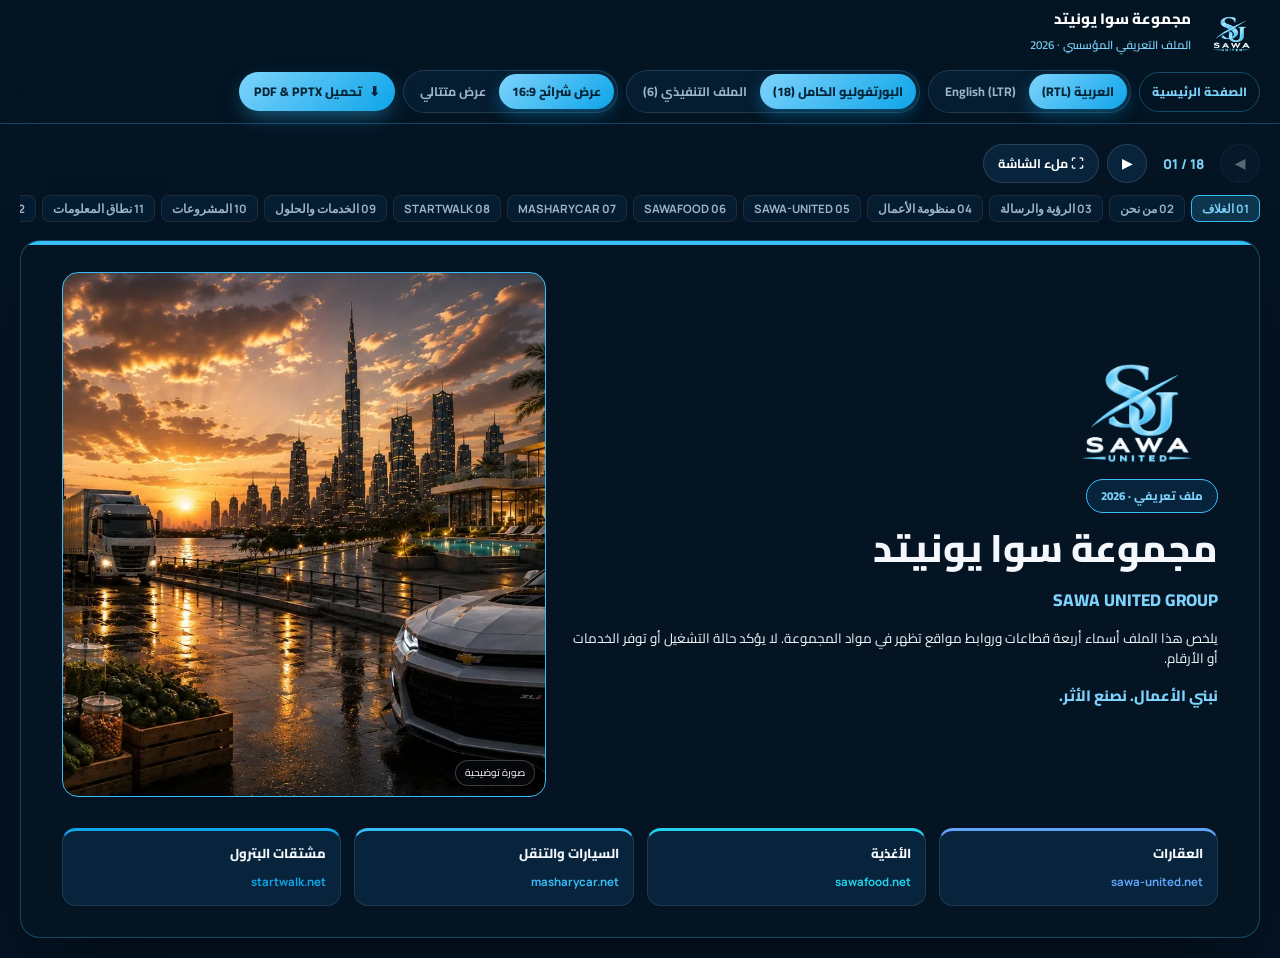
==== commit ae2bd13c: "Redesign: sky-blue and white brand palette - Rebuild the shared design tokens around sky blue (#38bd" ====
--- a/portfolio/index.html
+++ b/portfolio/index.html
@@ -17,28 +17,29 @@
 <meta property="og:url" content="https://sawaunited.net/portfolio/">
 <meta property="og:image" content="https://sawaunited.net/assets/sawa-header-logo.webp">
 <meta name="twitter:card" content="summary_large_image">
+<meta name="theme-color" content="#041423">
 <link rel="icon" href="assets/logo-transparent.png">
 <link rel="stylesheet" href="../css/design-system.css">
 <style>
 :root {
-  --obsidian: #07090E;
-  --obsidian2: #0D131D;
-  --obsidian-card: #121A27;
-  --obsidian-line: rgba(255,255,255,0.10);
-  --ivory: #F7F5F0;
-  --ivory2: #EFECE4;
+  --obsidian: #041423;
+  --obsidian2: #061C30;
+  --obsidian-card: #08243C;
+  --obsidian-line: rgba(186,230,253,0.14);
+  --ivory: #F5FAFF;
+  --ivory2: #EAF6FE;
   --ivory-card: #FFFFFF;
-  --ivory-line: rgba(11,16,24,0.11);
-  --gold: #D4A033;
-  --gold-bright: #E3B85A;
-  --gold-deep: #9E7215;
-  --silver: #E8EEF5;
-  --muted-dark: #94A3B8;
-  --muted-light: #526071;
-  --estate: #D4A033;
-  --food: #22A45D;
-  --car: #F26B3A;
-  --oil: #2F7BEA;
+  --ivory-line: rgba(7,54,88,0.12);
+  --gold: #38BDF8;
+  --gold-bright: #7DD3FC;
+  --gold-deep: #0369A1;
+  --silver: #E6F2FA;
+  --muted-dark: #9DB6CC;
+  --muted-light: #4E6B82;
+  --estate: #60A5FA;
+  --food: #22D3EE;
+  --car: #38BDF8;
+  --oil: #0EA5E9;
   --font-head: 'Cairo', system-ui, sans-serif;
   --font-body: 'Cairo', system-ui, sans-serif;
 }
@@ -48,8 +49,8 @@
 }
 * { box-sizing: border-box; margin: 0; padding: 0; }
 body {
-  background: #05070B;
-  color: #F4F7FB;
+  background: #041423;
+  color: #F5FAFF;
   font-family: var(--font-body);
   min-height: 100vh;
   overflow-x: hidden;
@@ -59,9 +60,9 @@
 /* Top Command Bar */
 .topbar {
   position: sticky; top: 0; z-index: 100;
-  background: rgba(7, 9, 14, 0.90);
+  background: rgba(4, 20, 35, 0.92);
   backdrop-filter: blur(18px);
-  border-bottom: 1px solid rgba(212, 160, 51, 0.28);
+  border-bottom: 1px solid rgba(56, 189, 248, 0.30);
   padding: 10px 20px;
 }
 .topbar-inner {
@@ -74,28 +75,28 @@
 .brand-txt span { font-size: 11.5px; color: var(--gold-bright); font-weight: 600; }
 
 .controls { display: flex; align-items: center; gap: 8px; flex-wrap: wrap; }
-.home-link { display: inline-flex; align-items: center; min-height: 40px; padding: 6px 12px; border: 1px solid rgba(212,160,51,.32); border-radius: 999px; color: var(--gold-bright); font-size: 12px; font-weight: 800; white-space: nowrap; }
-.home-link:hover { background: rgba(212,160,51,.1); }
+.home-link { display: inline-flex; align-items: center; min-height: 40px; padding: 6px 12px; border: 1px solid rgba(56,189,248,.32); border-radius: 999px; color: var(--gold-bright); font-size: 12px; font-weight: 800; white-space: nowrap; }
+.home-link:hover { background: rgba(56,189,248,.1); }
 .pill-group {
-  display: inline-flex; background: #101622; border: 1px solid rgba(255,255,255,0.10);
+  display: inline-flex; background: #061C30; border: 1px solid rgba(186,230,253,0.14);
   border-radius: 999px; padding: 3px;
 }
 .pill-group button {
   padding: 6px 13px; border-radius: 999px; font-size: 12.5px; font-weight: 700; color: var(--muted-dark); transition: .2s;
 }
-.pill-group button.active { background: var(--gold); color: #07090E; font-weight: 800; }
+.pill-group button.active { background: linear-gradient(135deg, #7DD3FC, #0EA5E9); color: #052539; font-weight: 800; box-shadow: 0 6px 16px rgba(14,165,233,.35); }
 .dl-btn {
   display: inline-flex; align-items: center; gap: 7px;
-  background: linear-gradient(135deg, #E3B85A, #C58F24);
-  color: #07090E; font-weight: 800; font-size: 12.5px;
+  background: linear-gradient(135deg, #7DD3FC, #0EA5E9);
+  color: #052539; font-weight: 800; font-size: 12.5px;
   padding: 8px 15px; border-radius: 999px;
-  box-shadow: 0 8px 22px -6px rgba(212,160,51,0.55);
+  box-shadow: 0 8px 22px -6px rgba(56,189,248,0.55);
 }
 .dl-btn:hover { filter: brightness(1.06); }
 
 /* Downloads Modal / Bar */
 .dl-drawer {
-  display: none; background: #0D131E; border-bottom: 1px solid rgba(212,160,51,0.3);
+  display: none; background: #061C30; border-bottom: 1px solid rgba(56,189,248,0.30);
   padding: 16px 20px;
 }
 .dl-drawer.open { display: block; }
@@ -106,7 +107,7 @@
 }
 .dl-card {
   display: flex; align-items: center; justify-content: space-between; gap: 10px;
-  background: #131C2B; border: 1px solid rgba(255,255,255,0.09); border-radius: 12px;
+  background: #0B2E4A; border: 1px solid rgba(255,255,255,0.09); border-radius: 12px;
   padding: 11px 14px; transition: .2s;
 }
 .dl-card:hover { border-color: var(--gold); transform: translateY(-1px); }
@@ -114,10 +115,10 @@
 .dl-card small { font-size: 11.5px; color: var(--muted-dark); }
 .dl-badge {
   font-family: 'Manrope', sans-serif; font-size: 11px; font-weight: 800;
-  padding: 4px 9px; border-radius: 6px; background: rgba(212,160,51,0.18); color: var(--gold-bright);
+  padding: 4px 9px; border-radius: 6px; background: rgba(56,189,248,0.18); color: var(--gold-bright);
   flex-shrink: 0;
 }
-.dl-badge.pptx { background: rgba(242,107,58,0.2); color: #FF8E66; }
+.dl-badge.pptx { background: rgba(34,211,238,0.2); color: #7DD3FC; }
 
 /* Stage Container */
 .workspace { max-width: 1480px; margin: 0 auto; padding: 20px; }
@@ -127,7 +128,7 @@
 }
 .nav-btns { display: flex; align-items: center; gap: 8px; }
 .nav-btn {
-  background: #121A27; border: 1px solid rgba(255,255,255,0.12);
+  background: #08243C; border: 1px solid rgba(255,255,255,0.12);
   color: #fff; padding: 7px 14px; border-radius: 999px; font-size: 12.5px; font-weight: 700;
 }
 .nav-btn:hover:not(:disabled) { border-color: var(--gold); color: var(--gold-bright); }
@@ -139,10 +140,10 @@
   scrollbar-width: thin;
 }
 .thumb-dot {
-  padding: 5px 10px; border-radius: 8px; background: #101622; border: 1px solid rgba(255,255,255,0.08);
+  padding: 5px 10px; border-radius: 8px; background: #061C30; border: 1px solid rgba(255,255,255,0.08);
   font-family: 'Manrope', sans-serif; font-size: 11.5px; font-weight: 700; color: var(--muted-dark); white-space: nowrap;
 }
-.thumb-dot.active { background: rgba(212,160,51,0.2); border-color: var(--gold); color: var(--gold-bright); }
+.thumb-dot.active { background: rgba(56,189,248,0.2); border-color: var(--gold); color: var(--gold-bright); }
 
 /* Slide Canvas (16:9 on Desktop, Fluid on Mobile) */
 .slides-wrap.mode-stage .slide-frame { display: none; }
@@ -153,8 +154,8 @@
 .slide-frame {
   position: relative; width: 100%; aspect-ratio: 16 / 9;
   border-radius: 20px; overflow: hidden;
-  border: 1px solid rgba(212,160,51,0.28);
-  box-shadow: 0 32px 80px -24px rgba(0,0,0,0.85);
+  border: 1px solid rgba(56,189,248,0.30);
+  box-shadow: 0 32px 80px -24px rgba(0,6,14,0.85);
   flex-direction: column; justify-content: space-between;
   padding: clamp(18px, 2.4vw, 36px) clamp(20px, 3.2vw, 48px);
 }
@@ -162,7 +163,7 @@
   content: ""; position: absolute; top: 0; left: 0; right: 0; height: 4px; background: var(--gold);
 }
 .slide-frame.dark { background: var(--obsidian); color: #F4F7FB; }
-.slide-frame.light { background: var(--ivory); color: #0B1018; border-color: rgba(169,122,18,0.35); }
+.slide-frame.light { background: var(--ivory); color: #062134; border-color: rgba(169,122,18,0.35); }
 
 .s-hdr, .s-ftr {
   display: flex; align-items: center; justify-content: space-between; gap: 12px;
@@ -174,7 +175,7 @@
 .s-hdr-lbl { font-size: 11.5px; font-weight: 800; color: var(--gold-bright); letter-spacing: 0.03em; }
 .slide-frame.light .s-hdr-lbl { color: var(--gold-deep); }
 .mini-chip {
-  background: #080B11; border: 1px solid rgba(212,160,51,0.45); border-radius: 9px;
+  background: #03101D; border: 1px solid rgba(56,189,248,0.45); border-radius: 9px;
   padding: 4px 12px; display: inline-flex; align-items: center;
 }
 .mini-chip img { height: 24px; width: auto; }
@@ -202,14 +203,14 @@
   background: var(--obsidian-card); border: 1px solid var(--obsidian-line);
 }
 .slide-frame.light .card { background: var(--ivory-card); border-color: var(--ivory-line); }
-.card.dashed { border-style: dashed; border-color: var(--gold); background: rgba(212,160,51,0.05); }
+.card.dashed { border-style: dashed; border-color: var(--gold); background: rgba(56,189,248,0.05); }
 
 .photo-card {
   position: relative; border-radius: 16px; overflow: hidden; border: 1px solid var(--gold);
   background-size: cover; background-position: center; min-height: 180px;
 }
 .visual-note { position:absolute; inset-inline-start:10px; inset-block-end:10px; z-index:1; max-width:calc(100% - 20px); padding:5px 9px; border:1px solid rgba(255,255,255,.22); border-radius:999px; color:#fff; background:rgba(7,9,14,.78); font-size:10px; line-height:1.4; backdrop-filter:blur(8px); }
-.profile-diagram { position:relative; min-height:270px; display:grid; place-content:center; gap:14px; padding:24px; border:1px solid var(--gold); border-radius:16px; background:radial-gradient(ellipse at center,rgba(212,160,51,.12),transparent 70%),var(--obsidian-card); }
+.profile-diagram { position:relative; min-height:270px; display:grid; place-content:center; gap:14px; padding:24px; border:1px solid var(--gold); border-radius:16px; background:radial-gradient(ellipse at center,rgba(56,189,248,.12),transparent 70%),var(--obsidian-card); }
 .profile-diagram > strong { text-align:center; color:var(--gold-bright); font-size:15px; }
 .profile-diagram-grid { display:grid; grid-template-columns:1fr 1fr; gap:9px; }
 .profile-diagram-grid span { display:grid; place-items:center; min-height:58px; padding:8px; border:1px solid var(--obsidian-line); border-radius:10px; color:var(--silver); background:var(--obsidian); font-size:11px; text-align:center; }
@@ -237,7 +238,7 @@
 </style>
 </head>
 <body class="portfolio-page">
-<a class="skip-link" id="skipLink" href="#slidesContainer" style="position:fixed;top:12px;inset-inline-start:12px;z-index:300;transform:translateY(-180%);padding:10px 16px;border-radius:8px;background:#D4A033;color:#071018;font-weight:800;">تجاوز إلى المحتوى</a>
+<a class="skip-link" id="skipLink" href="#slidesContainer" style="position:fixed;top:12px;inset-inline-start:12px;z-index:300;transform:translateY(-180%);padding:10px 16px;border-radius:8px;background:#7DD3FC;color:#052539;font-weight:800;">تجاوز إلى المحتوى</a>
 
 <header class="topbar">
   <div class="topbar-inner">
@@ -320,11 +321,11 @@
   <div class="slides-wrap mode-stage" id="slidesContainer"></div>
 </main>
 
-<style>.portfolio-page .skip-link:focus{transform:translateY(0)}.portfolio-page :focus-visible{outline:3px solid #E3B85A;outline-offset:3px}.portfolio-page .pill-group button:focus-visible,.portfolio-page .nav-btn:focus-visible,.portfolio-page .thumb-dot:focus-visible{position:relative;z-index:1}</style>
+<style>.portfolio-page .skip-link:focus{transform:translateY(0)}.portfolio-page :focus-visible{outline:3px solid #7DD3FC;outline-offset:3px}.portfolio-page .pill-group button:focus-visible,.portfolio-page .nav-btn:focus-visible,.portfolio-page .thumb-dot:focus-visible{position:relative;z-index:1}</style>
 <script>
 const DATA = {"ar": {"rtl": true, "group_name": "مجموعة سوا يونيتد", "group_en": "SAWA UNITED GROUP", "doc_label_full": "الملف التعريفي المؤسسي · 2026", "doc_label_exec": "ملخص تعريفي · 2026", "tagline": "نبني الأعمال. نصنع الأثر.", "sub_tagline": "أربعة قطاعات وروابط مواقعها المدرجة", "footer_left": "sawaunited.net", "footer_right": "مجموعة سوا يونيتد — ملف تعريفي", "s01": {"eyebrow": "ملف تعريفي · 2026", "title": "مجموعة سوا يونيتد", "subtitle": "SAWA UNITED GROUP", "lead": "يلخص هذا الملف أسماء أربعة قطاعات وروابط مواقع تظهر في مواد المجموعة. لا يؤكد حالة التشغيل أو توفر الخدمات أو الأرقام.", "sectors_bar": [["العقارات", "sawa-united.net", "estate"], ["الأغذية", "sawafood.net", "food"], ["السيارات والتنقل", "masharycar.net", "car"], ["مشتقات البترول", "startwalk.net", "oil"]]}, "s02": {"num": "02", "kicker": "نطاق المعلومات · ABOUT THIS PROFILE", "title": "ما الذي يعرضه هذا الملف؟", "p1": "يعرض الموقع الرئيسي أربعة أسماء لقطاعات أعمال وأربعة روابط لمواقع قطاعية.", "p2": "تقتصر الأرقام أدناه على عناصر الموقع نفسه. لا يتضمن هذا الملف مؤشرات تشغيلية أو بيانات شراكات تم التحقق منها بصورة مستقلة.", "quote": "راجع الموقع المرتبط للتأكد من التفاصيل الحالية.", "kpis": [["4", "قطاعات مدرجة"], ["4", "مواقع قطاعية مدرجة"], ["3", "لغات للواجهة الرئيسية"], ["1", "موقع رئيسي للمجموعة"], ["—", "مؤشرات تشغيلية غير موثقة هنا"]], "note": "لم تُتحقق بصورة مستقلة من الشراكات أو الاعتمادات أو الأرقام التشغيلية أو نطاق العمل الجغرافي."}, "s03": {"num": "03", "kicker": "حدود الملف · INFORMATION SCOPE", "title": "نطاق المعلومات وكيفية التحقق منها", "vision_t": "المعلومات المعروضة", "vision_p": "أسماء القطاعات وروابط المواقع كما تظهر في ملفات الموقع.", "mission_t": "ما لم يتم التحقق منه", "mission_p": "الملكية القانونية، والعمليات، والخدمات الحالية، والأرقام، والشراكات، والاعتمادات.", "objectives_t": "قبل الاعتماد على أي معلومة", "objectives": [["01 · راجع الموقع", "افتح الموقع القطاعي المدرج للمعلومات الحالية."], ["02 · اطلب التأكيد", "تحقق من توفر الخدمات والشروط مباشرة مع الجهة المعنية."], ["03 · راجع الوثائق", "اطلب مستندات داعمة عند التحقق من التسجيل أو الاعتماد أو الشراكة."]], "values": [["الأرقام", "لا تُعرض مؤشرات تشغيلية غير موثقة."], ["العلاقات", "لا تُعرض شراكات أو اعتمادات على أنها مثبتة."], ["الصور", "الصور القطاعية توضيحية وليست دليلاً على مشروعات فعلية."], ["التفاصيل الحالية", "يرجى تأكيدها مباشرة مع الموقع القطاعي المعني."]]}, "s04": {"num": "04", "kicker": "منظومة المواقع · LISTED WEBSITES", "title": "أربعة قطاعات وروابط مواقعها المدرجة", "sub": "المواقع التالية ترد ضمن مواد المجموعة. إدراجها هنا لا يؤكد الملكية القانونية أو التشغيل الحالي.", "hub_title": "SAWA UNITED GROUP", "hub_sub": "موقع المجموعة · أسماء القطاعات · روابط المواقع المدرجة", "sectors": [["01", "العقارات", "قطاع العقارات", "sawa-united.net", "estate", "الموقع مدرج ضمن مواد المجموعة تحت اسم قطاع العقارات."], ["02", "الأغذية", "قطاع الأغذية", "sawafood.net", "food", "الموقع مدرج ضمن مواد المجموعة تحت اسم قطاع الأغذية."], ["03", "السيارات والتنقل", "قطاع السيارات", "masharycar.net", "car", "الموقع مدرج ضمن مواد المجموعة تحت اسم قطاع السيارات والتنقل."], ["04", "مشتقات البترول", "قطاع البترول", "startwalk.net", "oil", "الموقع مدرج ضمن مواد المجموعة تحت اسم مشتقات البترول."]], "synergy": "يعرض هذا المخطط الروابط الأربع فقط، ولا يمثل دليلاً على تكامل تشغيلي أو علاقة قانونية بين الكيانات."}, "s05": {"num": "05", "kicker": "القطاع 01 · العقارات", "title": "قطاع العقارات — SAWA UNITED", "domain": "sawa-united.net", "accent": "estate", "photo": "sector-realestate.webp", "slogan": "معلومات القطاع في الموقع المرتبط", "about": "تدرج مواد المجموعة sawa-united.net ضمن قطاع العقارات. راجع الموقع مباشرة للمعلومات الحالية؛ لا يؤكد هذا الملف قوائم أو عروضاً أو نطاق تشغيل.", "services": ["راجع الموقع القطاعي للمعلومات الحالية.", "تحقق مباشرة من توفر أي خدمة.", "اطلب الشروط الحالية قبل اتخاذ القرار.", "تحقق من الوثائق القانونية أو التنظيمية ذات الصلة.", "الصور المعروضة توضيحية وليست صور مشروعات موثقة."], "value_t": "ملاحظة تحقق", "value": "لا يتضمن هذا الملف تحققاً مستقلاً من الخدمات الحالية أو الأرقام التشغيلية أو الحالة التنظيمية.", "highlights": [["الموقع المدرج", "sawa-united.net"], ["البيانات التشغيلية", "غير متحققة هنا"], ["الصور", "توضيحية فقط"]]}, "s06": {"num": "06", "kicker": "القطاع 02 · الأغذية", "title": "قطاع الأغذية — SAWA UNITED", "domain": "sawafood.net", "accent": "food", "photo": "sector-food.webp", "slogan": "معلومات القطاع في الموقع المرتبط", "about": "تدرج مواد المجموعة sawafood.net ضمن قطاع الأغذية. راجع الموقع مباشرة للمعلومات الحالية؛ لا يؤكد هذا الملف قوائم أو عروضاً أو نطاق تشغيل.", "services": ["راجع الموقع القطاعي للمعلومات الحالية.", "تحقق مباشرة من توفر أي خدمة.", "اطلب الشروط الحالية قبل اتخاذ القرار.", "تحقق من الوثائق القانونية أو التنظيمية ذات الصلة.", "الصور المعروضة توضيحية وليست صور مشروعات موثقة."], "value_t": "ملاحظة تحقق", "value": "لا يتضمن هذا الملف تحققاً مستقلاً من الخدمات الحالية أو الأرقام التشغيلية أو الحالة التنظيمية.", "highlights": [["الموقع المدرج", "sawafood.net"], ["البيانات التشغيلية", "غير متحققة هنا"], ["الصور", "توضيحية فقط"]]}, "s07": {"num": "07", "kicker": "القطاع 03 · السيارات والتنقل", "title": "قطاع السيارات والتنقل — SAWA UNITED", "domain": "masharycar.net", "accent": "car", "photo": "sector-automotive.webp", "slogan": "معلومات القطاع في الموقع المرتبط", "about": "تدرج مواد المجموعة masharycar.net ضمن قطاع السيارات والتنقل. راجع الموقع مباشرة للمعلومات الحالية؛ لا يؤكد هذا الملف قوائم أو عروضاً أو نطاق تشغيل.", "services": ["راجع الموقع القطاعي للمعلومات الحالية.", "تحقق مباشرة من توفر أي خدمة.", "اطلب الشروط الحالية قبل اتخاذ القرار.", "تحقق من الوثائق القانونية أو التنظيمية ذات الصلة.", "الصور المعروضة توضيحية وليست صور مشروعات موثقة."], "value_t": "ملاحظة تحقق", "value": "لا يتضمن هذا الملف تحققاً مستقلاً من الخدمات الحالية أو الأرقام التشغيلية أو الحالة التنظيمية.", "highlights": [["الموقع المدرج", "masharycar.net"], ["البيانات التشغيلية", "غير متحققة هنا"], ["الصور", "توضيحية فقط"]]}, "s08": {"num": "08", "kicker": "القطاع 04 · مشتقات البترول", "title": "قطاع مشتقات البترول والخدمات الصناعية — SAWA UNITED", "domain": "startwalk.net", "accent": "oil", "photo": "sector-petroleum.webp", "slogan": "معلومات القطاع في الموقع المرتبط", "about": "تدرج مواد المجموعة startwalk.net ضمن قطاع مشتقات البترول والخدمات الصناعية. راجع الموقع مباشرة للمعلومات الحالية؛ لا يؤكد هذا الملف قوائم أو عروضاً أو نطاق تشغيل.", "services": ["راجع الموقع القطاعي للمعلومات الحالية.", "تحقق مباشرة من توفر أي خدمة.", "اطلب الشروط الحالية قبل اتخاذ القرار.", "تحقق من الوثائق القانونية أو التنظيمية ذات الصلة.", "الصور المعروضة توضيحية وليست صور مشروعات موثقة."], "value_t": "ملاحظة تحقق", "value": "لا يتضمن هذا الملف تحققاً مستقلاً من الخدمات الحالية أو الأرقام التشغيلية أو الحالة التنظيمية.", "highlights": [["الموقع المدرج", "startwalk.net"], ["البيانات التشغيلية", "غير متحققة هنا"], ["الصور", "توضيحية فقط"]]}, "s09": {"num": "09", "kicker": "معلومات القطاعات · SECTOR INFORMATION", "title": "المواقع القطاعية المدرجة", "sub": "استخدم الروابط أدناه للتحقق من المعلومات الحالية. لا يثبت هذا العرض توفر خدمة أو منتج.", "cols": [["العقارات", "estate", ["رابط الموقع مدرج.", "راجع الموقع للتفاصيل الحالية.", "تحقق مباشرة من أي عرض."], "sawa-united.net"], ["الأغذية", "food", ["رابط الموقع مدرج.", "راجع الموقع للتفاصيل الحالية.", "تحقق مباشرة من أي عرض."], "sawafood.net"], ["السيارات والتنقل", "car", ["رابط الموقع مدرج.", "راجع الموقع للتفاصيل الحالية.", "تحقق مباشرة من أي عرض."], "masharycar.net"], ["مشتقات البترول", "oil", ["رابط الموقع مدرج.", "راجع الموقع للتفاصيل الحالية.", "تحقق مباشرة من أي عرض."], "startwalk.net"]]}, "s10": {"num": "10", "kicker": "مواقع القطاعات · BUSINESS PLATFORMS", "title": "المواقع القطاعية المدرجة في مواد المجموعة", "sub": "يعرض هذا القسم الروابط فقط، ولا يقدم دراسات حالة أو مشروعات موثقة.", "ventures": [["العقارات", "sawa-united.net", "estate", "رابط مدرج؛ لا تُعرض هنا حالات أو وحدات بعينها."], ["الأغذية", "sawafood.net", "food", "رابط مدرج؛ لا تُعرض هنا أرقام توريد أو شراكات."], ["السيارات والتنقل", "masharycar.net", "car", "رابط مدرج؛ لا تُعرض هنا أرقام أسطول أو مواقع تشغيل."], ["مشتقات البترول", "startwalk.net", "oil", "رابط مدرج؛ لا تُعرض هنا أرقام أو اعتمادات تنظيمية."]]}, "s11": {"num": "11", "kicker": "جرد المحتوى · CONTENT INVENTORY", "title": "محتوى وصفي، وليس مقياساً تشغيلياً", "sub": "المقاييس هنا تصف عناصر الموقع فقط؛ لا تتوفر أرقام تشغيلية مستقلة التحقق.", "bars": [["أسماء قطاعات مدرجة", "4", 1.0, "estate"], ["روابط مواقع قطاعية", "4", 1.0, "food"], ["لغات الواجهة الرئيسية", "3", 0.75, "car"], ["مؤشرات تشغيلية", "غير متحقق", 0.0, "oil"], ["قوائم شركاء أو عملاء", "غير متحقق", 0.0, "food"], ["اعتمادات أو تسجيلات", "غير متحقق", 0.0, "estate"]], "caps": [["محتوى الموقع", "أربعة أسماء قطاعات وروابطها مدرجة."], ["اللغات", "تدعم الواجهة الرئيسية العربية والإنجليزية والفرنسية."], ["التشغيل", "لا تُعرض هنا أرقام أو تفاصيل تشغيل تم التحقق منها مستقلاً."]]}, "s12": {"num": "12", "kicker": "خطوات التحقق · VERIFICATION CHECKLIST", "title": "تحقق من التفاصيل قبل الاعتماد عليها", "sub": "إرشادات للقارئ، وليست وصفاً لإجراء تشغيلي داخل الشركة.", "steps": [["01", "افتح الموقع المدرج", "ابدأ من الرابط المرتبط بالقطاع."], ["02", "راجع المعلومات الحالية", "تحقق من وصف الخدمة وتفاصيلها على الموقع."], ["03", "اسأل عن التوفر", "تأكد مباشرة من التوفر والشروط قبل أي التزام."], ["04", "اطلب الوثائق", "اطلب ما يدعم أي ادعاء قانوني أو تنظيمي."], ["05", "تحقق من الصور", "الصور هنا توضيحية ولا تثبت وجود مشروع بعينه."]], "bottom_note": "لا تعتمد على أرقام أو ادعاءات شراكة أو اعتماد دون مستندات داعمة."}, "s13": {"num": "13", "kicker": "ملاحظات الإفصاح · DISCLOSURE NOTES", "title": "حدود المعلومات المعروضة", "sub": "يوضح هذا القسم المجالات التي لا يدعي الملف التحقق منها.", "pillars": [["01", "الأرقام التشغيلية", "لا توجد مؤشرات أداء مستقلة التحقق في هذا الملف."], ["02", "النطاق الجغرافي", "روابط المواقع لا تثبت مواقع تشغيل أو نطاق خدمة."], ["03", "الشراكات", "لا توجد قائمة شركاء أو عملاء مدعومة بوثائق هنا."], ["04", "الاعتمادات", "لا تُعرض تسجيلات أو شهادات دون مستند تحقق."], ["05", "المشروعات", "الصور القطاعية توضيحية ولا تمثل دراسات حالة موثقة."]]}, "s14": {"num": "14", "kicker": "الشركاء والعملاء والاعتمادات · بحاجة إلى تحقق", "title": "لا تُعرض شراكات أو اعتمادات غير مثبتة", "sub": "لم تتوفر في ملفات المستودع مستندات مستقلة تثبت قوائم العملاء أو الشركاء أو التسجيلات والاعتمادات.", "verified_badges": [["الشركاء والعملاء", "لا توجد قائمة موثقة هنا", "لا تتوفر مستندات مستقلة لإثبات العلاقات التجارية."], ["التسجيلات", "غير مثبتة في هذا الملف", "لم تُرفق وثائق تسجيل أو اعتماد للتحقق منها."], ["الأرقام التجارية", "غير متحققة مستقلاً", "لا تُعرض أرقام عملاء أو توريد أو أداء على أنها حقائق."]], "slots_title": "مساحات فارغة — لا تُضف شعارات دون إذن", "slots": ["[شعار شريك مصرح به فقط]", "[شعار عميل بموافقة مكتوبة]", "[مستند اعتماد عند توفره]", "[لا تُدرج علاقة غير موثقة]", "[تحقق من الحقوق قبل النشر]", "[تحديث بعد مراجعة المستندات]"]}, "s15": {"num": "15", "kicker": "المواقع الإلكترونية المدرجة · LISTED WEBSITES", "title": "روابط منصات الأعمال، لا خريطة تشغيل", "sub": "يعرض هذا القسم أسماء المواقع الواردة في مواد المجموعة؛ ولا يحدد بلداناً أو مواقع عمليات.", "websites": [["العقارات", "01", "sawa-united.net"], ["الأغذية", "02", "sawafood.net"], ["السيارات والتنقل", "03", "masharycar.net"], ["مشتقات البترول", "04", "startwalk.net"]]}, "s16": {"num": "16", "kicker": "استفسارات الأعمال · BUSINESS INQUIRIES", "title": "استخدم الموقع المناسب للتحقق من التفاصيل", "sub": "هذه روابط استكشافية فقط؛ لا تمثل عرضاً تجارياً أو اتفاقية أو شراكة قائمة.", "tracks": [["01", "استفسار عن العقارات", "estate", "راجع الموقع المدرج للتحقق من المعلومات والشروط الحالية."], ["02", "استفسار عن الأغذية", "food", "راجع الموقع المدرج للتحقق من المعلومات والشروط الحالية."], ["03", "استفسار عن السيارات", "car", "راجع الموقع المدرج للتحقق من المعلومات والشروط الحالية."], ["04", "استفسار عن مشتقات البترول", "oil", "راجع الموقع المدرج للتحقق من المعلومات والشروط الحالية."]]}, "s17": {"num": "17", "kicker": "مراجعة المعلومات · INFORMATION REVIEW", "title": "ما الذي يحتاج إلى تحقق مستقل؟", "sub": "لا تُعرض المعلومات التالية كحقائق مثبتة في هذا الملف.", "standards": [["الأرقام التشغيلية", "تُطلب بيانات مؤرخة ومستندات داعمة قبل نشر أي رقم."], ["الشراكات والعملاء", "لا تُدرج أسماء أو شعارات دون تفويض ووثائق داعمة."], ["التسجيلات والاعتمادات", "لا يتضمن المستودع مستندات تحقق لهذه الادعاءات."], ["الصور والمشروعات", "الصور القطاعية توضيحية؛ ولا تثبت مشروعاً أو أصلاً بعينه."]], "cert_placeholder_t": "الشهادات والتسجيلات", "cert_placeholder_p": "لا توجد وثائق اعتماد أو تسجيل مرفقة للتحقق منها في هذا المستودع."}, "s18": {"num": "18", "kicker": "المواقع وقنوات التواصل · CONTACT", "title": "روابط المواقع وقنوات التواصل المدرجة", "lead": "استخدم الروابط المدرجة للتحقق من المعلومات الحالية. يظهر رقم التواصل التالي في ملفات الموقع؛ تحقق منه قبل استخدامه.", "contacts": [["موقع المجموعة", "https://sawaunited.net"], ["العقارات", "https://sawa-united.net"], ["الأغذية", "https://sawafood.net"], ["السيارات والتنقل", "https://masharycar.net"], ["مشتقات البترول", "https://startwalk.net"], ["رقم مدرج في ملفات الموقع؛ تحقق قبل الاستخدام", "+20 101 122 5592"], ["قائمة الشركاء والعملاء", "غير مرفقة للتحقق"], ["العنوان والبريد المؤسسي", "غير موثقين هنا"], ["ملاحظة", "تحقق من جميع التفاصيل مباشرة قبل الاعتماد عليها."]], "closing_motto": "SAWA UNITED GROUP — نبني الأعمال. نصنع الأثر."}}, "en": {"rtl": false, "group_name": "SAWA UNITED GROUP", "group_en": "SAWA UNITED GROUP", "doc_label_full": "Corporate Profile · 2026", "doc_label_exec": "Profile Summary · 2026", "tagline": "Building businesses. Creating impact.", "sub_tagline": "Four sectors and their listed websites", "footer_left": "sawaunited.net", "footer_right": "SAWA UNITED GROUP — Corporate Profile", "s01": {"eyebrow": "GROUP PROFILE · 2026", "title": "SAWA UNITED GROUP", "subtitle": "SAWA UNITED GROUP", "lead": "This profile summarizes four sector names and website links listed in group materials. It does not verify operations, service availability or figures.", "sectors_bar": [["Real estate", "sawa-united.net", "estate"], ["Food", "sawafood.net", "food"], ["Automotive", "masharycar.net", "car"], ["Petroleum products", "startwalk.net", "oil"]]}, "s02": {"num": "02", "kicker": "ABOUT THIS PROFILE · SCOPE", "title": "What this profile includes", "p1": "The group homepage lists four business-sector names and links to four sector websites.", "p2": "The figures below describe website content only. This profile does not include independently verified operating metrics or partnership data.", "quote": "Visit the linked website to confirm current details.", "kpis": [["4", "Listed sectors"], ["4", "Listed sector websites"], ["3", "Homepage languages"], ["1", "Group homepage"], ["—", "No verified operating metrics here"]], "note": "Partnerships, credentials, operating figures and geographic footprint have not been independently verified for this profile."}, "s03": {"num": "03", "kicker": "INFORMATION SCOPE · LIMITS", "title": "Scope of information and verification", "vision_t": "Information shown", "vision_p": "Sector names and website links as listed in the site files.", "mission_t": "Not independently verified", "mission_p": "Legal ownership, operations, current services, figures, partnerships and credentials.", "objectives_t": "Before relying on a claim", "objectives": [["01 · Visit the site", "Open the listed sector website for current information."], ["02 · Request confirmation", "Confirm service availability and terms directly with the relevant business."], ["03 · Review evidence", "Request supporting documents for registration, credentials or partnership claims."]], "values": [["Figures", "No unverified operating metrics are presented."], ["Relationships", "Partnerships or credentials are not presented as verified."], ["Images", "Sector images are illustrative, not evidence of actual projects."], ["Current details", "Confirm them directly with the relevant sector website."]]}, "s04": {"num": "04", "kicker": "مواقع القطاعات · LISTED WEBSITES", "title": "Four sectors and their listed websites", "sub": "These websites are listed in group materials. Their inclusion here does not verify legal ownership or current operations.", "hub_title": "SAWA UNITED GROUP", "hub_sub": "Group website · sector names · listed website links", "sectors": [["01", "Real estate", "Real-estate sector", "sawa-united.net", "estate", "This website is listed in group materials under the real-estate sector."], ["02", "Food supplies", "Food sector", "sawafood.net", "food", "This website is listed in group materials under the food sector."], ["03", "Automotive mobility", "Automotive sector", "masharycar.net", "car", "This website is listed in group materials under the automotive-mobility sector."], ["04", "Petroleum products", "Petroleum sector", "startwalk.net", "oil", "This website is listed in group materials under petroleum products."]], "synergy": "This diagram lists four website links only; it does not establish operational integration or legal relationships among entities."}, "s05": {"num": "05", "kicker": "SECTOR 01 · REAL ESTATE", "title": "Real estate — SAWA UNITED", "domain": "sawa-united.net", "accent": "estate", "photo": "sector-realestate.webp", "slogan": "Sector information on the linked website", "about": "Group materials list sawa-united.net under Real estate. Visit the website for current information; this profile does not verify listings, offers or operating scope.", "services": ["See the sector website for current information.", "Confirm service availability directly.", "Request current terms before making a decision.", "Verify relevant legal or regulatory documentation.", "Images are illustrative and are not verified project photos."], "value_t": "Verification note", "value": "This profile does not independently verify current services, operating figures or regulatory status.", "highlights": [["Listed website", "sawa-united.net"], ["Operating data", "Not verified here"], ["Images", "Illustrative only"]]}, "s06": {"num": "06", "kicker": "SECTOR 02 · FOOD", "title": "Food supplies — SAWA UNITED", "domain": "sawafood.net", "accent": "food", "photo": "sector-food.webp", "slogan": "Sector information on the linked website", "about": "Group materials list sawafood.net under Food supplies. Visit the website for current information; this profile does not verify listings, offers or operating scope.", "services": ["See the sector website for current information.", "Confirm service availability directly.", "Request current terms before making a decision.", "Verify relevant legal or regulatory documentation.", "Images are illustrative and are not verified project photos."], "value_t": "Verification note", "value": "This profile does not independently verify current services, operating figures or regulatory status.", "highlights": [["Listed website", "sawafood.net"], ["Operating data", "Not verified here"], ["Images", "Illustrative only"]]}, "s07": {"num": "07", "kicker": "SECTOR 03 · AUTOMOTIVE", "title": "Automotive mobility — SAWA UNITED", "domain": "masharycar.net", "accent": "car", "photo": "sector-automotive.webp", "slogan": "Sector information on the linked website", "about": "Group materials list masharycar.net under Automotive mobility. Visit the website for current information; this profile does not verify listings, offers or operating scope.", "services": ["See the sector website for current information.", "Confirm service availability directly.", "Request current terms before making a decision.", "Verify relevant legal or regulatory documentation.", "Images are illustrative and are not verified project photos."], "value_t": "Verification note", "value": "This profile does not independently verify current services, operating figures or regulatory status.", "highlights": [["Listed website", "masharycar.net"], ["Operating data", "Not verified here"], ["Images", "Illustrative only"]]}, "s08": {"num": "08", "kicker": "SECTOR 04 · PETROLEUM", "title": "Petroleum products and industrial services — SAWA UNITED", "domain": "startwalk.net", "accent": "oil", "photo": "sector-petroleum.webp", "slogan": "Sector information on the linked website", "about": "Group materials list startwalk.net under Petroleum products and industrial services. Visit the website for current information; this profile does not verify listings, offers or operating scope.", "services": ["See the sector website for current information.", "Confirm service availability directly.", "Request current terms before making a decision.", "Verify relevant legal or regulatory documentation.", "Images are illustrative and are not verified project photos."], "value_t": "Verification note", "value": "This profile does not independently verify current services, operating figures or regulatory status.", "highlights": [["Listed website", "startwalk.net"], ["Operating data", "Not verified here"], ["Images", "Illustrative only"]]}, "s09": {"num": "09", "kicker": "SECTOR INFORMATION", "title": "Listed sector websites", "sub": "Use the links below to check current information. This profile does not confirm service or product availability.", "cols": [["Real estate", "estate", ["Website link is listed.", "Visit the website for current details.", "Confirm any offer directly."], "sawa-united.net"], ["Food supplies", "food", ["Website link is listed.", "Visit the website for current details.", "Confirm any offer directly."], "sawafood.net"], ["Automotive mobility", "car", ["Website link is listed.", "Visit the website for current details.", "Confirm any offer directly."], "masharycar.net"], ["Petroleum products", "oil", ["Website link is listed.", "Visit the website for current details.", "Confirm any offer directly."], "startwalk.net"]]}, "s10": {"num": "10", "kicker": "BUSINESS PLATFORMS", "title": "Sector websites listed in group materials", "sub": "This section lists links only; it does not present case studies or verified projects.", "ventures": [["Real estate", "sawa-united.net", "estate", "Listed link; no specific case studies or properties are presented."], ["Food supplies", "sawafood.net", "food", "Listed link; no supply figures or partnerships are presented."], ["Automotive mobility", "masharycar.net", "car", "Listed link; no fleet figures or operating locations are presented."], ["Petroleum products", "startwalk.net", "oil", "Listed link; no figures or regulatory credentials are presented."]]}, "s11": {"num": "11", "kicker": "CONTENT INVENTORY", "title": "Website inventory, not operational scale", "sub": "These counts describe website content only; no independently verified operating metrics are supplied.", "bars": [["Sector names listed", "4", 1.0, "estate"], ["Sector website links", "4", 1.0, "food"], ["Homepage language options", "3", 0.75, "car"], ["Operating metrics", "Not verified", 0.0, "oil"], ["Partner or client lists", "Not verified", 0.0, "food"], ["Credentials or registrations", "Not verified", 0.0, "estate"]], "caps": [["Website content", "Four sector names and links are listed."], ["Languages", "The main website interface supports Arabic, English and French."], ["Operations", "No independently verified operating figures or details are presented here."]]}, "s12": {"num": "12", "kicker": "VERIFICATION CHECKLIST", "title": "Confirm details before relying on them", "sub": "Reader guidance only; this is not a description of an internal company process.", "steps": [["01", "Open the listed website", "Start with the website linked to the sector."], ["02", "Review current information", "Check the service description and details on the website."], ["03", "Ask about availability", "Confirm availability and terms directly before making a commitment."], ["04", "Request documents", "Request evidence for legal or regulatory claims."], ["05", "Check image context", "Images here are illustrative and do not establish a specific project."]], "bottom_note": "Do not rely on figures, partnership or credential claims without supporting evidence."}, "s13": {"num": "13", "kicker": "DISCLOSURE NOTES", "title": "Limits of the information shown", "sub": "This section identifies areas that this profile does not claim to have verified.", "pillars": [["01", "Operating figures", "No independently verified performance metrics are included."], ["02", "Geographic footprint", "Website links do not establish operating locations or service areas."], ["03", "Partnerships", "No documented partner or client list is provided here."], ["04", "Credentials", "No registrations or certifications are asserted without evidence."], ["05", "Projects", "Sector images are illustrative and are not verified case studies."]]}, "s14": {"num": "14", "kicker": "PARTNERS, CLIENTS & CREDENTIALS · UNVERIFIED", "title": "No unverified partnerships or credentials are asserted", "sub": "The repository does not include independent evidence for client or partner lists, registrations or credentials.", "verified_badges": [["Partners and clients", "No verified list supplied", "No independent documents are available to substantiate business relationships."], ["Registrations", "Not substantiated here", "No registration or credential documents were provided for review."], ["Commercial metrics", "Not independently verified", "No customer, supply or performance figures are presented as facts."]], "slots_title": "Empty slots — add logos only with authorization", "slots": ["[Authorized partner logo only]", "[Client logo with written approval]", "[Credential document if supplied]", "[Do not add undocumented relationships]", "[Check usage rights before publishing]", "[Update only after document review]"]}, "s15": {"num": "15", "kicker": "LISTED WEBSITES", "title": "Business website links, not an operating footprint", "sub": "This section lists websites referenced in group materials; it does not identify countries or operating locations.", "websites": [["Real estate", "01", "sawa-united.net"], ["Food supplies", "02", "sawafood.net"], ["Automotive mobility", "03", "masharycar.net"], ["Petroleum products", "04", "startwalk.net"]]}, "s16": {"num": "16", "kicker": "BUSINESS INQUIRIES", "title": "Use the relevant website to confirm details", "sub": "These are exploratory links only; they do not represent a commercial offer, agreement or existing partnership.", "tracks": [["01", "Real-estate inquiry", "estate", "Visit the listed website to confirm current information and terms."], ["02", "Food-supply inquiry", "food", "Visit the listed website to confirm current information and terms."], ["03", "Automotive inquiry", "car", "Visit the listed website to confirm current information and terms."], ["04", "Petroleum-products inquiry", "oil", "Visit the listed website to confirm current information and terms."]]}, "s17": {"num": "17", "kicker": "INFORMATION REVIEW", "title": "What needs independent verification?", "sub": "The following items are not presented as verified facts in this profile.", "standards": [["Operating figures", "Request dated data and supporting evidence before publishing any figure."], ["Partners and clients", "Do not list names or logos without authorization and supporting evidence."], ["Registrations and credentials", "The repository contains no evidence documents for these claims."], ["Images and projects", "Sector images are illustrative; they do not prove a specific project or asset."]], "cert_placeholder_t": "Certifications and registrations", "cert_placeholder_p": "No credential or registration documents are included in this repository for verification."}, "s18": {"num": "18", "kicker": "WEBSITES & CONTACT", "title": "Listed websites and contact details", "lead": "Use the listed links to check current information. The phone number below appears in the site files; confirm it before use.", "contacts": [["Group website", "https://sawaunited.net"], ["Real estate", "https://sawa-united.net"], ["Food supplies", "https://sawafood.net"], ["Automotive mobility", "https://masharycar.net"], ["Petroleum products", "https://startwalk.net"], ["Phone listed in site files", "+20 101 122 5592"], ["Partner and client list", "Not supplied for verification"], ["Headquarters and group email", "Not documented here"], ["Note", "Confirm all details directly before relying on them."]], "closing_motto": "SAWA UNITED GROUP — Building businesses. Creating impact."}}};
 const COLORS = {
-  estate: "#D4A033", food: "#22A45D", car: "#F26B3A", oil: "#2F7BEA", gold: "#D4A033"
+  estate: "#60A5FA", food: "#22D3EE", car: "#38BDF8", oil: "#0EA5E9", gold: "#38BDF8"
 };
 
 let curLang = "ar";
@@ -499,7 +500,7 @@
           </div>
           <div class="g3">
             ${s3.objectives.map(([ot, op], i) => `
-              <div class="card" style="background:#0E1520;">
+              <div class="card" style="background:#08243C;">
                 <div style="width:32px; height:3px; background:${[COLORS.estate, COLORS.food, COLORS.oil][i]}; margin-bottom:7px;"></div>
                 <strong style="font-size:14px;">${esc(ot)}</strong>
                 <p style="font-size:12px; color:var(--muted-dark); margin-top:4px; line-height:1.45;">${esc(op)}</p>
@@ -509,7 +510,7 @@
           <div class="g4">
             ${s3.values.map(([vt, vp], i) => `
               <div class="card">
-                <span class="ltr" style="font-size:11px; font-weight:800; color:var(--gold-bright); background:#1C2638; border:1px solid var(--gold); padding:2px 8px; border-radius:6px;">0${i+1}</span>
+                <span class="ltr" style="font-size:11px; font-weight:800; color:var(--gold-bright); background:#0B2E4A; border:1px solid var(--gold); padding:2px 8px; border-radius:6px;">0${i+1}</span>
                 <div style="font-weight:800; color:var(--gold-bright); font-size:13.5px; margin-top:7px;">${esc(vt)}</div>
                 <p style="font-size:11.8px; color:var(--silver); margin-top:4px; line-height:1.45;">${esc(vp)}</p>
               </div>
@@ -612,7 +613,7 @@
                     ${items.map(x => `<div style="font-size:12.2px; color:var(--silver); line-height:1.45;"><span style="color:${COLORS[ak]};">● </span>${esc(x)}</div>`).join("")}
                   </div>
                 </div>
-                <div style="margin:10px; padding:8px; border-radius:9px; background:#0B1018; border:1px solid ${COLORS[ak]}; color:${COLORS[ak]}; font-size:11px; font-weight:700; text-align:center;">${esc(tg)}</div>
+                <div style="margin:10px; padding:8px; border-radius:9px; background:#062134; border:1px solid ${COLORS[ak]}; color:${COLORS[ak]}; font-size:11px; font-weight:700; text-align:center;">${esc(tg)}</div>
               </div>
             `).join("")}
           </div>
@@ -675,8 +676,8 @@
             <div class="card" style="border-color:var(--gold); display:flex; flex-direction:column; justify-content:space-between; gap:6px;">
               <strong style="color:var(--gold-bright); font-size:14.5px;">${rtl ? "قائمة تحقق للقارئ" : "Reader verification checklist"}</strong>
               ${s12.steps.map(([sn, st, sp]) => `
-                <div style="display:flex; gap:10px; align-items:center; background:#0C121C; padding:7px 10px; border-radius:10px; border:1px solid var(--obsidian-line);">
-                  <span class="badge" style="background:var(--gold); color:#080B10; padding:6px 9px;">${sn}</span>
+                <div style="display:flex; gap:10px; align-items:center; background:#061C30; padding:7px 10px; border-radius:10px; border:1px solid var(--obsidian-line);">
+                  <span class="badge" style="background:var(--gold); color:#03101D; padding:6px 9px;">${sn}</span>
                   <div><strong style="font-size:12.5px; display:block;">${esc(st)}</strong><span style="font-size:11px; color:var(--muted-dark);">${esc(sp)}</span></div>
                 </div>
               `).join("")}
@@ -729,7 +730,7 @@
           <div class="g3">
             ${s14.verified_badges.map(([bt, bm, bd], i) => `
               <div class="card" style="border-color:${[COLORS.oil, COLORS.food, COLORS.gold][i]};">
-                <span style="font-size:11px; font-weight:800; color:${[COLORS.oil, COLORS.food, "#E3B85A"][i]};">${esc(bt)}</span>
+                <span style="font-size:11px; font-weight:800; color:${[COLORS.oil, COLORS.food, "#7DD3FC"][i]};">${esc(bt)}</span>
                 <strong style="display:block; font-size:14px; margin:6px 0;">${esc(bm)}</strong>
                 <p style="font-size:11.8px; color:var(--silver); line-height:1.45;">${esc(bd)}</p>
               </div>
@@ -758,7 +759,7 @@
           <div style="display:flex; flex-direction:column; gap:6px; justify-content:space-between;">
             ${s15.websites.map(([cn, cd, cs]) => `
               <div class="card" style="padding:7px 12px; display:flex; align-items:center; gap:10px; border-color:${cd==='EXP'?COLORS.oil:'var(--obsidian-line)'};">
-                <span class="badge" style="background:${cd==='EXP'?COLORS.oil:'var(--gold)'}; color:${cd==='EXP'?'#fff':'#080A0F'}; min-width:40px; text-align:center;">${cd}</span>
+                <span class="badge" style="background:${cd==='EXP'?COLORS.oil:'var(--gold)'}; color:${cd==='EXP'?'#fff':'#03101D'}; min-width:40px; text-align:center;">${cd}</span>
                 <div><strong style="font-size:12.5px; display:block;">${esc(cn)}</strong><span style="font-size:11px; color:var(--muted-dark);">${esc(cs)}</span></div>
               </div>
             `).join("")}
@@ -821,7 +822,7 @@
             </div>
           `).join("")}
         </div>
-        <div class="card" style="background:#161F30; border-color:var(--gold); text-align:center; font-weight:800; color:var(--gold-bright); font-size:13.2px;">
+        <div class="card" style="background:#0B2E4A; border-color:var(--gold); text-align:center; font-weight:800; color:var(--gold-bright); font-size:13.2px;">
           ${rtl ? "للمعلومات الحالية، راجع الموقع المدرج للقطاع المعني. إدراج الروابط لا يؤكد توفر خدمة أو يمثل عرضاً تجارياً." : "For current information, visit the relevant listed sector website. Listing these links does not confirm service availability or constitute a commercial offer."}
         </div>
       </div>
--- a/css/design-system.css
+++ b/css/design-system.css
@@ -34,44 +34,62 @@
 }
 
 :root {
-  --su-bg: #07090e;
-  --su-bg-raised: #0c1016;
-  --su-surface: #111720;
-  --su-surface-raised: #171e28;
-  --su-text: #f4f2ed;
-  --su-muted: #a4adb8;
-  --su-muted-strong: #c2c8cf;
-  --su-line: rgb(255 255 255 / 8%);
-  --su-line-strong: rgb(255 255 255 / 15%);
-  --su-gold: #d4a64b;
-  --su-gold-bright: #f0cf7b;
-  --su-gold-soft: rgb(212 166 75 / 14%);
-  --su-blue: #7698c4;
-  --su-focus: #f0cf7b;
+  /* ---- Sky-blue + white brand palette ---------------------------------
+     Legacy token names (--su-gold*) are preserved because hundreds of
+     rules reference them; they now carry the sky-blue accent.          */
+  --su-sky-50: #f2fafe;
+  --su-sky-100: #dff3fd;
+  --su-sky-200: #b9e7fc;
+  --su-sky-300: #7dd3fc;
+  --su-sky-400: #38bdf8;
+  --su-sky-500: #0ea5e9;
+  --su-sky-600: #0284c7;
+  --su-sky-700: #0369a1;
+  --su-navy: #052c46;
+  --su-ink: #062134;
+
+  /* Dark = midnight sea: deep navy surfaces, white type, sky accents. */
+  --su-bg: #041423;
+  --su-bg-raised: #061c30;
+  --su-surface: #08243c;
+  --su-surface-raised: #0b2e4a;
+  --su-text: #f5faff;
+  --su-muted: #9db6cc;
+  --su-muted-strong: #c3d8e9;
+  --su-line: rgb(186 230 253 / 12%);
+  --su-line-strong: rgb(186 230 253 / 24%);
+  --su-gold: #38bdf8;
+  --su-gold-bright: #7dd3fc;
+  --su-gold-soft: rgb(56 189 248 / 14%);
+  --su-blue: #bae6fd;
+  --su-focus: #7dd3fc;
+  --su-on-accent: #052539;
   --su-radius-sm: 12px;
   --su-radius-md: 20px;
   --su-radius-lg: 30px;
-  --su-shadow: 0 32px 90px rgb(0 0 0 / 38%);
+  --su-shadow: 0 32px 90px rgb(1 12 24 / 45%);
   --su-font-ar: "Cairo", "Noto Sans Arabic", Tahoma, sans-serif;
   --su-font-latin: "Manrope", "Cairo", Arial, sans-serif;
   color-scheme: dark;
 }
 html[data-theme="light"] {
-  --su-bg: #f5f2eb;
-  --su-bg-raised: #eeeae1;
-  --su-surface: #fffefa;
-  --su-surface-raised: #f8f5ee;
-  --su-text: #171a1f;
-  --su-muted: #626b75;
-  --su-muted-strong: #424b55;
-  --su-line: rgb(18 23 29 / 9%);
-  --su-line-strong: rgb(18 23 29 / 16%);
-  --su-gold: #98701e;
-  --su-gold-bright: #866115;
-  --su-gold-soft: rgb(152 112 30 / 12%);
-  --su-blue: #42658f;
-  --su-focus: #694707;
-  --su-shadow: 0 28px 70px rgb(55 43 23 / 14%);
+  /* Light = white canvas, deep-blue type, sky accents. */
+  --su-bg: #ffffff;
+  --su-bg-raised: #f2f9fe;
+  --su-surface: #ffffff;
+  --su-surface-raised: #f6fbfe;
+  --su-text: #0a2a41;
+  --su-muted: #53718a;
+  --su-muted-strong: #335871;
+  --su-line: rgb(7 54 88 / 10%);
+  --su-line-strong: rgb(7 54 88 / 18%);
+  --su-gold: #0284c7;
+  --su-gold-bright: #0369a1;
+  --su-gold-soft: rgb(14 165 233 / 10%);
+  --su-blue: #0c4a6e;
+  --su-focus: #0369a1;
+  --su-on-accent: #04263d;
+  --su-shadow: 0 28px 70px rgb(7 54 88 / 12%);
   color-scheme: light;
 }
 html { scroll-behavior: smooth; -webkit-text-size-adjust: 100%; }
@@ -86,8 +104,9 @@
   inset-inline-start: 12px;
   padding: 12px 18px;
   border-radius: 999px;
-  color: #17130b;
-  background: var(--su-gold-bright);
+  color: var(--su-on-accent);
+  background: var(--su-sky-300);
+  box-shadow: 0 10px 24px rgb(2 30 52 / 35%);
   font: 700 14px/1.3 var(--su-font-ar);
   transform: translateY(-160%);
   transition: transform .2s ease;
@@ -127,19 +146,23 @@
 }
 .su-button:hover { transform: translateY(-2px); }
 .su-button--gold {
-  color: #15120b;
-  background: linear-gradient(135deg, #f0cf7b, #c99735);
-  box-shadow: 0 10px 28px rgb(212 166 75 / 18%);
-}
+  color: var(--su-on-accent);
+  background: linear-gradient(135deg, #7dd3fc, #0ea5e9);
+  box-shadow: 0 12px 30px rgb(14 165 233 / 26%);
+}
+.su-button--gold:hover { box-shadow: 0 16px 36px rgb(14 165 233 / 34%); }
 .su-button--glass {
   color: var(--su-text);
-  background: rgb(255 255 255 / 3%);
+  background: rgb(255 255 255 / 4%);
   border-color: var(--su-line-strong);
   backdrop-filter: blur(14px);
 }
+.su-button--glass:hover { border-color: var(--su-sky-300); color: var(--su-sky-200); }
+html[data-theme="light"] .su-button--glass { background: #fff; }
+html[data-theme="light"] .su-button--glass:hover { color: #0369a1; border-color: #7dd3fc; }
 .su-glass {
   border: 1px solid var(--su-line-strong);
-  background: rgb(12 16 22 / 72%);
+  background: rgb(4 20 35 / 72%);
   box-shadow: var(--su-shadow);
   backdrop-filter: blur(18px) saturate(1.15);
 }
@@ -169,15 +192,21 @@
   --ink: var(--su-text);
   --muted: var(--su-muted);
   --gold: var(--su-gold);
-  --gold-ink: #17130b;
-  --grid: rgb(255 255 255 / 3%);
+  --gold-ink: var(--su-on-accent);
+  --grid: rgb(186 230 253 / 5%);
   --shadow: var(--su-shadow);
-  --glass: rgb(7 9 14 / 78%);
+  --glass: rgb(4 20 35 / 82%);
   --glass-border: var(--su-line-strong);
-  --car: #b97858;
-  --food: #78927a;
-  --estate: #d4a64b;
-  --oil: #6e8fb8;
+  /* Four sector hues, all blue family so the palette stays on brand. */
+  --car: #38bdf8;
+  --food: #22d3ee;
+  --estate: #60a5fa;
+  --oil: #0ea5e9;
+  /* Soft sector tints for card / panel washes in the light theme. */
+  --car-wash: #eaf8ff;
+  --food-wash: #e9fbff;
+  --estate-wash: #eef6ff;
+  --oil-wash: #ecf8ff;
   --font: var(--su-font-ar);
   --r: var(--su-radius-lg);
   --ease: cubic-bezier(.2, .75, .25, 1);
@@ -197,16 +226,20 @@
   --line2: var(--su-line-strong);
   --ink: var(--su-text);
   --muted: var(--su-muted);
-  --gold-ink: #fff;
-  --grid: rgb(18 23 29 / 4%);
-  --glass: rgb(245 242 235 / 84%);
-  --glass-border: var(--su-line-strong);
+  --gold-ink: var(--su-on-accent);
+  --grid: rgb(7 54 88 / 5%);
+  --glass: rgb(255 255 255 / 86%);
+  --glass-border: var(--su-line);
+  --car: #0284c7;
+  --food: #0891b2;
+  --estate: #2563eb;
+  --oil: #0ea5e9;
 }
 body.home-page header#hdr {
   inset: 0 0 auto;
   border-block-end: 1px solid var(--glass-border);
   background: var(--glass);
-  box-shadow: 0 8px 35px rgb(0 0 0 / 10%);
+  box-shadow: 0 8px 35px rgb(1 16 30 / 14%);
   backdrop-filter: blur(20px) saturate(1.3);
   -webkit-backdrop-filter: blur(20px) saturate(1.3);
 }
@@ -219,19 +252,22 @@
 body.home-page #progress { width: 100%; transform: scaleX(0); transform-origin: left center; }
 html[dir="rtl"] body.home-page #progress { transform-origin: right center; }
 body.home-page .brand img { width: 154px; height: 54px; object-fit: contain; }
+body.home-page .brand .chip.logo-pair { min-height: 54px; }
+body.home-page .brand .chip.logo-pair img { display: block; }
 body.home-page nav.main { gap: 2px; }
 body.home-page nav.main a { padding: 10px 12px; font-size: 14px; font-weight: 700; }
 body.home-page .tools { gap: 8px; }
 body.home-page .seg { background: var(--surface); border-color: var(--line); }
 body.home-page .seg button { min-height: 38px; }
-body.home-page .cta-mini { min-height: 46px; color: #17130b; background: linear-gradient(135deg, #f0cf7b, #c99735); }
+body.home-page .cta-mini { min-height: 46px; color: var(--su-on-accent); background: linear-gradient(135deg, #7dd3fc, #0ea5e9); box-shadow: 0 8px 22px rgb(14 165 233 / 28%); }
 body.home-page .hero {
   min-height: min(980px, max(800px, 100svh));
   height: auto;
   padding: clamp(122px, 15vh, 164px) 0 clamp(64px, 8vh, 96px);
   background:
-    radial-gradient(ellipse 48% 48% at 83% 23%, rgb(81 117 160 / 15%), transparent 72%),
-    radial-gradient(ellipse 42% 38% at 8% 78%, rgb(212 166 75 / 8%), transparent 70%),
+    radial-gradient(ellipse 50% 50% at 84% 20%, rgb(56 189 248 / 20%), transparent 70%),
+    radial-gradient(ellipse 44% 40% at 6% 80%, rgb(125 211 252 / 12%), transparent 72%),
+    linear-gradient(180deg, rgb(2 12 24 / 0%) 40%, rgb(2 12 24 / 55%) 100%),
     var(--bg);
   isolation: isolate;
 }
@@ -301,11 +337,11 @@
 body.home-page .rotation-toggle:disabled { cursor: not-allowed; opacity: .68; }
 body.home-page .stage {
   border-radius: 28px;
-  border-color: rgb(240 207 123 / 22%);
-  background: #090c11;
-  box-shadow: 0 35px 100px rgb(0 0 0 / 48%), 0 0 0 1px rgb(255 255 255 / 2%);
-}
-body.home-page .stage::after { background: linear-gradient(180deg, rgb(5 7 10 / 4%) 14%, rgb(5 7 10 / 76%) 100%); }
+  border-color: rgb(125 211 252 / 32%);
+  background: #04121f;
+  box-shadow: 0 35px 100px rgb(0 10 20 / 55%), 0 0 0 1px rgb(186 230 253 / 6%), 0 0 60px rgb(56 189 248 / 10%);
+}
+body.home-page .stage::after { background: linear-gradient(180deg, rgb(3 12 22 / 2%) 10%, rgb(3 14 26 / 84%) 100%); }
 body.home-page .stage-top { inset-inline: 22px; top: 22px; gap: 10px; }
 body.home-page .stage-top .pill { border: 1px solid rgb(255 255 255 / 18%); background: rgb(5 7 10 / 55%); backdrop-filter: blur(10px); }
 body.home-page .rotation-toggle {
@@ -325,21 +361,21 @@
 body.home-page .stage-body .k { color: var(--su-gold-bright); letter-spacing: .08em; }
 body.home-page .stage-body h2 { font-size: clamp(28px, 3.4vw, 46px); line-height: 1.2; }
 body.home-page .stage-body p { max-width: 42ch; color: rgb(255 255 255 / 78%); font-size: 16px; line-height: 1.8; }
-body.home-page .stage-body .btn { min-height: 46px; border: 1px solid rgb(240 207 123 / 35%); border-radius: 999px; }
-body.home-page .marquee { border-block: 1px solid var(--su-line); background: linear-gradient(90deg, var(--su-bg), var(--su-bg-raised), var(--su-bg)); }
+body.home-page .stage-body .btn { min-height: 46px; border: 1px solid rgb(125 211 252 / 45%); border-radius: 999px; }
+body.home-page .marquee { border-block: 1px solid var(--su-line); background: linear-gradient(90deg, var(--su-bg), rgb(8 36 60 / 85%), var(--su-bg)); }
 body.home-page .sec-head .title { text-wrap: balance; }
 body.home-page .card, body.home-page .country, body.home-page .stats,
 body.home-page .map, body.home-page .cta { border-color: var(--su-line-strong); }
 body.home-page .card { background: linear-gradient(145deg, var(--su-surface-raised), var(--su-surface)); }
-body.home-page .map { background: radial-gradient(ellipse at 52% 45%, rgb(118 152 196 / 9%), transparent 62%), var(--su-surface); }
-body.home-page .cta { background: linear-gradient(145deg, #121820, #080b10); border: 1px solid rgb(212 166 75 / 25%); }
-html[data-theme="light"] body.home-page .cta { color: #f8f5ee; background: linear-gradient(145deg, #1c2026, #0b0d11); }
-body.home-page .cta::before { opacity: .15; filter: blur(96px); }
-body.home-page footer { border-block-start: 1px solid var(--su-line); background: var(--su-bg-raised); }
+body.home-page .map { background: radial-gradient(ellipse at 52% 45%, rgb(56 189 248 / 14%), transparent 62%), var(--su-surface); }
+body.home-page .cta { background: linear-gradient(145deg, #0a3050, #041527); border: 1px solid rgb(125 211 252 / 30%); box-shadow: inset 0 1px 0 rgb(186 230 253 / 12%); }
+html[data-theme="light"] body.home-page .cta { color: #f5faff; background: linear-gradient(140deg, #0b7fc7, #05466f 55%, #032a45); border-color: rgb(255 255 255 / 22%); }
+body.home-page .cta::before { opacity: .22; filter: blur(96px); }
+body.home-page footer { border-block-start: 1px solid var(--su-line); background: linear-gradient(180deg, var(--su-bg), var(--su-bg-raised)); }
 body.home-page .f-grid h6 { color: var(--su-gold-bright); }
 body.home-page .fab { box-shadow: 0 10px 28px rgb(0 0 0 / 28%); }
 body.home-page .fab::after { animation-duration: 3.4s; }
-body.home-page #progress { background: linear-gradient(90deg, var(--su-gold), var(--su-gold-bright)); transform-origin: left center; }
+body.home-page #progress { background: linear-gradient(90deg, var(--su-sky-500), var(--su-sky-300)); transform-origin: left center; }
 body.home-page .menu-toggle,
 body.projects-page .menu-btn {
   display: none;
@@ -460,7 +496,7 @@
   min-height: 100vh;
   color: var(--su-text);
   background:
-    radial-gradient(ellipse 45% 28% at 80% 2%, rgb(118 152 196 / 10%), transparent 72%),
+    radial-gradient(ellipse 50% 30% at 82% 0%, rgb(56 189 248 / 16%), transparent 70%),
     var(--su-bg);
   font-family: var(--su-font-latin);
 }
@@ -476,18 +512,18 @@
   --gold: var(--su-gold);
   --gold2: var(--su-gold-bright);
   --white: var(--su-text);
-  background: radial-gradient(ellipse 45% 28% at 80% 2%, rgb(66 101 143 / 8%), transparent 72%), var(--su-bg);
+  background: radial-gradient(ellipse 55% 34% at 82% 0%, rgb(56 189 248 / 16%), transparent 70%), var(--su-bg);
 }
 body.projects-page .header {
   height: auto;
   min-height: 78px;
   padding: 0;
   border-block-end: 1px solid var(--su-line);
-  background: rgb(7 9 14 / 80%);
+  background: rgb(4 20 35 / 82%);
   backdrop-filter: blur(18px) saturate(1.2);
   -webkit-backdrop-filter: blur(18px) saturate(1.2);
 }
-html[data-theme="light"] body.projects-page .header { background: rgb(245 242 235 / 88%); }
+html[data-theme="light"] body.projects-page .header { background: rgb(255 255 255 / 88%); }
 body.projects-page .header-inner {
   width: min(1240px, calc(100% - 48px));
   min-height: 78px;
@@ -498,6 +534,8 @@
 }
 body.projects-page .brand { min-width: 0; flex: 0 0 auto; }
 body.projects-page .brand-logo { width: 148px; height: 54px; object-fit: contain; }
+body.projects-page .brand-logo.logo-pair { object-fit: initial; }
+body.projects-page .brand-logo.logo-pair img { width: 100%; height: 100%; object-fit: contain; }
 body.projects-page .desktop-nav {
   display: flex;
   align-items: center;
@@ -516,10 +554,10 @@
 body.projects-page .language-menu {
   border-color: var(--su-line-strong);
   border-radius: 14px;
-  background: rgb(12 16 22 / 96%);
+  background: rgb(6 28 48 / 97%);
 }
 body.projects-page .language-menu button { min-height: 42px; }
-html[data-theme="light"] body.projects-page .language-menu { background: rgb(255 254 250 / 98%); color: var(--su-text); }
+html[data-theme="light"] body.projects-page .language-menu { background: rgb(255 255 255 / 98%); color: var(--su-text); box-shadow: 0 18px 40px rgb(7 54 88 / 14%); }
 body.projects-page .language-menu button { color: var(--su-text); }
 body.projects-page .theme-toggle {
   width: 42px;
@@ -569,9 +607,10 @@
 body.projects-page .filters button:hover,
 body.projects-page .filters button.active,
 body.projects-page .filters button[aria-pressed="true"] {
-  color: #17130b;
-  border-color: var(--su-gold-bright);
-  background: linear-gradient(135deg, #f0cf7b, #c99735);
+  color: var(--su-on-accent);
+  border-color: var(--su-sky-300);
+  background: linear-gradient(135deg, #7dd3fc, #0ea5e9);
+  box-shadow: 0 10px 24px rgb(14 165 233 / 24%);
 }
 body.projects-page #filterStatus { margin: 0; color: var(--su-muted); font-size: 12px; }
 body.projects-page .property-grid {
@@ -588,7 +627,7 @@
   background: linear-gradient(145deg, var(--su-surface-raised), var(--su-surface));
   box-shadow: 0 22px 55px rgb(0 0 0 / 16%);
 }
-body.projects-page .property-card:hover { border-color: rgb(212 166 75 / 48%); box-shadow: 0 28px 60px rgb(0 0 0 / 28%); }
+body.projects-page .property-card:hover { border-color: rgb(56 189 248 / 55%); box-shadow: 0 28px 60px rgb(0 14 28 / 32%), 0 0 40px rgb(56 189 248 / 12%); }
 body.projects-page .property-photo { aspect-ratio: 16 / 9; overflow: hidden; background: var(--su-surface-raised); }
 body.projects-page .property-photo img { width: 100%; height: 100%; object-fit: cover; transition: transform .55s cubic-bezier(.2,.75,.25,1); }
 body.projects-page .property-card:hover .property-photo img { transform: scale(1.035); }
@@ -597,8 +636,8 @@
   border: 1px solid rgb(255 255 255 / 22%);
   border-radius: 999px;
   padding: 6px 10px;
-  color: #fff;
-  background: rgb(7 9 14 / 72%);
+  color: #f5faff;
+  background: rgb(4 20 35 / 74%);
   backdrop-filter: blur(10px);
   font: 650 10px/1.4 var(--su-font-ar);
   letter-spacing: 0;
@@ -611,11 +650,11 @@
 body.projects-page .property-copy p { margin: 0; color: var(--su-muted); font-size: 13px; line-height: 1.7; }
 body.projects-page .business-domain { display: inline-block; margin-top: 10px; color: var(--su-gold-bright); font: 700 12px/1.4 var(--su-font-latin); }
 body.projects-page .property-card[hidden] { display: none !important; }
-body.projects-page .project-modal-media { position: relative; overflow: hidden; background: #0a0e14; }
+body.projects-page .project-modal-media { position: relative; overflow: hidden; background: #061a2d; }
 body.projects-page .project-modal-media .visual-note {
   position: absolute; inset-inline-start: 12px; inset-block-end: 12px;
   padding: 6px 10px; border: 1px solid rgb(255 255 255 / 20%); border-radius: 999px;
-  color: #fff; background: rgb(7 9 14 / 75%); font-size: 10px;
+  color: #f5faff; background: rgb(4 20 35 / 76%); font-size: 10px;
   backdrop-filter: blur(10px);
 }
 body.projects-page .project-modal-media.image-unavailable img { display: none; }
@@ -636,26 +675,26 @@
   padding: 10px;
   border: 1px solid var(--su-line-strong);
   border-radius: 18px;
-  background: rgb(12 16 22 / 96%);
+  background: rgb(6 28 48 / 97%);
   box-shadow: var(--su-shadow);
   backdrop-filter: blur(20px);
 }
-html[data-theme="light"] body.projects-page .mobile-menu { background: rgb(255 254 250 / 98%); }
+html[data-theme="light"] body.projects-page .mobile-menu { background: rgb(255 255 255 / 98%); }
 body.projects-page .mobile-menu a:not(.gold-btn) { min-height: 46px; color: var(--su-text); }
-body.projects-page .mobile-menu .gold-btn { min-height: 46px; border-radius: 999px; color: #17130b; }
+body.projects-page .mobile-menu .gold-btn { min-height: 46px; border-radius: 999px; color: var(--su-on-accent); }
 body.projects-page .project-modal { padding: 18px; }
-body.projects-page .project-modal-backdrop { background: rgb(3 5 8 / 82%); }
+body.projects-page .project-modal-backdrop { background: rgb(2 12 24 / 84%); }
 body.projects-page .project-modal-card {
-  border: 1px solid rgb(212 166 75 / 35%);
+  border: 1px solid rgb(125 211 252 / 38%);
   border-radius: 24px;
   background: var(--su-surface);
-  box-shadow: 0 35px 100px rgb(0 0 0 / 56%);
+  box-shadow: 0 35px 100px rgb(0 10 20 / 60%), 0 0 0 1px rgb(125 211 252 / 8%);
 }
 body.projects-page .project-modal .project-modal-panel { background: var(--su-surface); }
 body.projects-page .project-modal .project-modal-panel > h2 { color: var(--su-text) !important; }
 body.projects-page .project-modal .project-modal-panel > p { color: var(--su-muted-strong) !important; }
 body.projects-page .project-modal .project-modal-panel > .project-meta { color: var(--su-gold-bright) !important; }
-body.projects-page .project-modal .project-modal-panel > .gold-btn { min-height: 48px; border-radius: 999px; color: #17130b !important; }
+body.projects-page .project-modal .project-modal-panel > .gold-btn { min-height: 48px; border-radius: 999px; color: var(--su-on-accent) !important; background: linear-gradient(135deg, #7dd3fc, #0ea5e9) !important; }
 body.projects-page .project-modal .project-modal-close {
   top: 14px;
   inset-inline-end: 14px;
@@ -663,7 +702,7 @@
   height: 44px;
   border: 1px solid rgb(255 255 255 / 30%);
   border-radius: 50%;
-  background: rgb(7 9 14 / 72%);
+  background: rgb(4 20 35 / 76%);
   color: #fff;
 }
 html[data-theme="light"] body.projects-page .project-modal .project-modal-panel { background: var(--su-surface); }
@@ -713,7 +752,7 @@
   --obsidian-line: var(--su-line);
   --gold: var(--su-gold);
   --gold-bright: var(--su-gold-bright);
-  --gold-deep: #a57b2c;
+  --gold-deep: #0369a1;
   --silver: var(--su-text);
   --muted-dark: var(--su-muted);
   --muted-light: var(--su-muted);
@@ -725,11 +764,11 @@
 }
 html[lang="en"] body.portfolio-page { font-family: var(--su-font-latin); }
 body.portfolio-page .topbar {
-  background: rgb(7 9 14 / 88%);
-  border-color: rgb(212 166 75 / 25%);
+  background: rgb(4 20 35 / 90%);
+  border-color: rgb(56 189 248 / 30%);
   backdrop-filter: blur(20px);
 }
-body.portfolio-page .slide-frame { border-color: rgb(212 166 75 / 26%); }
+body.portfolio-page .slide-frame { border-color: rgb(56 189 248 / 30%); }
 body.portfolio-page .brand-id img { max-height: 40px; }
 body.portfolio-page .nav-btn:focus-visible,
 body.portfolio-page .thumb-dot:focus-visible,
@@ -757,8 +796,8 @@
   padding: clamp(20px, 5vw, 56px);
   color: var(--su-text);
   background:
-    radial-gradient(ellipse 60% 48% at 80% 0%, rgb(118 152 196 / 12%), transparent 74%),
-    radial-gradient(ellipse 45% 36% at 10% 90%, rgb(212 166 75 / 8%), transparent 72%),
+    radial-gradient(ellipse 60% 48% at 80% 0%, rgb(56 189 248 / 18%), transparent 72%),
+    radial-gradient(ellipse 48% 40% at 8% 92%, rgb(125 211 252 / 12%), transparent 72%),
     var(--su-bg);
   font-family: var(--su-font-ar);
 }
@@ -779,3 +818,170 @@
 @media (max-width: 540px) {
   .error-actions .su-button { width: 100%; }
 }
+
+/* =====================================================================
+   Sky-blue + white polish layer
+   Refines the shared chrome (header, cards, filters, modal) with the
+   branded gradient and glow treatment. Kept at the end of the cascade so
+   it wins over the older gold-era declarations without !important noise.
+   ===================================================================== */
+
+/* Brand mark: the artwork is re-tinted in the brand blues. The pair shows the
+   navy logo on white surfaces and the ice logo on the dark theme; both are
+   real <img> elements so every browser renders them correctly. */
+.logo-pair { display: inline-flex; align-items: center; }
+.logo-pair .logo-on-dark { display: none; }
+html[data-theme="dark"] .logo-pair .logo-on-light { display: none; }
+html[data-theme="dark"] .logo-pair .logo-on-dark { display: block; }
+body.home-page .brand { padding: 0; }
+/* Home hero wordmark accents */
+body.home-page .wordmark i { color: var(--su-sky-500); }
+html[data-theme="light"] body.home-page .wordmark i { color: var(--su-sky-600); }
+
+
+/* Keep both logo variants inside the responsive header slots. */
+body.home-page .brand .chip.logo-pair .logo-on-light,
+body.home-page .brand .chip.logo-pair .logo-on-dark { width: 100%; height: 100%; }
+@media (max-width: 640px) {
+  body.home-page .brand .chip.logo-pair { min-height: 42px; }
+}
+
+/* Header tools */
+body.home-page .seg button.on,
+html[data-theme="light"] body.projects-page .pill-group button.active {
+  background: linear-gradient(135deg, #7dd3fc, #0ea5e9);
+  color: var(--su-on-accent);
+}
+body.home-page .seg button.on { box-shadow: 0 6px 16px rgb(14 165 233 / 30%); }
+body.home-page .icon-btn:hover,
+body.projects-page .theme-toggle:hover { border-color: var(--su-sky-300); color: var(--su-sky-300); }
+
+/* Rounded, pill-first buttons with the sky gradient */
+body.home-page .su-button--gold,
+body.projects-page .gold-btn,
+body.home-page .stage-body .btn-white {
+  background: linear-gradient(135deg, #7dd3fc, #0ea5e9);
+  color: var(--su-on-accent);
+  border-color: transparent;
+  box-shadow: 0 12px 28px rgb(14 165 233 / 26%);
+}
+body.home-page .su-button--gold:hover,
+body.projects-page .gold-btn:hover { box-shadow: 0 18px 40px rgb(2 132 199 / 34%); }
+body.projects-page .gold-btn { border-radius: 999px; }
+
+/* Cards: crisp white glass on light, deep-sea glass on dark */
+body.home-page .card,
+body.projects-page .property-card {
+  border: 1px solid var(--su-line);
+  background: linear-gradient(155deg, rgb(255 255 255 / 6%), rgb(255 255 255 / 1%)), var(--su-surface);
+  box-shadow: 0 20px 48px rgb(0 12 24 / 18%);
+}
+html[data-theme="light"] body.home-page .card,
+html[data-theme="light"] body.projects-page .property-card {
+  background: #fff;
+  border-color: rgb(7 54 88 / 10%);
+  box-shadow: 0 18px 44px rgb(7 54 88 / 10%);
+}
+body.home-page .card:hover,
+body.projects-page .property-card:hover { border-color: rgb(56 189 248 / 55%); }
+
+/* Hero stage + tabs: the active tab gets a sky wash instead of a dim tint */
+body.home-page .tab.active {
+  box-shadow: 0 14px 34px -14px rgb(2 12 24 / 70%), 0 0 0 1px rgb(125 211 252 / 25%);
+}
+html[data-theme="light"] body.home-page .tab { background: #fff; border-color: rgb(7 54 88 / 10%); }
+html[data-theme="light"] body.home-page .tab:hover { background: #f2fafe; }
+html[data-theme="light"] body.home-page .tab.active { background: #eaf7ff; }
+html[data-theme="light"] body.home-page .tab .ti { color: #0369a1; background: #e0f2fe; box-shadow: inset 0 0 0 1px rgb(2 132 199 / 22%); }
+html[data-theme="light"] body.home-page .tab.active .ti { color: #fff; }
+html[data-theme="light"] body.home-page .tab small { color: #53718a; }
+html[data-theme="light"] body.home-page .hero-intro { color: #335871; }
+html[data-theme="light"] body.home-page .choose { color: #53718a; }
+body.home-page .su-eyebrow { color: var(--su-sky-300); }
+html[data-theme="light"] body.home-page .su-eyebrow { color: #0369a1; }
+
+/* Section headers */
+body.home-page .kicker { color: var(--su-sky-300); }
+body.home-page .kicker::before { background: linear-gradient(90deg, var(--su-sky-400), var(--su-sky-200)); }
+html[data-theme="light"] body.home-page .kicker { color: #0369a1; }
+body.home-page .card .ci { background: linear-gradient(140deg, rgb(125 211 252 / 22%), rgb(14 165 233 / 10%)); color: var(--su-sky-300); }
+html[data-theme="light"] body.home-page .card .ci { color: #0369a1; background: #e0f2fe; }
+body.home-page .stat b { color: var(--su-text); }
+body.home-page .stat b sup { color: var(--su-sky-400); }
+
+/* Sector panels: gradient scrims already dark; add sky rim on active */
+body.home-page .panel.active { box-shadow: 0 0 0 1px rgb(125 211 252 / 35%), 0 30px 70px -30px rgb(2 132 199 / 45%); }
+body.home-page .p-ico { box-shadow: 0 10px 26px -10px rgb(2 132 199 / 60%); }
+body.home-page .p-more .btn { background: linear-gradient(135deg, #7dd3fc, #0ea5e9); color: var(--su-on-accent); }
+
+/* Footer */
+body.home-page .f-grid h6 { color: var(--su-sky-300); }
+body.home-page .f-grid a:hover { color: var(--su-sky-300); }
+html[data-theme="light"] body.home-page .f-grid h6 { color: #0369a1; }
+html[data-theme="light"] body.home-page .f-grid a:hover { color: #0284c7; }
+body.home-page .f-bot { color: var(--su-muted); }
+
+/* Projects page refinements */
+body.projects-page .center-heading h1 span,
+body.projects-page .property-copy > span,
+body.projects-page .business-domain,
+body.projects-page .project-modal .project-modal-panel > .project-meta { color: var(--su-sky-300) !important; }
+html[data-theme="light"] body.projects-page .center-heading h1 span,
+html[data-theme="light"] body.projects-page .property-copy > span,
+html[data-theme="light"] body.projects-page .business-domain { color: #0369a1 !important; }
+body.projects-page .filters button { background: rgb(255 255 255 / 3%); }
+html[data-theme="light"] body.projects-page .filters button { background: #fff; color: #335871; border-color: rgb(7 54 88 / 14%); }
+html[data-theme="light"] body.projects-page .filters button:hover { border-color: #7dd3fc; color: #0369a1; }
+body.projects-page .property-photo > span { color: #f5faff; }
+body.projects-page .footer-bottom a { color: var(--su-sky-300); }
+html[data-theme="light"] body.projects-page .footer-bottom a { color: #0369a1; }
+
+/* Light theme header chrome */
+html[data-theme="light"] body.projects-page .header { background: rgb(255 255 255 / 92%); border-block-end: 1px solid rgb(7 54 88 / 10%); box-shadow: 0 10px 30px rgb(7 54 88 / 6%); }
+html[data-theme="light"] body.home-page header#hdr { box-shadow: 0 8px 30px rgb(7 54 88 / 8%); }
+html[data-theme="light"] body.home-page .mobile-nav a { color: #0a2a41; }
+html[data-theme="light"] body.home-page .mobile-nav a:hover { color: #0369a1; background: #eaf7ff; }
+
+/* WhatsApp stays WhatsApp green — it is a platform affordance, not brand. */
+
+/* Branded selection + focus */
+::selection { background: rgb(56 189 248 / 32%); color: inherit; }
+
+/* =====================================================================
+   Shape refresh
+   Softer geometry, more breathing room and calmer section rhythm so the
+   site reads as a modern, airy corporate brand rather than a dark deck.
+   ===================================================================== */
+body.home-page .su-button,
+body.projects-page .gold-btn,
+body.projects-page .outline-btn,
+body.projects-page .filters button,
+body.projects-page .lang { border-radius: 999px; }
+body.home-page section.sec { padding-block: clamp(72px, 9vw, 116px); }
+body.home-page .sec-head { margin-bottom: clamp(30px, 4vw, 46px); }
+body.home-page h3.title { letter-spacing: -.012em; }
+body.home-page .card { border-radius: 26px; padding: clamp(24px, 2.6vw, 34px); }
+body.home-page .stats { border-radius: 28px; }
+body.home-page .panel { border-radius: 30px; }
+body.home-page .map { border-radius: 28px; }
+body.home-page .stage { border-radius: 32px; }
+body.home-page .tabs { gap: 12px; }
+body.home-page .tab { border-radius: 22px; }
+body.home-page .platform-entry { border-radius: 18px; }
+body.home-page .platform-entry:hover,
+body.home-page .platform-entry.hl { box-shadow: 0 14px 30px -18px rgb(2 132 199 / 55%); }
+body.projects-page .property-card,
+body.projects-page .property-card .property-photo,
+body.projects-page .project-modal-card { border-radius: 28px; }
+body.projects-page .property-copy { padding: 24px 26px 28px; }
+body.projects-page .center-heading h1 { letter-spacing: -.03em; }
+body.projects-page .property-photo { overflow: hidden; }
+
+/* Light theme: airy white cards with a soft sky-tinted edge */
+html[data-theme="light"] body.home-page .stats,
+html[data-theme="light"] body.home-page .map { box-shadow: 0 22px 50px -34px rgb(7 54 88 / 35%); }
+html[data-theme="light"] body.projects-page .property-card:hover { box-shadow: 0 26px 55px -30px rgb(7 54 88 / 40%); }
+
+/* Dark theme: the page sits on a subtle sky glow near the top */
+body.home-page main { background: radial-gradient(ellipse 70% 40% at 50% -6%, rgb(56 189 248 / 10%), transparent 68%); }
+html[data-theme="light"] body.home-page main { background: radial-gradient(ellipse 70% 38% at 50% -6%, rgb(186 230 253 / 55%), transparent 66%); }
